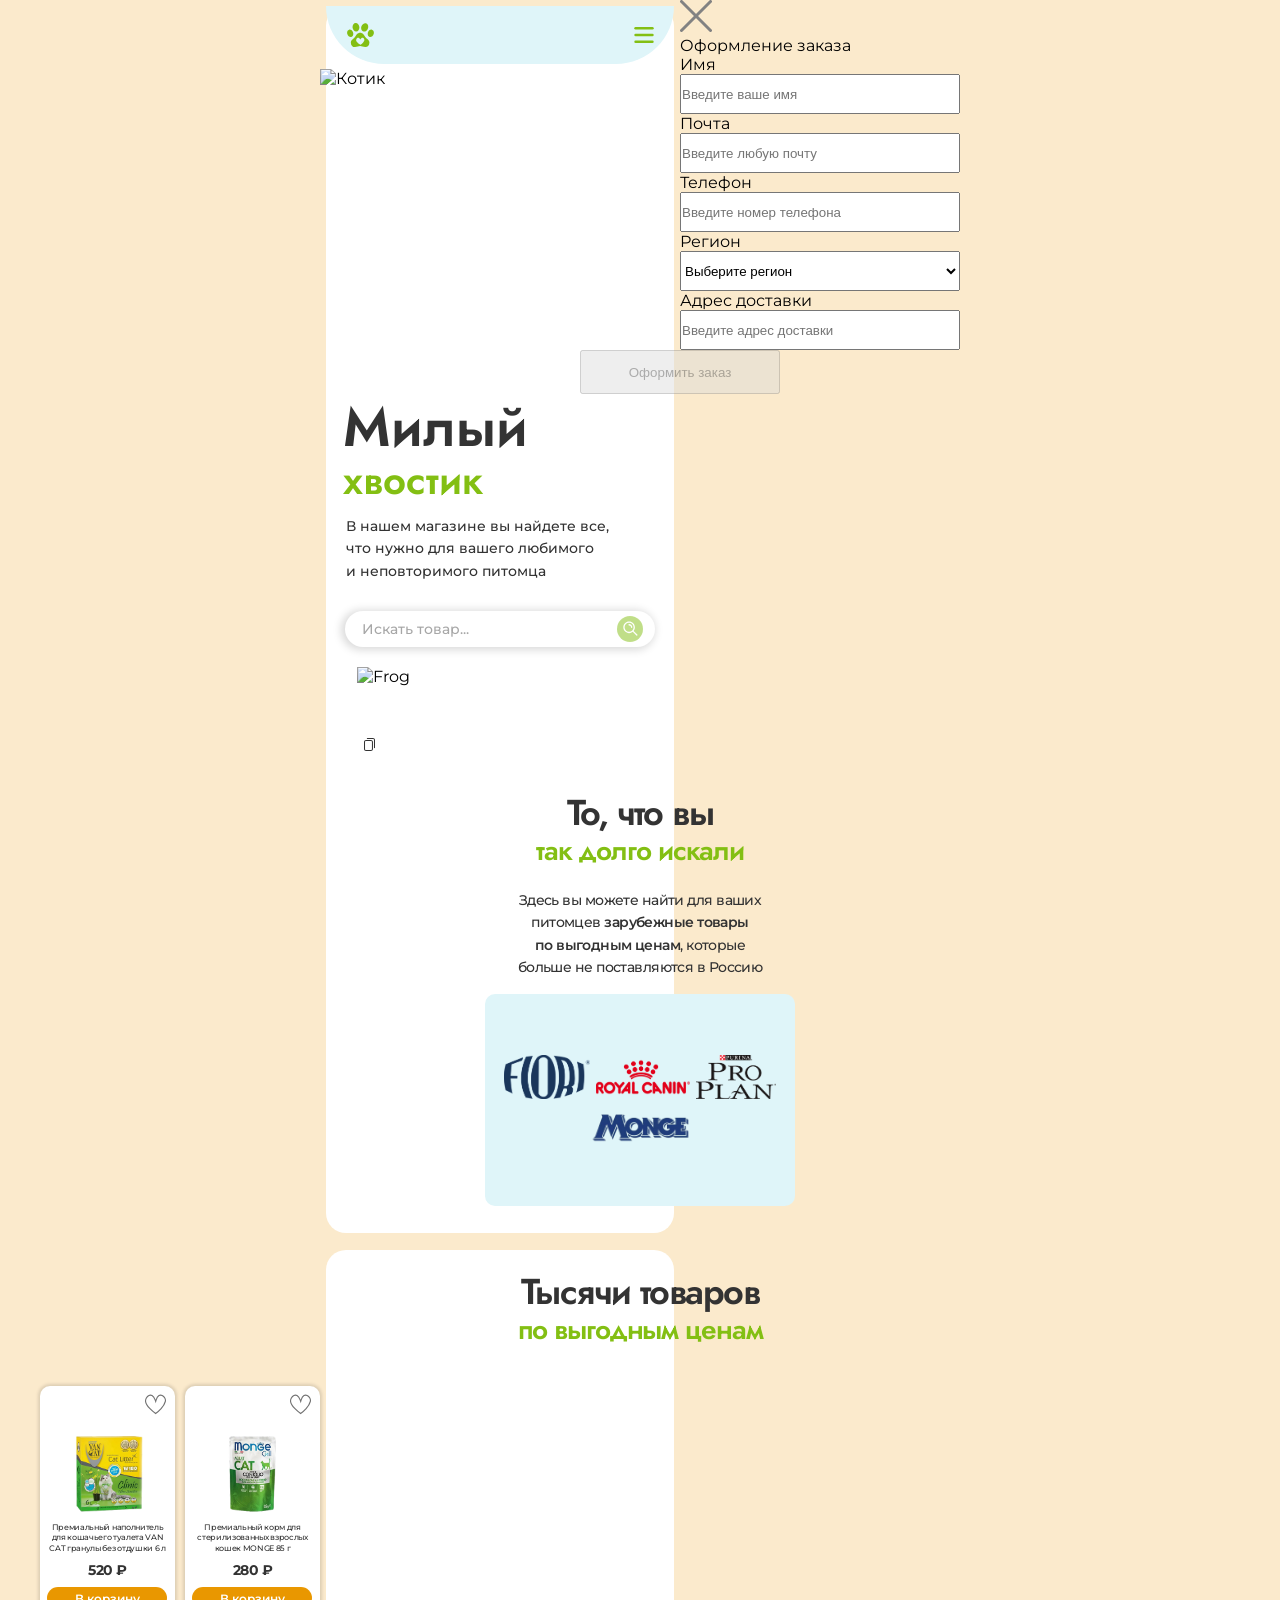
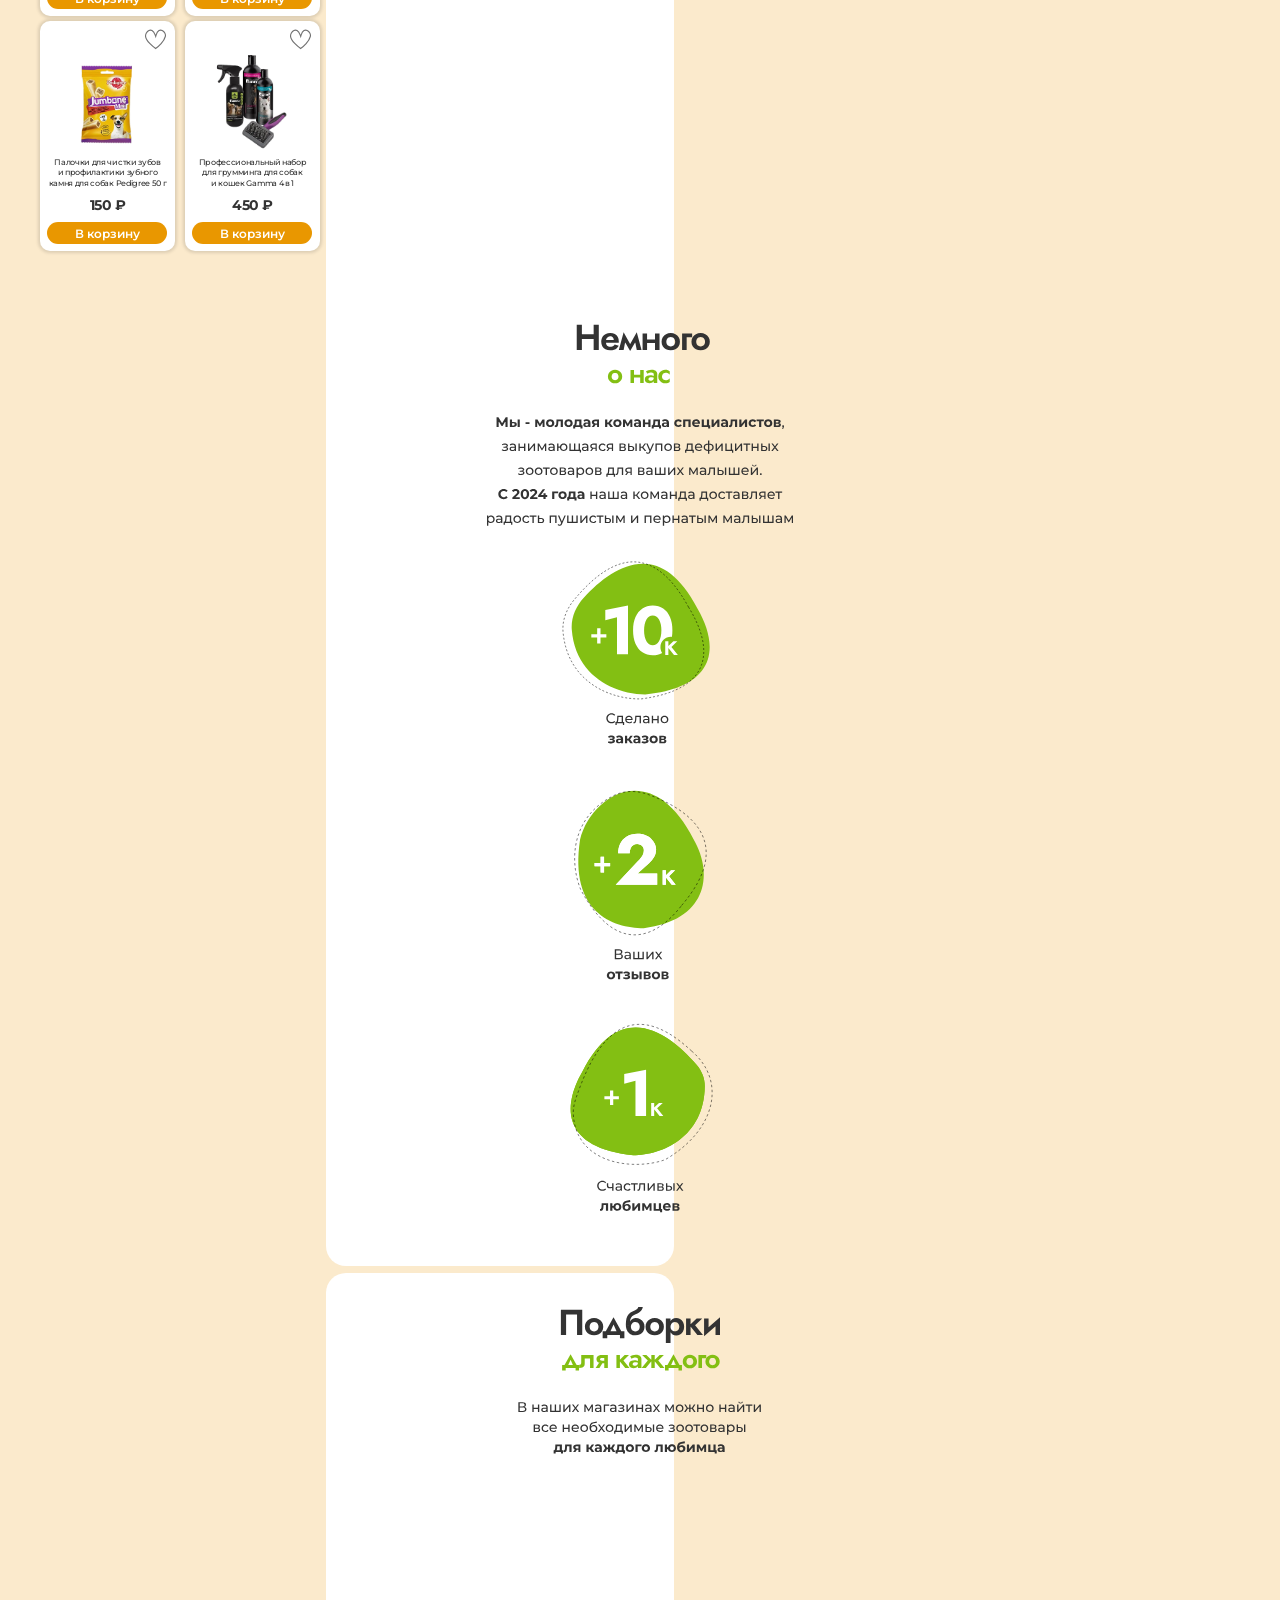
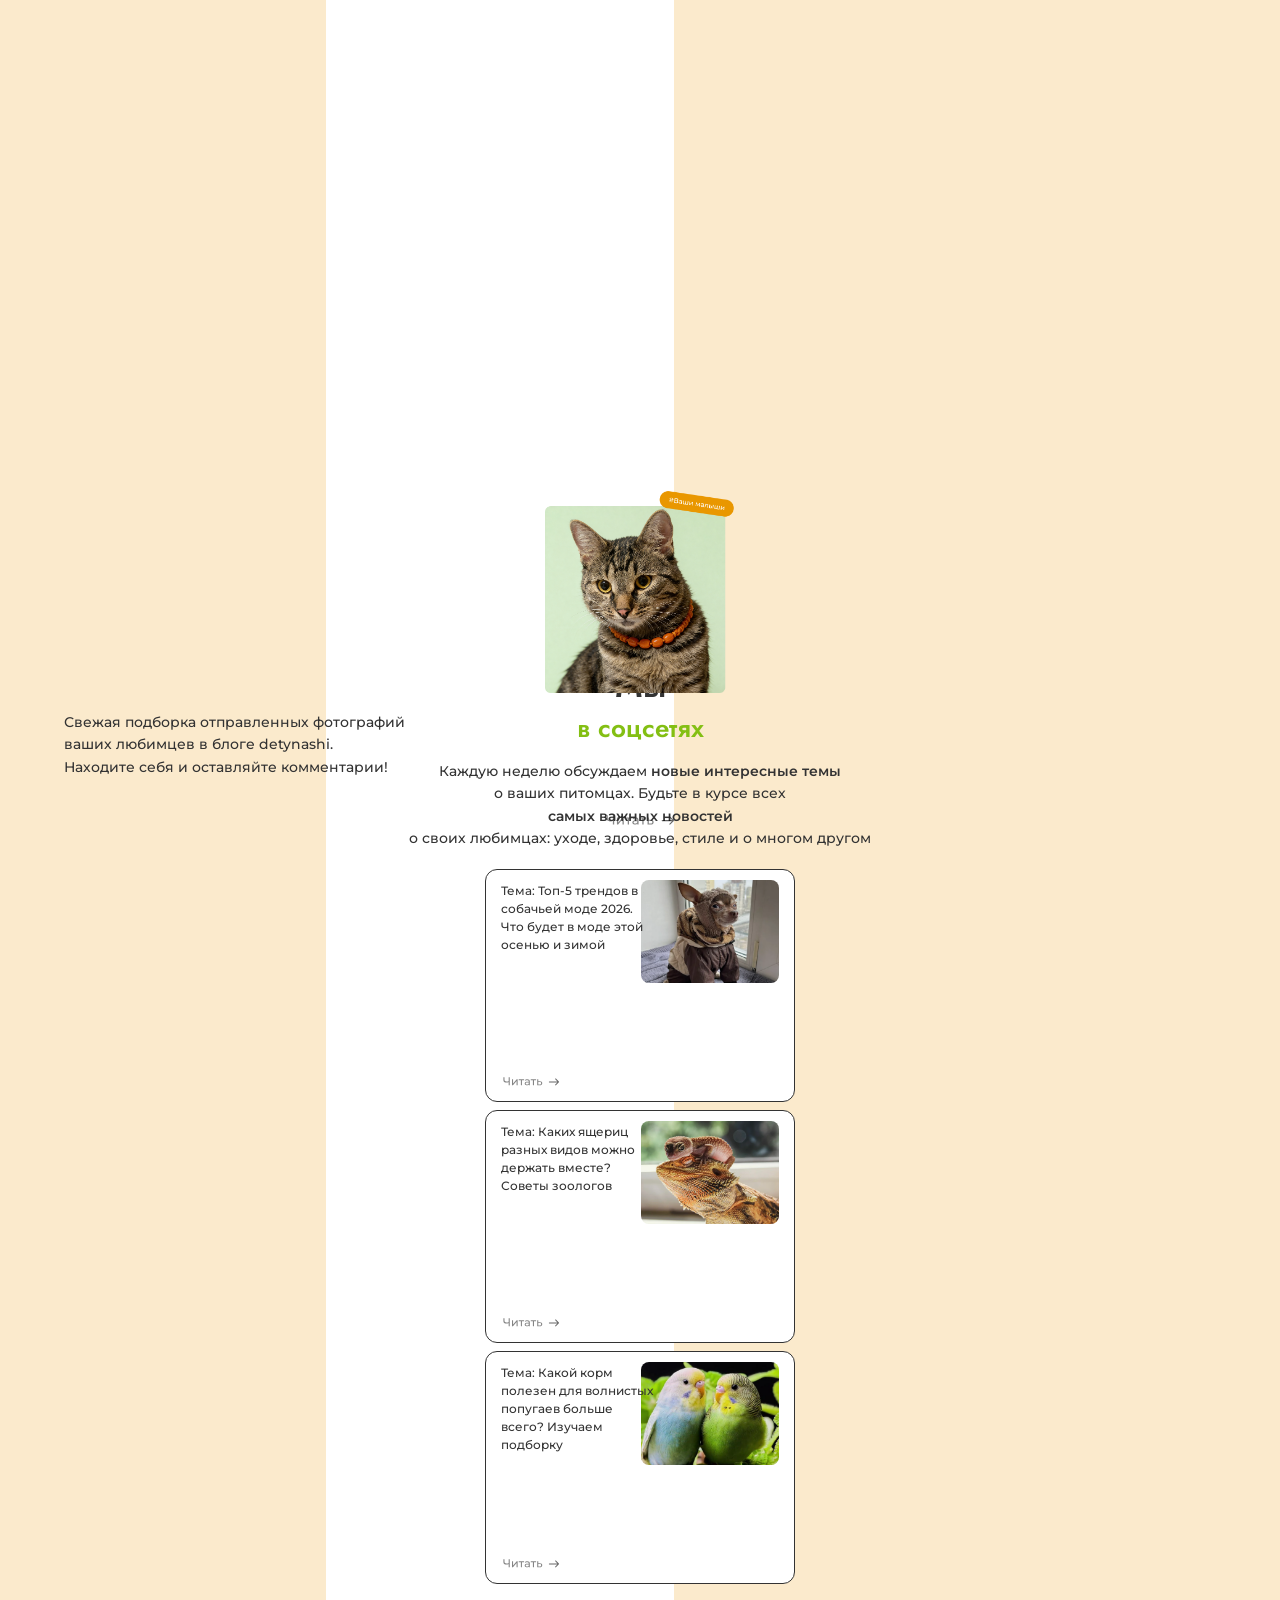
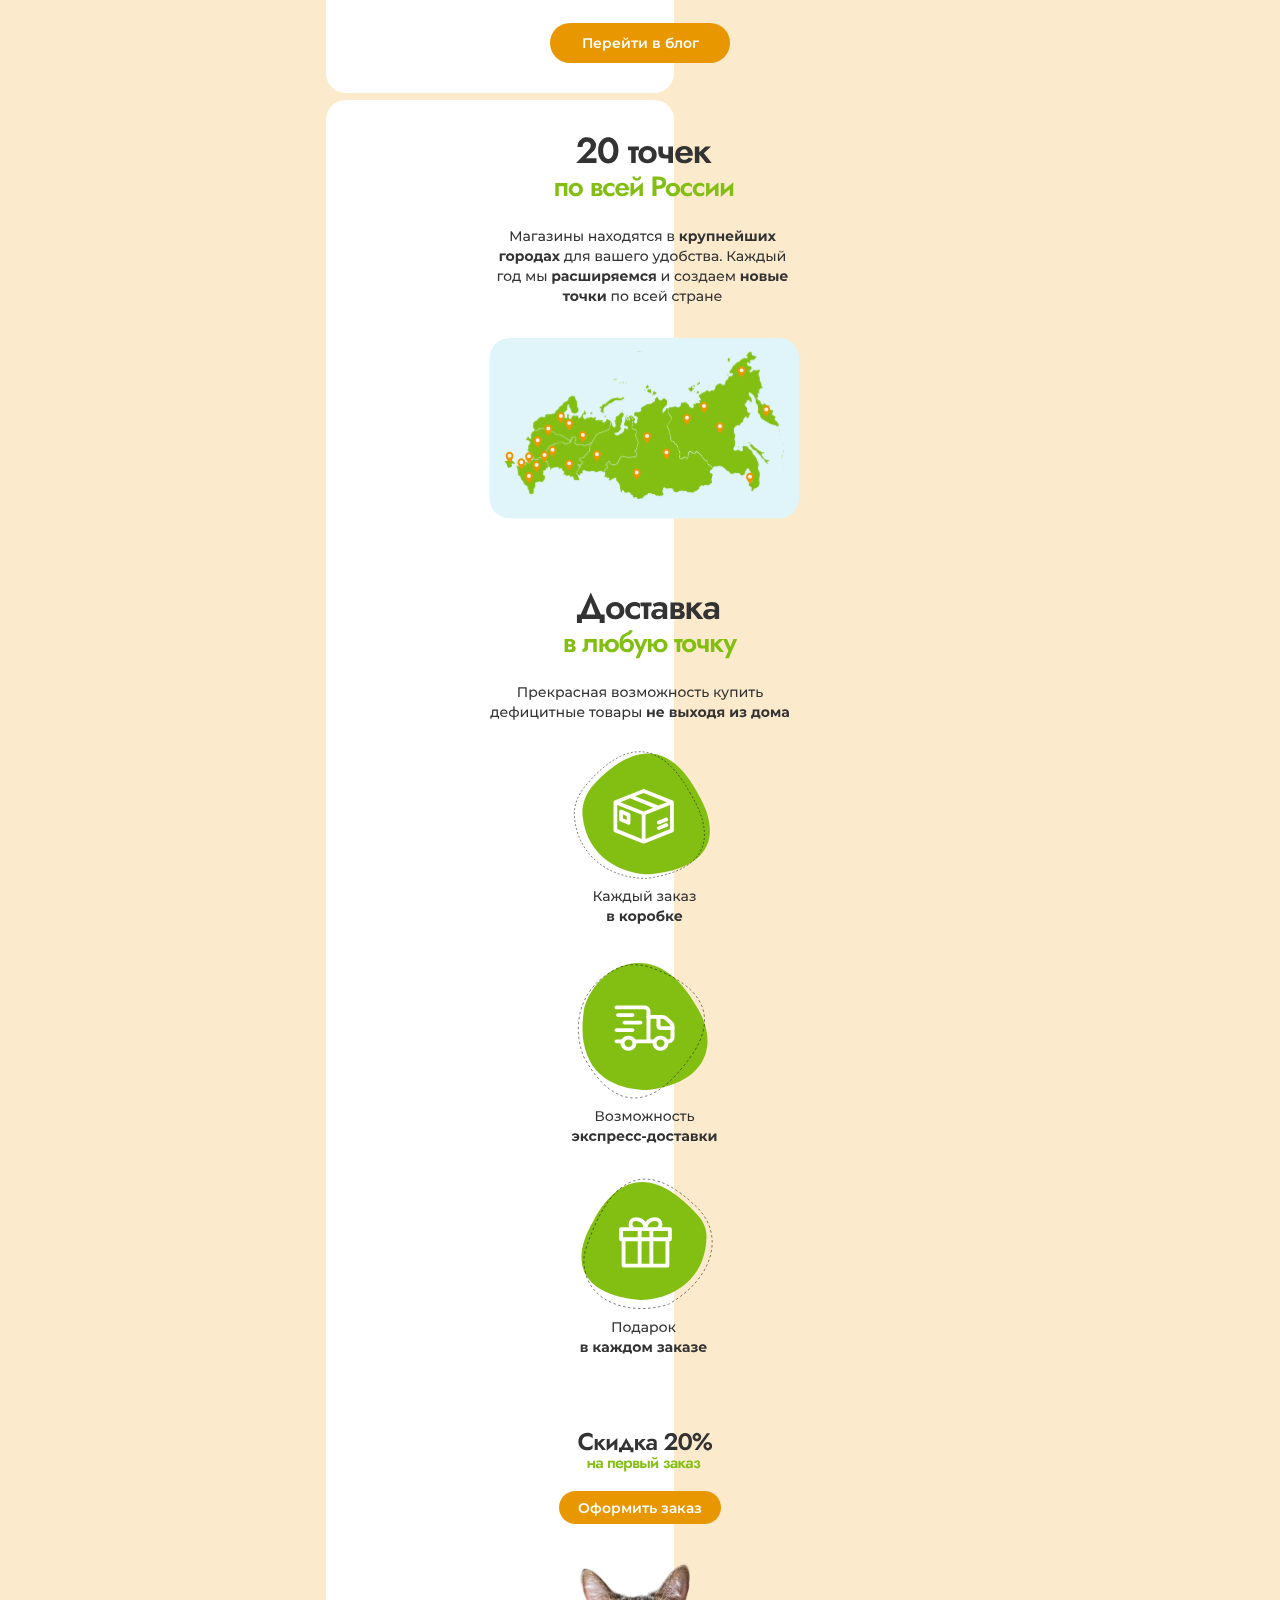
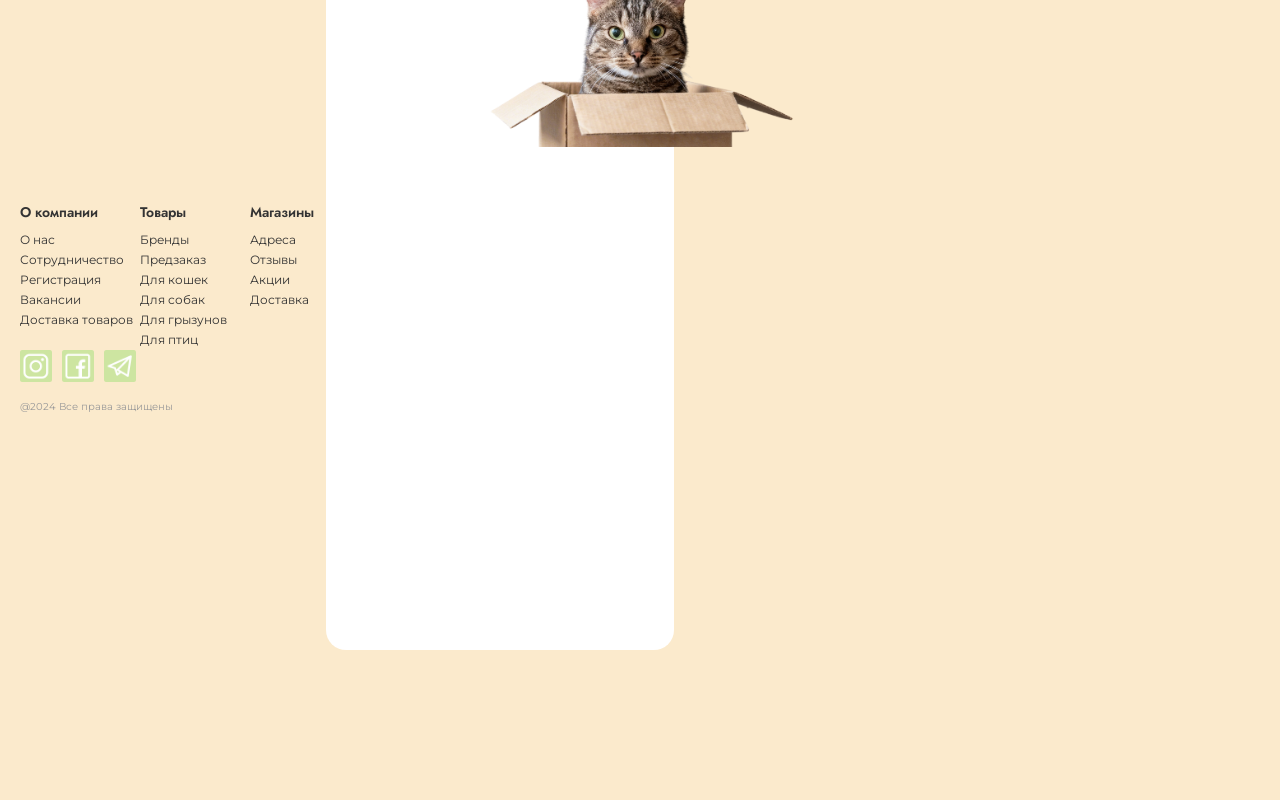
==== landing/index.html @ 3a3ab525 "Update index.html" ====
<!DOCTYPE html>
<html lang="ru">
<head>
    <meta charset="UTF-8">
    <meta name="viewport" content="width=device-width, initial-scale=1.0, maximum-scale=1.0, user-scalable=no">
    <title>Милый хвостик — Мобильная версия</title>
    <link rel="preconnect" href="https://fonts.googleapis.com">
    <link rel="preconnect" href="https://fonts.gstatic.com" crossorigin>
    <link href="https://fonts.googleapis.com/css2?family=Jost:wght@600&family=Montserrat:wght@400;500;600;700&display=swap" rel="stylesheet">
    <link rel="stylesheet" href="телефон.css">
</head>
<body>
    <div class="mobile-frame">

        <!-- ===== БЕЛЫЕ ПРЯМОУГОЛЬНИКИ ===== -->
        <div class="mobile-card mobile-card-1"></div>
        <div class="mobile-card mobile-card-2"></div>
        <div class="mobile-card mobile-card-3"></div>
        <div class="mobile-card mobile-card-4"></div>

        <!-- ===== МЕНЮ ===== -->
        <div class="mobile-menu" id="mobileMenu">
            <img src="лого.svg" alt="Логотип" class="mobile-logo">
            <img src="menutelum.svg" alt="Меню" class="mobile-burger" onclick="toggleMobileMenu()">
        </div>

        <!-- ===== БУРГЕР-МЕНЮ ===== -->
        <div class="mobile-menu-overlay" id="mobileMenuOverlay" onclick="closeMobileMenu()">
            <div class="mobile-menu-panel" onclick="event.stopPropagation()">
                <div class="mobile-menu-header">
                    <img src="лого.svg" alt="Логотип" class="mobile-menu-logo">
                </div>
                <a href="#products" class="mobile-menu-item" onclick="closeMobileMenu()">Товары</a>
                <a href="#about" class="mobile-menu-item" onclick="closeMobileMenu()">О нас</a>
                <a href="#collections" class="mobile-menu-item" onclick="closeMobileMenu()">Подборки</a>
                <a href="#articles" class="mobile-menu-item" onclick="closeMobileMenu()">Статьи</a>
                <a href="#stores" class="mobile-menu-item" onclick="closeMobileMenu()">Магазины</a>
                <a href="#delivery" class="mobile-menu-item" onclick="closeMobileMenu()">Доставка</a>
                <div class="mobile-menu-contact" onclick="openModal()">
                    <img src="телефон.svg" alt="Телефон">
                    <span>Связаться с нами</span>
                </div>
            </div>
        </div>

        <!-- ===== КОТИК ===== -->
        <div class="mobile-cat">
            <img src="котик.png" alt="Котик">
        </div>

        <!-- ===== ТЕКСТ "МИЛЫЙ" ===== -->
        <div class="mobile-title-mily">Милый</div>

        <!-- ===== ТЕКСТ "ХВОСТИК" ===== -->
        <div class="mobile-title-hvostik">хвостик</div>

        <!-- ===== ОПИСАНИЕ ===== -->
        <div class="mobile-description">
            В нашем магазине вы найдете все,<br>
            что нужно для вашего любимого<br>
            и неповторимого питомца
        </div>

        <!-- ===== ПОИСКОВАЯ СТРОКА ===== -->
        <div class="mobile-search-bar">
            <input type="text" placeholder="Искать товар..." class="mobile-search-input" id="mobileSearchInput">
            <div class="mobile-search-icon" id="mobileSearchIcon" onclick="openWorkModal()">
                <img src="лупа.svg" alt="Поиск">
            </div>
        </div>

        <!-- ===== FROGG2.PNG ===== -->
        <div class="mobile-frog">
            <img src="frog.svg" alt="Frog">
        </div>

        <!-- ===== COPY.SVG ===== -->
        <div class="mobile-copy-icon" id="mobileCopyIcon" onclick="toggleMobileIcon()">
            <img src="copy.svg" alt="Копировать" id="mobileIconImage">
        </div>

    </div>

    <!-- ===== МОДАЛЬНЫЕ ОКНА ===== -->
    <div class="modal-overlay" id="modalOverlay">
        <div class="modal-window">
            <div class="modal-close" onclick="closeModal()">
                <img src="close.svg" alt="Закрыть">
            </div>
            <div class="modal-title">Упс!</div>
            <div class="modal-description">Кажется, страница не найдена. Попробуйте другую ссылку</div>
            <div class="modal-404">404</div>
            <div class="modal-image"><img src="404c.png" alt="404"></div>
        </div>
    </div>

    <div class="modal-work-overlay" id="modalWorkOverlay">
        <div class="modal-work-window">
            <div class="modal-work-close" onclick="closeWorkModal()">
                <img src="close.svg" alt="Закрыть">
            </div>
            <div class="modal-work-title">Упс!</div>
            <div class="modal-work-description">На сайте ведутся работы. Скоро всё будет доступно!</div>
            <div class="modal-work-404">500</div>
            <div class="modal-work-image"><img src="500f.png" alt="Ведутся работы"></div>
        </div>
    </div>


            <!-- ===== БЛОК: "То, что вы так долго искали" (МОБИЛЬНЫЙ) ===== -->
        
        <!-- Заголовок "То, что вы" -->
        <div class="mobile-title-search-1">То, что вы</div>

        <!-- Заголовок "так долго искали" -->
        <div class="mobile-title-search-2">так долго искали</div>

        <!-- Текст описания -->
        <div class="mobile-description-search">
            Здесь вы можете найти для ваших<br>
            питомцев <span class="mobile-highlight">зарубежные товары</span><br>
            <span class="mobile-highlight">по выгодным ценам</span>, которые<br>
            больше не поставляются в Россию
        </div>

        <!-- Прямоугольник с брендами -->
        <div class="mobile-brands-container">
            <div class="mobile-brand-item mobile-brand-4">
                <img src="фиори.png" alt="Fiori">
            </div>
            <div class="mobile-brand-item mobile-brand-3">
                <img src="канин.png" alt="Kanin">
            </div>
            <div class="mobile-brand-item mobile-brand-1">
                <img src="проплан.png" alt="ProPlan">
            </div>
            <div class="mobile-brand-item mobile-brand-2">
                <img src="монге.png" alt="Monge">
            </div>
        </div>

        <!-- ===== БЛОК: "Тысячи товаров по выгодным ценам" (МОБИЛЬНЫЙ) ===== -->
        
        <!-- Заголовок "Тысячи товаров" -->
        <div class="mobile-title-products-1">Тысячи товаров</div>

        <!-- Заголовок "по выгодным ценам" -->
        <div class="mobile-title-products-2">по выгодным ценам</div>

        <!-- ===== КАРТОЧКА ТОВАРА 1 ===== -->
        <div class="mobile-product-card mobile-card-1">
            <div class="mobile-product-image mobile-product-img-1">
                <img src="товар1.png" alt="Товар 1">
            </div>
            <div class="mobile-heart-icon mobile-heart-1" onclick="toggleMobileHeart(this)">
                <img src="heart1.svg" alt="В избранное">
            </div>
            <div class="mobile-product-description">
                Премиальный наполнитель<br>
                для кошачьего туалета VAN<br>
                CAT гранулы без отдушки 6 л
            </div>
            <div class="mobile-product-price" id="mobile-price-1">520 ₽</div>
            <div class="mobile-product-counter" id="mobile-counter-1">
                <img src="min.svg" alt="Минус" class="mobile-counter-btn mobile-counter-minus" data-id="1">
                <div class="mobile-counter-value" id="mobile-count-1">1</div>
                <img src="plus.svg" alt="Плюс" class="mobile-counter-btn mobile-counter-plus" data-id="1">
            </div>
            <div class="mobile-product-btn" data-id="1">
                <span>В корзину</span>
            </div>
        </div>

        <!-- ===== КАРТОЧКА ТОВАРА 2 ===== -->
        <div class="mobile-product-card mobile-card-2">
            <div class="mobile-product-image mobile-product-img-2">
                <img src="товар2.png" alt="Товар 2">
            </div>
            <div class="mobile-heart-icon mobile-heart-2" onclick="toggleMobileHeart(this)">
                <img src="heart1.svg" alt="В избранное">
            </div>
            <div class="mobile-product-description">
                Премиальный корм для<br>
                стерилизованных взрослых<br>
                кошек MONGE 85 г
            </div>
            <div class="mobile-product-price" id="mobile-price-2">280 ₽</div>
            <div class="mobile-product-counter" id="mobile-counter-2">
                <img src="min.svg" alt="Минус" class="mobile-counter-btn mobile-counter-minus" data-id="2">
                <div class="mobile-counter-value" id="mobile-count-2">1</div>
                <img src="plus.svg" alt="Плюс" class="mobile-counter-btn mobile-counter-plus" data-id="2">
            </div>
            <div class="mobile-product-btn" data-id="2">
                <span>В корзину</span>
            </div>
        </div>

        <!-- ===== КАРТОЧКА ТОВАРА 3 ===== -->
        <div class="mobile-product-card mobile-card-3">
            <div class="mobile-product-image mobile-product-img-3">
                <img src="товар3.png" alt="Товар 3">
            </div>
            <div class="mobile-heart-icon mobile-heart-3" onclick="toggleMobileHeart(this)">
                <img src="heart1.svg" alt="В избранное">
            </div>
            <div class="mobile-product-description">
                Палочки для чистки зубов<br>
                и профилактики зубного<br>
                камня для собак Pedigree 50 г
            </div>
            <div class="mobile-product-price" id="mobile-price-3">150 ₽</div>
            <div class="mobile-product-counter" id="mobile-counter-3">
                <img src="min.svg" alt="Минус" class="mobile-counter-btn mobile-counter-minus" data-id="3">
                <div class="mobile-counter-value" id="mobile-count-3">1</div>
                <img src="plus.svg" alt="Плюс" class="mobile-counter-btn mobile-counter-plus" data-id="3">
            </div>
            <div class="mobile-product-btn" data-id="3">
                <span>В корзину</span>
            </div>
        </div>

        <!-- ===== КАРТОЧКА ТОВАРА 4 ===== -->
        <div class="mobile-product-card mobile-card-4">
            <div class="mobile-product-image mobile-product-img-4">
                <img src="товар4.png" alt="Товар 4">
            </div>
            <div class="mobile-heart-icon mobile-heart-4" onclick="toggleMobileHeart(this)">
                <img src="heart1.svg" alt="В избранное">
            </div>
            <div class="mobile-product-description">
                Профессиональный набор<br>
                для грумминга для собак<br>
                и кошек Gamma 4 в 1
            </div>
            <div class="mobile-product-price" id="mobile-price-4">450 ₽</div>
            <div class="mobile-product-counter" id="mobile-counter-4">
                <img src="min.svg" alt="Минус" class="mobile-counter-btn mobile-counter-minus" data-id="4">
                <div class="mobile-counter-value" id="mobile-count-4">1</div>
                <img src="plus.svg" alt="Плюс" class="mobile-counter-btn mobile-counter-plus" data-id="4">
            </div>
            <div class="mobile-product-btn" data-id="4">
                <span>В корзину</span>
            </div>
        </div>
        <!-- ===== ИНФОРМАЦИОННЫЕ БЛОКИ ===== -->
        
        <!-- info.svg -->
        <div class="mobile-info-1">
            <img src="info.svg" alt="Информация">
        </div>

        <!-- info2.svg -->
        <div class="mobile-info-2">
            <img src="info2.svg" alt="Информация 2">
        </div>

        <!-- ===== КНОПКА "ОФОРМИТЬ ЗАКАЗ" ===== -->
        <div class="mobile-btn-order" onclick="openOrderModal()">
            <span>Оформить заказ</span>
        </div>

        <!-- ===== КАРТИНКА КОТ В КОРОБКЕ ===== -->
        <div class="mobile-cat-box">
            <img src="кот в коробке.png" alt="Кот в коробке">
        </div>

               <!-- ===== ФУТЕР (МОБИЛЬНЫЙ) ===== -->
            
        <!-- Заголовки колонок -->
        <div class="mobile-footer-title mobile-footer-title-1">О компании</div>
        <div class="mobile-footer-title mobile-footer-title-2">Товары</div>
        <div class="mobile-footer-title mobile-footer-title-3">Магазины</div>

        <!-- Ссылки колонки "О компании" -->
        <a class="mobile-footer-link mobile-footer-link-1" onclick="openWorkModal(event)">О нас</a>
        <a class="mobile-footer-link mobile-footer-link-2" onclick="openWorkModal(event)">Сотрудничество</a>
        <a class="mobile-footer-link mobile-footer-link-3" onclick="openWorkModal(event)">Регистрация</a>
        <a class="mobile-footer-link mobile-footer-link-4" onclick="openWorkModal(event)">Вакансии</a>
        <a class="mobile-footer-link mobile-footer-link-5" onclick="openWorkModal(event)">Доставка товаров</a>

        <!-- Ссылки колонки "Товары" -->
        <a class="mobile-footer-link mobile-footer-link-6" onclick="openWorkModal(event)">Бренды</a>
        <a class="mobile-footer-link mobile-footer-link-7" onclick="openWorkModal(event)">Предзаказ</a>
        <a class="mobile-footer-link mobile-footer-link-8" onclick="openWorkModal(event)">Для кошек</a>
        <a class="mobile-footer-link mobile-footer-link-9" onclick="openWorkModal(event)">Для собак</a>
        <a class="mobile-footer-link mobile-footer-link-10" onclick="openWorkModal(event)">Для грызунов</a>
        <a class="mobile-footer-link mobile-footer-link-11" onclick="openWorkModal(event)">Для птиц</a>

        <!-- Ссылки колонки "Магазины" -->
        <a class="mobile-footer-link mobile-footer-link-12" onclick="openWorkModal(event)">Адреса</a>
        <a class="mobile-footer-link mobile-footer-link-13" onclick="openWorkModal(event)">Отзывы</a>
        <a class="mobile-footer-link mobile-footer-link-14" onclick="openWorkModal(event)">Акции</a>
        <a class="mobile-footer-link mobile-footer-link-15" onclick="openWorkModal(event)">Доставка</a>

        <!-- Иконки соцсетей -->
        <a class="mobile-footer-social mobile-footer-inst" onclick="openWorkModal(event)">
            <img src="инста.png" alt="Instagram">
        </a>
        <a class="mobile-footer-social mobile-footer-fb" onclick="openWorkModal(event)">
            <img src="фб.png" alt="Facebook">
        </a>
        <a class="mobile-footer-social mobile-footer-tg" onclick="openWorkModal(event)">
            <img src="тг.png" alt="Telegram">
        </a>

        <!-- Копирайт -->
        <div class="mobile-footer-copyright">@2024 Все права защищены</div>

        <!-- ===== БЛОК: "Мы в соцсетях" (МОБИЛЬНЫЙ) ===== -->
        
        <!-- Заголовок "Мы" -->
        <div class="mobile-title-social-1">Мы</div>

        <!-- Заголовок "в соцсетях" -->
        <div class="mobile-title-social-2">в соцсетях</div>

        <!-- Текст описания -->
        <div class="mobile-description-social">
            Каждую неделю обсуждаем <span class="mobile-highlight-social">новые интересные темы</span><br>
            о ваших питомцах. Будьте в курсе всех<br>
            <span class="mobile-highlight-social">самых важных новостей</span><br>
            о своих любимцах: уходе, здоровье, стиле и о многом другом
        </div>

        <!-- Картинка кот.png -->
        <div class="mobile-social-cat" onclick="openModal(event)">
            <img src="кот.png" alt="Кот">
        </div>

        <!-- Текст с выравниванием по левому краю -->
        <div class="mobile-social-text-left">
            Свежая подборка отправленных фотографий<br>
            ваших любимцев в блоге detynashi.<br>
            Находите себя и оставляйте комментарии!
        </div>

        <!-- Кнопка "читать" -->
        <div class="mobile-social-read-btn" onclick="openModal(event)">
            <img src="читать.svg" alt="Читать">
        </div>

        <!-- ===== КАРТОЧКИ СТАТЕЙ ===== -->
        
        <!-- Статья 1 -->
        <div class="mobile-article-card mobile-article-1">
            <div class="mobile-article-image">
                <img src="dog.png" alt="Собака">
            </div>
            <div class="mobile-article-text">
                Тема: Топ-5 трендов в собачьей моде 2026.<br>
                Что будет в моде этой осенью и зимой
            </div>
            <div class="mobile-article-read-btn" onclick="openModal(event)">
                <img src="читать.svg" alt="Читать">
            </div>
        </div>

        <!-- Статья 2 -->
        <div class="mobile-article-card mobile-article-2">
            <div class="mobile-article-image">
                <img src="lizard.png" alt="Ящерица">
            </div>
            <div class="mobile-article-text">
                Тема: Каких ящериц разных видов можно<br>
                держать вместе? Советы зоологов
            </div>
            <div class="mobile-article-read-btn" onclick="openModal(event)">
                <img src="читать.svg" alt="Читать">
            </div>
        </div>

        <!-- Статья 3 -->
        <div class="mobile-article-card mobile-article-3">
            <div class="mobile-article-image">
                <img src="parrots.png" alt="Попугаи">
            </div>
            <div class="mobile-article-text">
                Тема: Какой корм полезен для волнистых<br>
                попугаев больше всего? Изучаем подборку
            </div>
            <div class="mobile-article-read-btn" onclick="openModal(event)">
                <img src="читать.svg" alt="Читать">
            </div>
        </div>

        <!-- Кнопка "Перейти в блог" -->
        <div class="mobile-btn-blog" onclick="openModal(event)">
            <span>Перейти в блог</span>
        </div>
        <!-- ===== МОДАЛЬНОЕ ОКНО "ОФОРМЛЕНИЕ ЗАКАЗА" (МОБИЛЬНЫЙ) ===== -->
    <div class="modal-order-overlay" id="modalOrderOverlay">
        <div class="modal-order-window">
            <!-- Крестик для закрытия -->
            <div class="modal-order-close" onclick="closeOrderModal()">
                <img src="close.svg" alt="Закрыть">
            </div>

            <!-- Заголовок "Оформление заказа" -->
            <div class="modal-order-title">Оформление заказа</div>

            <!-- Поле "Имя" -->
            <div class="modal-order-label" style="left:30px; top:100px;">Имя</div>
            <input type="text" class="modal-order-input" id="orderName" placeholder="Введите ваше имя" style="left:30px; top:125px; width:280px; height:40px;">
            <div class="modal-order-error" id="nameError" style="left:30px; top:170px;"></div>

            <!-- Поле "Почта" -->
            <div class="modal-order-label" style="left:30px; top:195px;">Почта</div>
            <input type="email" class="modal-order-input" id="orderEmail" placeholder="Введите любую почту" style="left:30px; top:220px; width:280px; height:40px;">
            <div class="modal-order-error" id="emailError" style="left:30px; top:265px;"></div>

            <!-- Поле "Телефон" -->
            <div class="modal-order-label" style="left:30px; top:290px;">Телефон</div>
            <input type="tel" class="modal-order-input" id="orderPhone" placeholder="Введите номер телефона" style="left:30px; top:315px; width:280px; height:40px;">
            <div class="modal-order-error" id="phoneError" style="left:30px; top:360px;"></div>

            <!-- Поле "Регион" -->
            <div class="modal-order-label" style="left:30px; top:385px;">Регион</div>
            <select class="modal-order-select" id="orderCity" style="left:30px; top:410px; width:280px; height:40px;">
                <option value="">Выберите регион</option>
                <option value="Москва">Москва</option>
                <option value="Санкт-Петербург">Санкт-Петербург</option>
                <option value="Московская область">Московская область</option>
                <option value="Ленинградская область">Ленинградская область</option>
                <option value="Краснодарский край">Краснодарский край</option>
                <option value="Свердловская область">Свердловская область</option>
                <option value="Новосибирская область">Новосибирская область</option>
                <option value="Республика Татарстан">Республика Татарстан</option>
                <option value="Челябинская область">Челябинская область</option>
                <option value="Нижегородская область">Нижегородская область</option>
                <option value="Самарская область">Самарская область</option>
                <option value="Ростовская область">Ростовская область</option>
                <option value="Красноярский край">Красноярский край</option>
                <option value="Республика Башкортостан">Республика Башкортостан</option>
                <option value="Омская область">Омская область</option>
                <option value="Воронежская область">Воронежская область</option>
                <option value="Пермский край">Пермский край</option>
                <option value="Республика Крым">Республика Крым</option>
            </select>
            <div class="modal-order-error" id="cityError" style="left:30px; top:455px;"></div>

            <!-- Поле "Адрес доставки" -->
            <div class="modal-order-label" style="left:30px; top:480px;">Адрес доставки</div>
            <input type="text" class="modal-order-input" id="orderAddress" placeholder="Введите адрес доставки" style="left:30px; top:505px; width:280px; height:40px;">
            <div class="modal-order-error" id="addressError" style="left:30px; top:550px;"></div>

            <!-- Кнопка "Оформить заказ" -->
            <button class="modal-order-btn" id="orderSubmitBtn" disabled style="top:600px; width:200px; height:44px; left:50%; transform:translateX(-50%);">
                <span>Оформить заказ</span>
            </button>
        </div>
    </div>

        </div>
    <script src="телефон.js"></script>
</body>
</html>
---- landing/телефон.css ----
/* ============================================================
   МОБИЛЬНАЯ ВЕРСИЯ (ширина 360px)
   ============================================================ */

* {
    margin: 0;
    padding: 0;
    box-sizing: border-box;
}

body {
    background: #FBEACC;
    display: flex;
    justify-content: center;
    font-family: 'Montserrat', sans-serif;
}

.mobile-frame {
    width: 360px;
    min-height: 7200px;
    background: #FBEACC;
    position: relative;
    flex-shrink: 0;
}

/* ===== БЕЛЫЕ ПРЯМОУГОЛЬНИКИ ===== */
.mobile-card {
    position: absolute;
    left: 6px;
    width: 348px;
    background: #FFFFFF;
    border-radius: 20px;
}

.mobile-card-1 { top: 6px; height: 1227px; }
.mobile-card-2 { top: 1250px; height: 1616px; }
.mobile-card-3 { top: 2873px; height: 2020px; }
.mobile-card-4 { top: 4900px; height: 2150px; }

/* ===== МЕНЮ ===== */
.mobile-menu {
    position: absolute;
    left: 6px;
    top: 6px;
    width: 348px;
    height: 58px;
    background: #DFF5F9;
    border-radius: 0 0 200px 200px;
    z-index: 50;
    display: flex;
    align-items: center;
    justify-content: space-between;
    padding: 0 20px;
}

.mobile-logo {
    width: 29px;
    height: 24px;
    object-fit: contain;
}

.mobile-burger {
    width: 20px;
    height: 16px;
    cursor: pointer;
    transition: transform 0.3s ease;
}

.mobile-burger:hover {
    transform: scale(1.1);
}

/* ===== БУРГЕР-МЕНЮ ===== */
.mobile-menu-overlay {
    position: fixed;
    top: 0;
    left: 0;
    width: 100%;
    height: 100%;
    background: rgba(0, 0, 0, 0);
    z-index: 9999;
    display: none;
    justify-content: flex-end;
    transition: background 0.3s ease;
}

.mobile-menu-overlay.active {
    display: flex !important;
    background: rgba(0, 0, 0, 0.3);
}

.mobile-menu-overlay.closing {
    background: rgba(0, 0, 0, 0);
}

.mobile-menu-panel {
    width: 260px;
    height: 512px;
    background: #FFFFFF;
    border-radius: 20px 0 0 20px;
    position: relative;
    overflow: hidden;
    transform: translateX(100%);
    transition: transform 0.3s cubic-bezier(0.4, 0, 0.2, 1);
}

.mobile-menu-overlay.active .mobile-menu-panel {
    transform: translateX(0);
}

.mobile-menu-overlay.closing .mobile-menu-panel {
    transform: translateX(100%);
}

.mobile-menu-header {
    width: 260px;
    height: 58px;
    background: #DFF5F9;
    border-radius: 20px 0 0 0;
    display: flex;
    align-items: center;
    padding-left: 31px;
}

.mobile-menu-logo {
    width: 29px;
    height: 24px;
    object-fit: contain;
}

.mobile-menu-item {
    display: block;
    font-family: 'Montserrat', sans-serif;
    font-weight: 500;
    font-size: 14px;
    color: #333333;
    text-decoration: none;
    padding: 10px 30px;
    transition: color 0.3s ease, background 0.3s ease;
    cursor: pointer;
}

.mobile-menu-item:hover {
    color: #83BF13;
    background: rgba(131, 191, 19, 0.05);
}

.mobile-menu-item:nth-child(2) { margin-top: 48px; }
.mobile-menu-item:nth-child(3) { margin-top: 8px; }
.mobile-menu-item:nth-child(4) { margin-top: 8px; }
.mobile-menu-item:nth-child(5) { margin-top: 8px; }
.mobile-menu-item:nth-child(6) { margin-top: 8px; }
.mobile-menu-item:nth-child(7) { margin-top: 8px; }

.mobile-menu-contact {
    position: absolute;
    left: 30px;
    bottom: 42px;
    width: 177px;
    height: 30px;
    background: #83BF13;
    border-radius: 100px;
    display: flex;
    align-items: center;
    justify-content: center;
    gap: 8px;
    cursor: pointer;
    transition: background 0.2s ease, transform 0.15s ease;
}

.mobile-menu-contact:hover {
    background: #8CCA1A;
    transform: scale(1.02);
}

.mobile-menu-contact:active {
    background: #7EBB0F;
    transform: scale(0.98);
}

.mobile-menu-contact img {
    width: 24px;
    height: 24px;
    object-fit: contain;
}

.mobile-menu-contact span {
    font-family: 'Montserrat', sans-serif;
    font-weight: 600;
    font-size: 12px;
    color: #FFFFFF;
}

/* ===== КОТИК ===== */
.mobile-cat {
    position: absolute;
    left: 0px;
    top: 69px;
    width: 365px;
    height: 350px;
    z-index: 5;
}

.mobile-cat img {
    width: 100%;
    height: 100%;
    object-fit: contain;
}

/* ===== ЗАГОЛОВКИ ===== */
.mobile-title-mily {
    position: absolute;
    left: 23px;
    top: 400px;
    font-family: 'Jost', sans-serif;
    font-weight: 600;
    font-size: 55px;
    color: #333333;
    z-index: 8;
    line-height: 1;
}

.mobile-title-hvostik {
    position: absolute;
    left: 23px;
    top: 460px;
    font-family: 'Jost', sans-serif;
    font-weight: 600;
    font-size: 40px;
    color: #83BF13;
    z-index: 8;
    line-height: 1;
}

.mobile-description {
    position: absolute;
    left: 26px;
    top: 515px;
    font-family: 'Montserrat', sans-serif;
    font-weight: 500;
    font-size: 14px;
    color: #333333;
    z-index: 8;
    line-height: 1.6;
}

/* ===== ПОИСКОВАЯ СТРОКА ===== */
.mobile-search-bar {
    position: absolute;
    left: 25px;
    top: 611px;
    width: 310px;
    height: 36px;
    background: #FFFFFF;
    border-radius: 100px;
    z-index: 8;
    display: flex;
    align-items: center;
    padding: 0 12px;
    box-shadow: -2px 1px 8px 2px rgba(0, 0, 0, 0.15);
}

.mobile-search-input {
    width: 100%;
    height: 100%;
    border: none;
    outline: none;
    background: transparent;
    font-family: 'Montserrat', sans-serif;
    font-weight: 500;
    font-size: 14px;
    color: #333333;
    padding: 0 5px;
}

.mobile-search-input::placeholder {
    color: #A7A7A7;
    opacity: 1;
    font-weight: 500;
    font-size: 14px;
}

.mobile-search-icon {
    width: 26px;
    height: 26px;
    cursor: default;
    transition: transform 0.3s ease, opacity 0.3s ease;
    opacity: 0.5;
    pointer-events: none;
    flex-shrink: 0;
}

.mobile-search-icon.active {
    cursor: pointer;
    opacity: 1;
    pointer-events: auto;
}

.mobile-search-icon.active:hover {
    transform: scale(1.1);
}

.mobile-search-icon.active:active {
    transform: scale(0.95);
}

.mobile-search-icon img {
    width: 100%;
    height: 100%;
    display: block;
    object-fit: contain;
}

/* ===== FROGG2.PNG ===== */
.mobile-frog {
    position: absolute;
    left: 37px;
    top: 667px;
    width: 286px;
    height: 92px;
    z-index: 8;
}

.mobile-frog img {
    width: 100%;
    height: 100%;
    display: block;
    object-fit: contain;
}

/* ===== COPY.SVG ===== */
.mobile-copy-icon {
    position: absolute;
    left: 43px;
    top: 738px;
    width: 13px;
    height: 13px;
    z-index: 10;
    cursor: pointer;
    transition: transform 0.2s ease;
}

.mobile-copy-icon:hover {
    transform: scale(1.1);
}

.mobile-copy-icon img {
    width: 100%;
    height: 100%;
    display: block;
    object-fit: contain;
}

/* ===== МОДАЛЬНЫЕ ОКНА ===== */
.modal-overlay {
    position: fixed;
    top: 0;
    left: 0;
    width: 100%;
    height: 100%;
    background: rgba(0, 0, 0, 0.25);
    z-index: 9999;
    display: none;
    justify-content: center;
    align-items: center;
    animation: fadeIn 0.3s ease;
}

.modal-window {
    position: relative;
    width: 320px;
    height: 400px;
    background: #FFFFFF;
    border-radius: 20px;
    box-shadow: 0 20px 60px rgba(0, 0, 0, 0.3);
    animation: slideIn 0.3s ease;
    overflow: hidden;
}

.modal-close {
    position: absolute;
    right: 15px;
    top: 15px;
    width: 15px;
    height: 15px;
    cursor: pointer;
    z-index: 10;
    transition: transform 0.2s ease;
}

.modal-close img {
    width: 100%;
    height: 100%;
    display: block;
}

.modal-title {
    position: absolute;
    left: 50%;
    transform: translateX(-50%);
    top: 30px;
    font-family: 'Jost', sans-serif;
    font-weight: 600;
    font-size: 40px;
    color: #333333;
    z-index: 5;
    line-height: 1;
    text-align: center;
}

.modal-description {
    position: absolute;
    left: 50%;
    transform: translateX(-50%);
    top: 85px;
    font-family: 'Montserrat', sans-serif;
    font-weight: 500;
    font-size: 14px;
    color: #333333;
    z-index: 5;
    text-align: center;
    width: 85%;
    white-space: normal;
}

.modal-404 {
    position: absolute;
    left: 50%;
    transform: translateX(-50%);
    top: 125px;
    font-family: 'Jost', sans-serif;
    font-weight: 600;
    font-size: 64px;
    color: #E99700;
    z-index: 5;
    line-height: 1;
    text-align: center;
}

.modal-image {
    position: absolute;
    left: 50%;
    transform: translateX(-50%);
    bottom: -1px;
    width: 280px;
    height: 110px;
    z-index: 10;
}

.modal-image img {
    width: 100%;
    height: 100%;
    display: block;
    object-fit: contain;
}

/* Окно "Ведутся работы" */
.modal-work-overlay {
    position: fixed;
    top: 0;
    left: 0;
    width: 100%;
    height: 100%;
    background: rgba(0, 0, 0, 0.25);
    z-index: 9999;
    display: none;
    justify-content: center;
    align-items: center;
    animation: fadeIn 0.3s ease;
}

.modal-work-window {
    position: relative;
    width: 320px;
    height: 400px;
    background: #FFFFFF;
    border-radius: 20px;
    box-shadow: 0 20px 60px rgba(0, 0, 0, 0.3);
    animation: slideIn 0.3s ease;
    overflow: hidden;
}

.modal-work-close {
    position: absolute;
    right: 15px;
    top: 15px;
    width: 15px;
    height: 15px;
    cursor: pointer;
    z-index: 10;
    transition: transform 0.2s ease;
}

.modal-work-close img {
    width: 100%;
    height: 100%;
    display: block;
}

.modal-work-title {
    position: absolute;
    left: 50%;
    transform: translateX(-50%);
    top: 30px;
    font-family: 'Jost', sans-serif;
    font-weight: 600;
    font-size: 40px;
    color: #333333;
    z-index: 5;
    line-height: 1;
    text-align: center;
}

.modal-work-description {
    position: absolute;
    left: 50%;
    transform: translateX(-50%);
    top: 85px;
    font-family: 'Montserrat', sans-serif;
    font-weight: 500;
    font-size: 14px;
    color: #333333;
    z-index: 5;
    text-align: center;
    width: 85%;
}

.modal-work-404 {
    position: absolute;
    left: 50%;
    transform: translateX(-50%);
    top: 125px;
    font-family: 'Jost', sans-serif;
    font-weight: 600;
    font-size: 80px;
    color: #E99700;
    z-index: 5;
    line-height: 1;
    text-align: center;
}

.modal-work-image {
    position: absolute;
    left: 50%;
    transform: translateX(-50%);
    bottom: -3px;
    width: 280px;
    height: 110px;
    z-index: 10;
}

.modal-work-image img {
    width: 100%;
    height: 100%;
    display: block;
    object-fit: contain;
}

@keyframes fadeIn {
    from { opacity: 0; }
    to { opacity: 1; }
}

@keyframes slideIn {
    from {
        transform: translateY(-20px);
        opacity: 0;
    }
    to {
        transform: translateY(0);
        opacity: 1;
    }
}

/* ============================================================
   БЛОК: "То, что вы так долго искали" (МОБИЛЬНЫЙ)
   ============================================================ */

.mobile-title-search-1 {
    position: absolute;
    left: 50%;
    transform: translateX(-50%);
    top: 795px;
    font-family: 'Jost', sans-serif;
    font-weight: 600;
    font-size: 36px;
    color: #333333;
    z-index: 8;
    line-height: 1;
    text-align: center;
    letter-spacing: -0.04em;
}

.mobile-title-search-2 {
    position: absolute;
    left: 50%;
    transform: translateX(-50%);
    top: 837px;
    font-family: 'Jost', sans-serif;
    font-weight: 600;
    font-size: 28px;
    color: #83BF13;
    z-index: 8;
    line-height: 1;
    text-align: center;
    white-space: nowrap;
    letter-spacing: -0.04em;
}

.mobile-description-search {
    position: absolute;
    left: 50%;
    transform: translateX(-50%);
    top: 889px;
    font-family: 'Montserrat', sans-serif;
    font-weight: 500;
    font-size: 14px;
    color: #333333;
    z-index: 8;
    line-height: 1.6;
    text-align: center;
    width: 90%;
    letter-spacing: -0.04em;
}

.mobile-description-search .mobile-highlight {
    font-weight: 600;
    color: #333333;
}

/* ============================================================
   БРЕНДЫ (ЦЕНТРИРОВАНЫ)
   ============================================================ */
.mobile-brands-container {
    position: absolute;
    left: 50%;
    transform: translateX(-50%);
    top: 994px;
    width: 310px;
    height: 212px;
    background: #DFF5F9;
    border-radius: 10px;
    z-index: 8;
    display: flex;
    flex-wrap: wrap;
    justify-content: center;
    align-items: center;
    align-content: center;
    gap: 6px;
    padding: 8px;
}

.mobile-brand-item {
    display: flex;
    align-items: center;
    justify-content: center;
    flex-shrink: 0;
}

.mobile-brand-item img {
    display: block;
    object-fit: contain;
    width: 100%;
    height: 100%;
}

.mobile-brand-1 {
    width: 80px;
    height: 44px;
}

.mobile-brand-2 {
    width: 105px;
    height: 40px;
}

.mobile-brand-3 {
    width: 94px;
    height: 36px;
}

.mobile-brand-4 {
    width: 86px;
    height: 45px;
}

/* ============================================================
   БЛОК: "Тысячи товаров по выгодным ценам" (МОБИЛЬНЫЙ)
   ============================================================ */

.mobile-title-products-1 {
    position: absolute;
    left: 50%;
    transform: translateX(-50%);
    top: 1274px;
    font-family: 'Jost', sans-serif;
    font-weight: 600;
    font-size: 36px;
    color: #333333;
    z-index: 8;
    line-height: 1;
    text-align: center;
    letter-spacing: -0.04em;
}

.mobile-title-products-2 {
    position: absolute;
    left: 50%;
    transform: translateX(-50%);
    top: 1316px;
    font-family: 'Jost', sans-serif;
    font-weight: 600;
    font-size: 28px;
    color: #83BF13;
    z-index: 8;
    line-height: 1;
    text-align: center;
    white-space: nowrap;
    letter-spacing: -0.04em;
}

/* ============================================================
   КАРТОЧКИ ТОВАРОВ (ЦЕНТРИРОВАНЫ)
   ============================================================ */
.mobile-product-card {
    position: absolute;
    width: 135px;
    height: 230px;
    background: #FFFFFF;
    border-radius: 10px;
    box-shadow: 0px 0px 3.2px 2px rgba(0, 0, 0, 0.12);
    z-index: 8;
}

/* Расчёт центрирования: (360 - 135*2 - 10) / 2 = 40px */
.mobile-product-card.mobile-card-1 {
    left: 40px;
    top: 1386px;
}

.mobile-product-card.mobile-card-2 {
    left: 185px; /* 40 + 135 + 10 = 185 */
    top: 1386px;
}

.mobile-product-card.mobile-card-3 {
    left: 40px;
    top: 1621px;
}

.mobile-product-card.mobile-card-4 {
    left: 185px; /* 40 + 135 + 10 = 185 */
    top: 1621px;
}

/* ===== ИЗОБРАЖЕНИЯ ===== */
.mobile-product-image {
    position: absolute;
    z-index: 9;
}

.mobile-product-image img {
    width: 100%;
    height: 100%;
    display: block;
    object-fit: contain;
}

.mobile-product-card.mobile-card-1 .mobile-product-image {
    left: 33px;
    top: 50px;
    width: 70px;
    height: 76px;
}

.mobile-product-card.mobile-card-2 .mobile-product-image {
    left: 41px;
    top: 50px;
    width: 52px;
    height: 77px;
}

.mobile-product-card.mobile-card-3 .mobile-product-image {
    left: 40px;
    top: 43px;
    width: 54px;
    height: 81px;
}

.mobile-product-card.mobile-card-4 .mobile-product-image {
    left: 30px;
    top: 29px;
    width: 75px;
    height: 100px;
}

/* ===== СЕРДЦА ===== */
.mobile-heart-icon {
    position: absolute;
    width: 21px;
    height: 21px;
    z-index: 10;
    cursor: pointer;
    transition: transform 0.2s ease;
}

.mobile-heart-icon:hover {
    transform: scale(1.1);
}

.mobile-heart-icon img {
    width: 100%;
    height: 100%;
    display: block;
}

.mobile-product-card.mobile-card-1 .mobile-heart-icon {
    left: 105px;
    top: 8px;
}

.mobile-product-card.mobile-card-2 .mobile-heart-icon {
    left: 105px;
    top: 8px;
}

.mobile-product-card.mobile-card-3 .mobile-heart-icon {
    left: 105px;
    top: 8px;
}

.mobile-product-card.mobile-card-4 .mobile-heart-icon {
    left: 105px;
    top: 8px;
}

/* ===== ОПИСАНИЕ ===== */
.mobile-product-description {
    position: absolute;
    font-family: 'Montserrat', sans-serif;
    font-weight: 500;
    font-size: 8px;
    color: #333333;
    z-index: 9;
    line-height: 1.3;
    text-align: center;
    width: 100%;
    left: 0;
    top: 136px;
    padding: 0 5px;
    letter-spacing: -0.04em;
}

/* ===== ЦЕНА ===== */
.mobile-product-price {
    position: absolute;
    font-family: 'Montserrat', sans-serif;
    font-weight: 700;
    font-size: 14px;
    color: #333333;
    z-index: 9;
    text-align: center;
    width: 100%;
    left: 0;
    top: 175px;
    letter-spacing: -0.04em;
}

/* ===== КНОПКА "В КОРЗИНУ" ===== */
.mobile-product-btn {
    position: absolute;
    width: 120px;
    height: 22px;
    background: #E99700;
    border-radius: 100px;
    display: flex;
    align-items: center;
    justify-content: center;
    z-index: 9;
    cursor: pointer;
    transition: background 0.2s ease, transform 0.15s ease;
}

.mobile-product-btn:hover {
    background: #F5A800;
    transform: scale(1.02);
}

.mobile-product-btn:active {
    background: #D48800;
    transform: scale(0.98);
}

.mobile-product-btn span {
    font-family: 'Montserrat', sans-serif;
    font-weight: 600;
    font-size: 12px;
    color: #FFFFFF;
}

.mobile-product-btn.hidden {
    display: none;
}

/* Позиции кнопок */
.mobile-product-card.mobile-card-1 .mobile-product-btn {
    left: 7px;
    top: 201px;
}

.mobile-product-card.mobile-card-2 .mobile-product-btn {
    left: 7px;
    top: 201px;
}

.mobile-product-card.mobile-card-3 .mobile-product-btn {
    left: 7px;
    top: 201px;
}

.mobile-product-card.mobile-card-4 .mobile-product-btn {
    left: 7px;
    top: 201px;
}

/* ===== СЧЁТЧИК ===== */
.mobile-product-counter {
    position: absolute;
    display: none;
    z-index: 10;
    top: 202px;
    left: 50%;
    transform: translateX(-50%);
    align-items: center;
    justify-content: center;
    gap: 8px;
}

.mobile-product-counter.active {
    display: flex;
}

.mobile-counter-value {
    width: 22px;
    height: 22px;
    background: #FFFFFF;
    border: 1px solid #E99700;
    border-radius: 5px;
    display: flex;
    align-items: center;
    justify-content: center;
    font-family: 'Montserrat', sans-serif;
    font-weight: 700;
    font-size: 14px;
    color: #333333;
}

.mobile-counter-btn {
    width: 18px;
    height: 18px;
    cursor: pointer;
    transition: transform 0.2s ease;
}

.mobile-counter-btn:hover {
    transform: scale(1.1);
}

.mobile-counter-btn:active {
    transform: scale(0.95);
}

/* Блокировка плюса при 10 */
.mobile-counter-plus.disabled {
    opacity: 0.5;
    cursor: not-allowed;
    pointer-events: none;
}

/* ============================================================
   ИНФОРМАЦИОННЫЕ БЛОКИ
   ============================================================ */

.mobile-info-1 {
    position: absolute;
    left: 50%;
    transform: translateX(-50%);
    top: 1911px;
    width: 310px;
    height: 1145px;
    z-index: 8;
}

.mobile-info-1 img {
    width: 100%;
    height: 100%;
    display: block;
    object-fit: contain;
}

.mobile-info-3 {
    position: absolute;
    left: 50%;
    transform: translateX(-50%);
    top: 3462px;
    width: 320px;
    height: 549px;
    z-index: 8;
}

.mobile-info-3 img {
    width: 100%;
    height: 100%;
    display: block;
    object-fit: contain;
}

.mobile-info-2 {
    position: absolute;
    left: 50%;
    transform: translateX(-50%);
    top: 4924px;
    width: 333px;
    height: 1350px;
    z-index: 8;
}

.mobile-info-2 img {
    width: 100%;
    height: 100%;
    display: block;
    object-fit: contain;
}

/* ============================================================
   КНОПКА "ОФОРМИТЬ ЗАКАЗ"
   ============================================================ */

.mobile-btn-order {
    position: absolute;
    left: 50%;
    transform: translateX(-50%);
    top: 6291px;
    width: 162px;
    height: 33px;
    background: #E99700;
    border-radius: 100px;
    display: flex;
    align-items: center;
    justify-content: center;
    z-index: 9;
    cursor: pointer;
    transition: background 0.2s ease, transform 0.15s ease;
}

.mobile-btn-order:hover {
    background: #F5A800;
    transform: translateX(-50%) scale(1.02);
}

.mobile-btn-order:active {
    background: #D48800;
    transform: translateX(-50%) scale(0.98);
}

.mobile-btn-order span {
    font-family: 'Montserrat', sans-serif;
    font-weight: 600;
    font-size: 14px;
    color: #FFFFFF;
}

/* ============================================================
   КАРТИНКА КОТ В КОРОБКЕ
   ============================================================ */

.mobile-cat-box {
    position: absolute;
    left: 50%;
    transform: translateX(-50%);
    top: 6309px;
    width: 310px;
    height: 238px;
    z-index: 8;
}

.mobile-cat-box img {
    width: 100%;
    height: 100%;
    display: block;
    object-fit: contain;
}

/* ============================================================
   КАРТИНКА КАРТ.png
   ============================================================ */

.mobile-map {
    position: absolute;
    left: 50%;
    transform: translateX(-50%);
    top: 3089px;
    width: 310px;
    height: 313px;
    z-index: 8;
}

.mobile-map img {
    width: 100%;
    height: 100%;
    display: block;
    object-fit: contain;
}

/* ============================================================
   БЛОК: "Подборки для каждого" (МОБИЛЬНЫЙ)
   ============================================================ */

.mobile-title-collections-1 {
    position: absolute;
    left: 50%;
    transform: translateX(-50%);
    top: 3450px;
    font-family: 'Jost', sans-serif;
    font-weight: 600;
    font-size: 32px;
    color: #333333;
    z-index: 8;
    line-height: 1;
    text-align: center;
}

.mobile-title-collections-2 {
    position: absolute;
    left: 50%;
    transform: translateX(-50%);
    top: 3495px;
    font-family: 'Jost', sans-serif;
    font-weight: 600;
    font-size: 26px;
    color: #83BF13;
    z-index: 8;
    line-height: 1;
    text-align: center;
}

.mobile-description-collections {
    position: absolute;
    left: 50%;
    transform: translateX(-50%);
    top: 3540px;
    font-family: 'Montserrat', sans-serif;
    font-weight: 500;
    font-size: 14px;
    color: #333333;
    z-index: 8;
    line-height: 1.6;
    text-align: center;
    width: 90%;
}

.mobile-description-collections .mobile-highlight-collections {
    font-weight: 600;
    color: #333333;
}

.mobile-collections-info {
    position: absolute;
    left: 50%;
    transform: translateX(-50%);
    top: 3642px;
    width: 320px;
    height: 205px;
    z-index: 8;
}

.mobile-collections-info img {
    width: 100%;
    height: 100%;
    display: block;
    object-fit: contain;
}

/* ============================================================
   БЛОК: "Мы в соцсетях" (МОБИЛЬНЫЙ)
   ============================================================ */

.mobile-title-social-1 {
    position: absolute;
    left: 50%;
    transform: translateX(-50%);
    top: 3870px;
    font-family: 'Jost', sans-serif;
    font-weight: 600;
    font-size: 32px;
    color: #333333;
    z-index: 8;
    line-height: 1;
    text-align: center;
}

.mobile-title-social-2 {
    position: absolute;
    left: 50%;
    transform: translateX(-50%);
    top: 3915px;
    font-family: 'Jost', sans-serif;
    font-weight: 600;
    font-size: 26px;
    color: #83BF13;
    z-index: 8;
    line-height: 1;
    text-align: center;
}

.mobile-description-social {
    position: absolute;
    left: 50%;
    transform: translateX(-50%);
    top: 3960px;
    font-family: 'Montserrat', sans-serif;
    font-weight: 500;
    font-size: 14px;
    color: #333333;
    z-index: 8;
    line-height: 1.6;
    text-align: center;
    width: 90%;
}

.mobile-description-social .mobile-highlight-social {
    font-weight: 600;
    color: #333333;
}

.mobile-social-cat {
    position: absolute;
    left: 50%;
    transform: translateX(-50%);
    top: 3690px;
    width: 230px;
    height: 203px;
    z-index: 8;
    cursor: pointer;
    transition: transform 0.3s ease;
}

.mobile-social-cat:hover {
    transform: scale(1.02);
}

.mobile-social-cat img {
    width: 100%;
    height: 100%;
    display: block;
    object-fit: contain;
}

.mobile-social-text-left {
    position: absolute;
    left: 50%;
    transform: translateX(-50%);
    top: 3911px;
    font-family: 'Montserrat', sans-serif;
    font-weight: 500;
    font-size: 14px;
    color: #333333;
    z-index: 8;
    line-height: 1.6;
    text-align: left;
    width: 90%;
}

.mobile-social-read-btn {
    position: absolute;
    left: 50%;
    transform: translateX(-50%);
    top: 4010px;
    width: 68px;
    height: 19px;
    z-index: 9;
    cursor: pointer;
    transition: transform 0.3s ease;
}

.mobile-social-read-btn:hover {
    transform: scale(1.1);
}

.mobile-social-read-btn img {
    width: 100%;
    height: 100%;
    display: block;
    object-fit: contain;
}

/* ============================================================
   КАРТОЧКИ СТАТЕЙ (МОБИЛЬНЫЙ)
   ============================================================ */

.mobile-article-card {
    position: absolute;
    left: 50%;
    transform: translateX(-50%);
    width: 310px;
    height: 233px;
    background: #FFFFFF;
    border: 1px solid #333333;
    border-radius: 12px;
    z-index: 8;
    transition: transform 0.3s ease, box-shadow 0.3s ease;
}

.mobile-article-card:hover {
    transform: translateX(-50%) scale(1.01);
    box-shadow: 0 4px 20px rgba(0, 0, 0, 0.1);
}

.mobile-article-1 {
    top: 4069px;
}

.mobile-article-2 {
    top: 4310px; /* 4069 + 233 + 8 = 4310 */
}

.mobile-article-3 {
    top: 4551px; /* 4310 + 233 + 8 = 4551 */
}

.mobile-article-image {
    position: absolute;
    right: 15px;
    top: 10px;
    width: 138px;
    height: 103px;
    z-index: 9;
    border-radius: 8px;
    overflow: hidden;
}

.mobile-article-image img {
    width: 100%;
    height: 100%;
    display: block;
    object-fit: cover;
}

.mobile-article-text {
    position: absolute;
    left: 15px;
    top: 12px;
    font-family: 'Montserrat', sans-serif;
    font-weight: 500;
    font-size: 12px;
    color: #333333;
    z-index: 9;
    line-height: 1.5;
    max-width: 155px;
}

.mobile-article-read-btn {
    position: absolute;
    left: 15px;
    bottom: 12px;
    width: 60px;
    height: 16px;
    z-index: 9;
    cursor: pointer;
    transition: transform 0.3s ease;
}

.mobile-article-read-btn:hover {
    transform: scale(1.1);
}

.mobile-article-read-btn img {
    width: 100%;
    height: 100%;
    display: block;
    object-fit: contain;
}

/* ===== КНОПКА "ПЕРЕЙТИ В БЛОГ" ===== */
.mobile-btn-blog {
    position: absolute;
    left: 50%;
    transform: translateX(-50%);
    top: 4823px;
    width: 180px;
    height: 40px;
    background: #E99700;
    border-radius: 100px;
    display: flex;
    align-items: center;
    justify-content: center;
    z-index: 9;
    cursor: pointer;
    transition: background 0.2s ease, transform 0.15s ease;
}

.mobile-btn-blog:hover {
    background: #F5A800;
    transform: translateX(-50%) scale(1.02);
}

.mobile-btn-blog:active {
    background: #D48800;
    transform: translateX(-50%) scale(0.98);
}

.mobile-btn-blog span {
    font-family: 'Montserrat', sans-serif;
    font-weight: 600;
    font-size: 14px;
    color: #FFFFFF;
}

/* ============================================================
   ФУТЕР (МОБИЛЬНЫЙ)
   ============================================================ */

.mobile-footer-title {
    position: absolute;
    font-family: 'Jost', sans-serif;
    font-weight: 600;
    font-size: 14px;
    color: #333333;
    z-index: 8;
}

.mobile-footer-title-1 {
    left: 20px;
    top: 6602px;
}

.mobile-footer-title-2 {
    left: 140px;
    top: 6602px;
}

.mobile-footer-title-3 {
    left: 250px;
    top: 6602px;
}

/* Ссылки в футере */
.mobile-footer-link {
    position: absolute;
    font-family: 'Montserrat', sans-serif;
    font-weight: 400;
    font-size: 12px;
    color: #333333;
    z-index: 9;
    cursor: pointer;
    text-decoration: none;
    transition: color 0.3s ease;
    line-height: 1.6;
}

.mobile-footer-link:hover {
    color: #999999;
}

/* Колонка "О компании" (x=20) */
.mobile-footer-link-1 { left: 20px; top: 6630px; }
.mobile-footer-link-2 { left: 20px; top: 6650px; }
.mobile-footer-link-3 { left: 20px; top: 6670px; }
.mobile-footer-link-4 { left: 20px; top: 6690px; }
.mobile-footer-link-5 { left: 20px; top: 6710px; }

/* Колонка "Товары" (x=140) */
.mobile-footer-link-6 { left: 140px; top: 6630px; }
.mobile-footer-link-7 { left: 140px; top: 6650px; }
.mobile-footer-link-8 { left: 140px; top: 6670px; }
.mobile-footer-link-9 { left: 140px; top: 6690px; }
.mobile-footer-link-10 { left: 140px; top: 6710px; }
.mobile-footer-link-11 { left: 140px; top: 6730px; }

/* Колонка "Магазины" (x=250) */
.mobile-footer-link-12 { left: 250px; top: 6630px; }
.mobile-footer-link-13 { left: 250px; top: 6650px; }
.mobile-footer-link-14 { left: 250px; top: 6670px; }
.mobile-footer-link-15 { left: 250px; top: 6690px; }

/* Иконки соцсетей */
.mobile-footer-social {
    position: absolute;
    width: 32px;
    height: 32px;
    z-index: 9;
    cursor: pointer;
    transition: opacity 0.3s ease, transform 0.3s ease;
    display: block;
    border-radius: 0;
    overflow: hidden;
}

.mobile-footer-social:hover {
    opacity: 0.7;
    transform: scale(1.05);
}

.mobile-footer-social img {
    width: 100%;
    height: 100%;
    display: block;
    object-fit: contain;
}

.mobile-footer-inst {
    left: 20px;
    top: 6750px;
}

.mobile-footer-fb {
    left: 62px;
    top: 6750px;
}

.mobile-footer-tg {
    left: 104px;
    top: 6750px;
}

.mobile-footer-copyright {
    position: absolute;
    left: 20px;
    top: 6800px;
    font-family: 'Montserrat', sans-serif;
    font-weight: 400;
    font-size: 10px;
    color: #999999;
    z-index: 8;
}
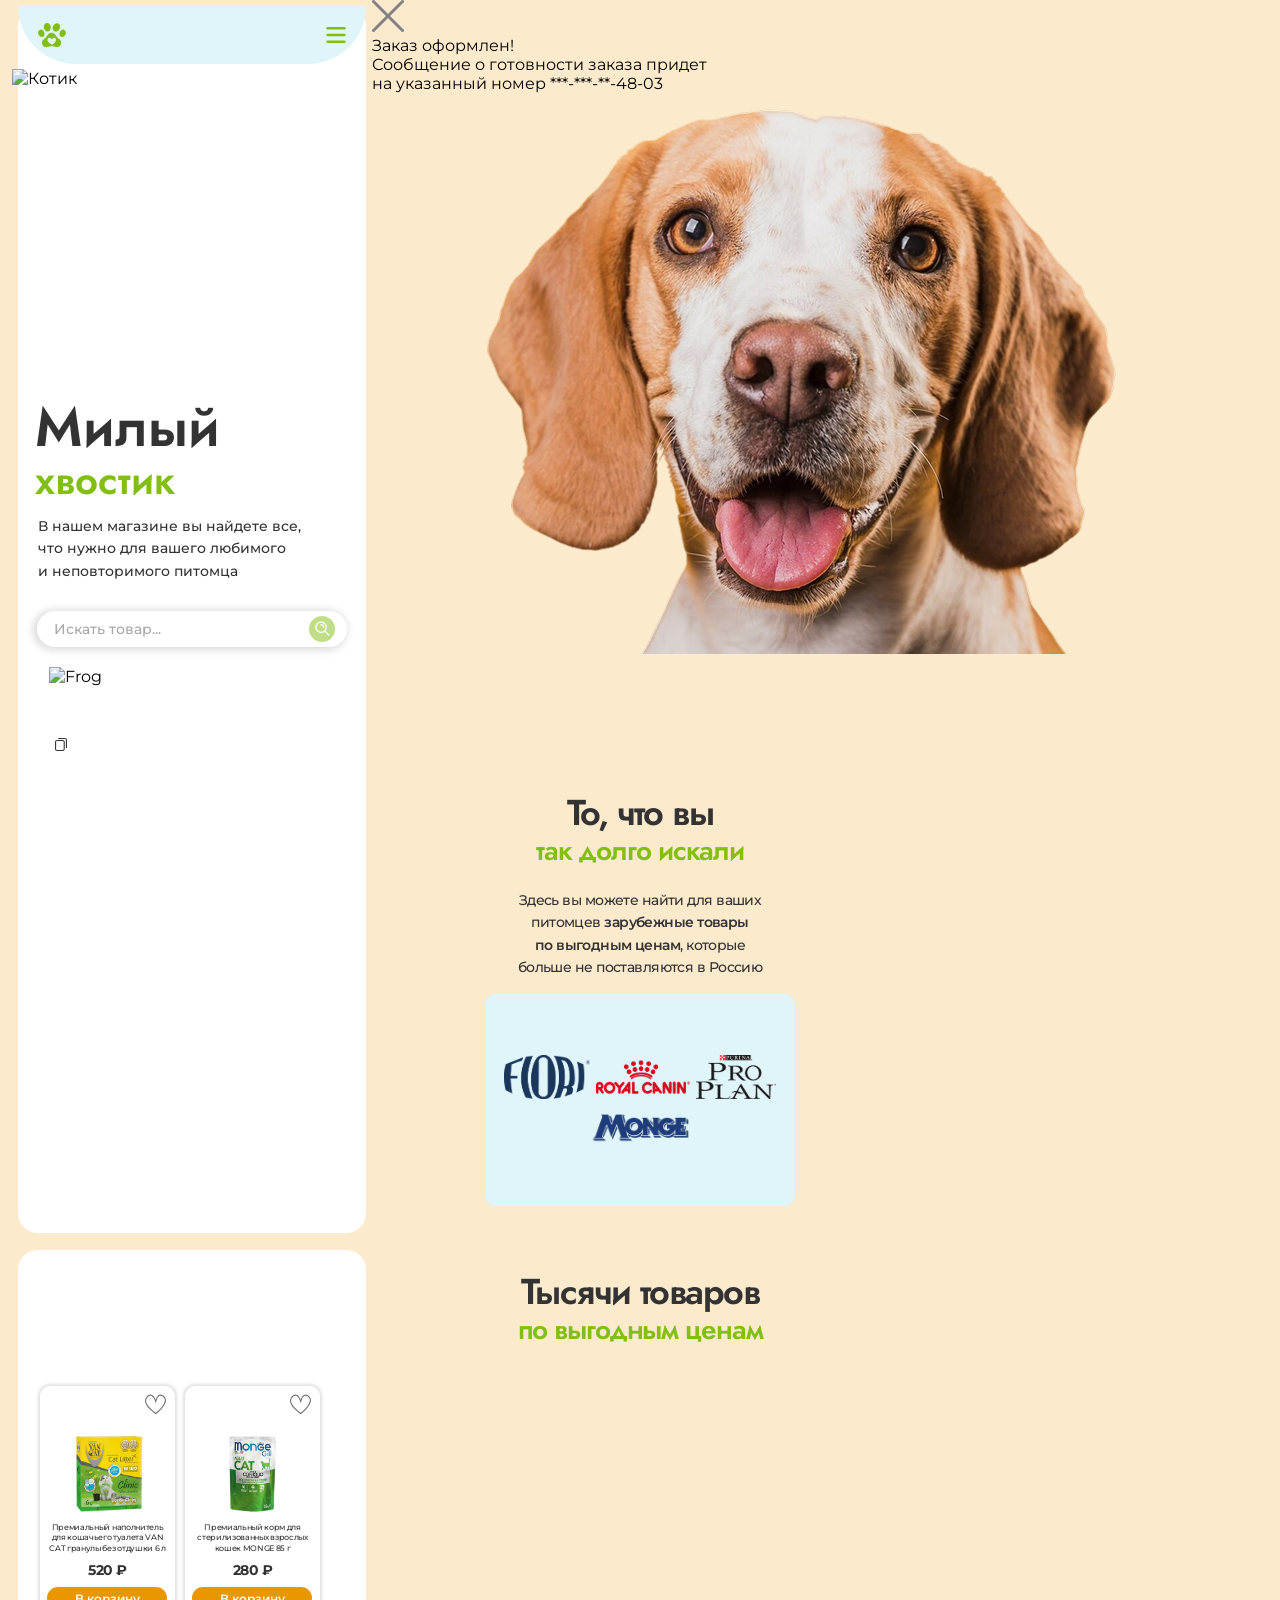
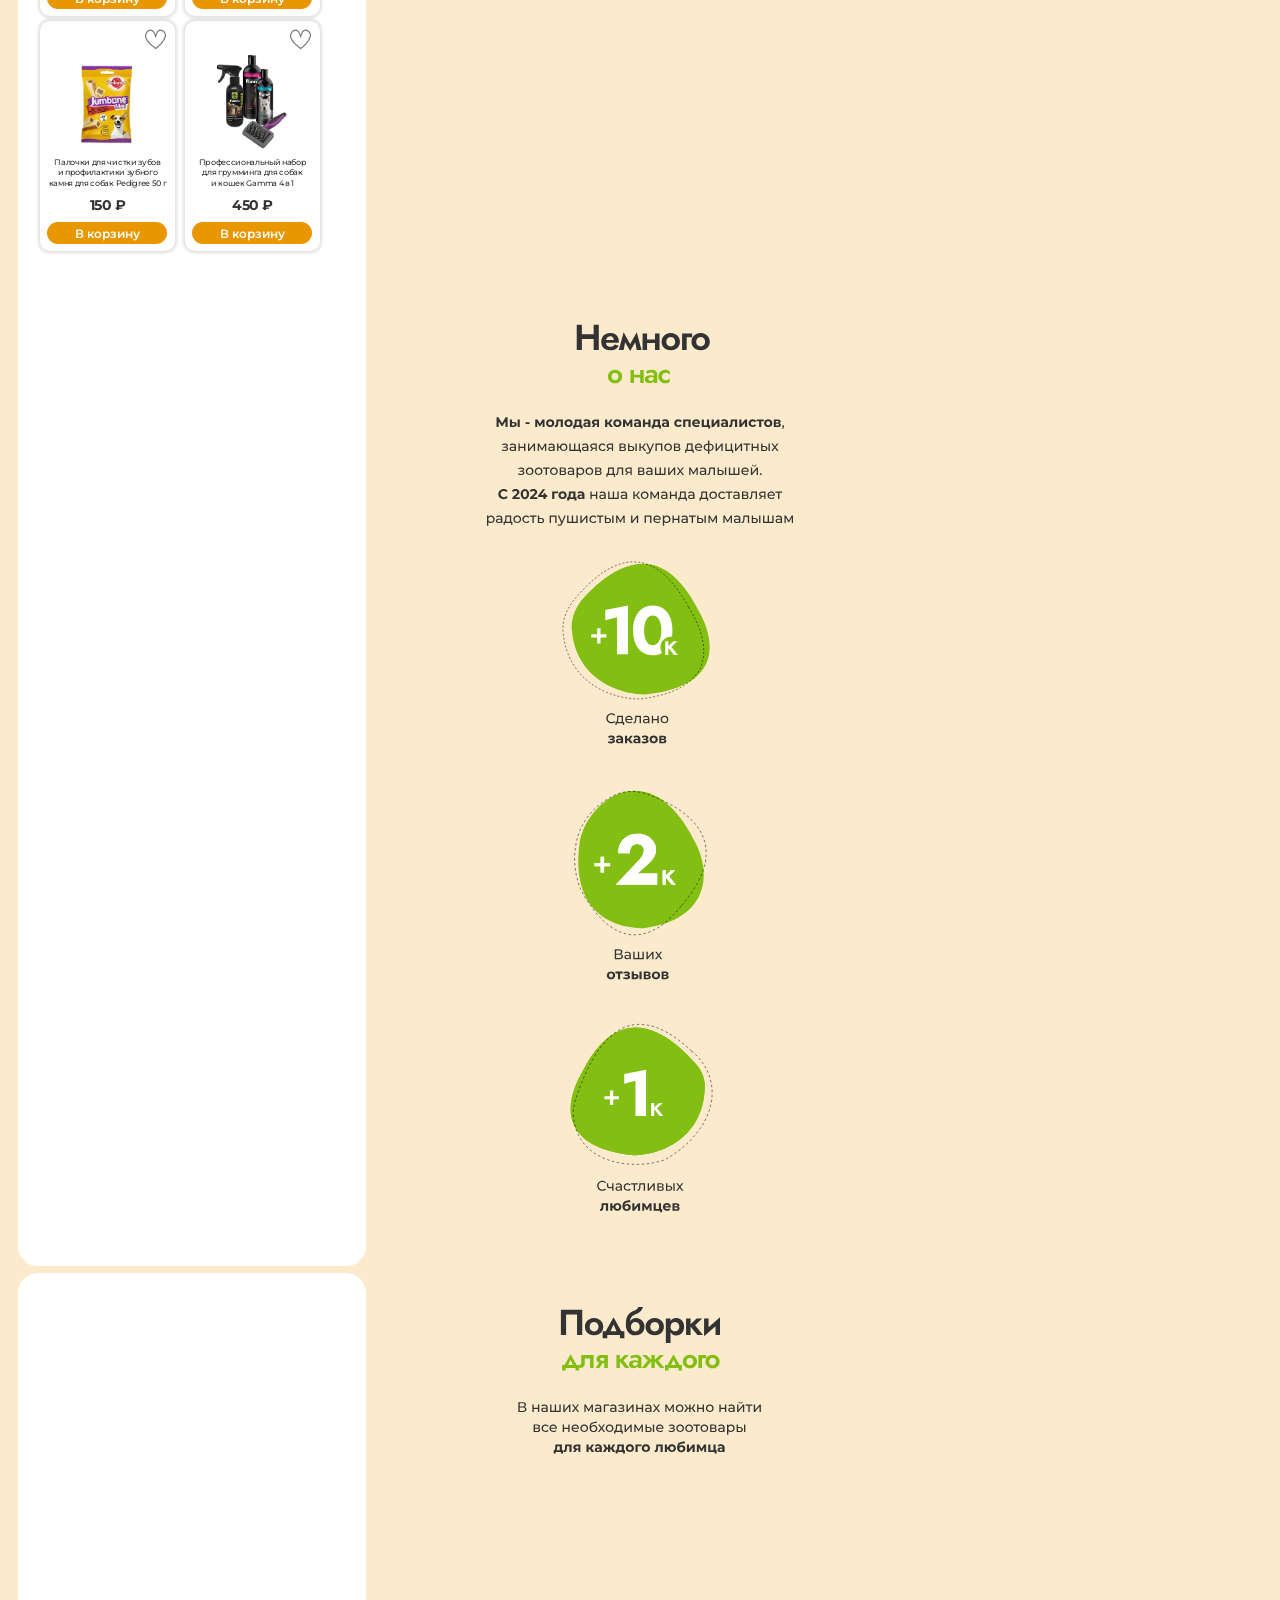
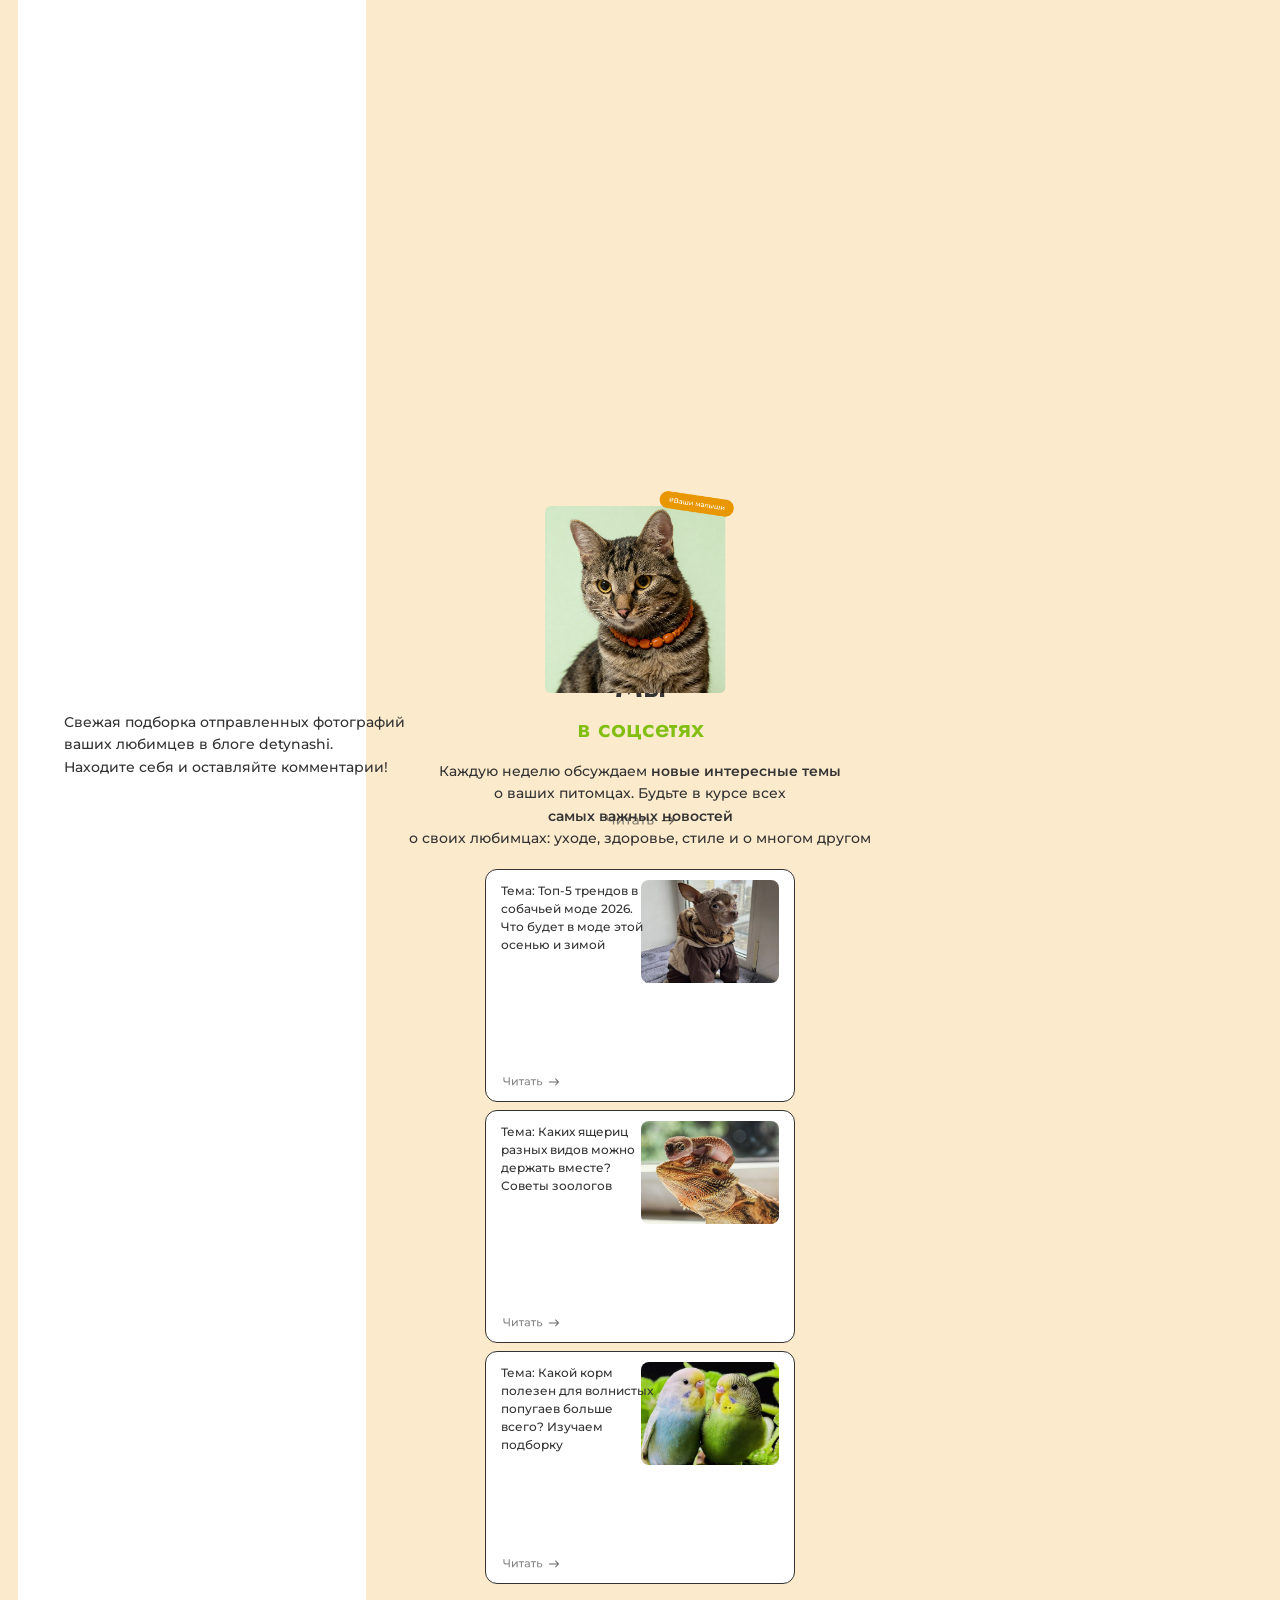
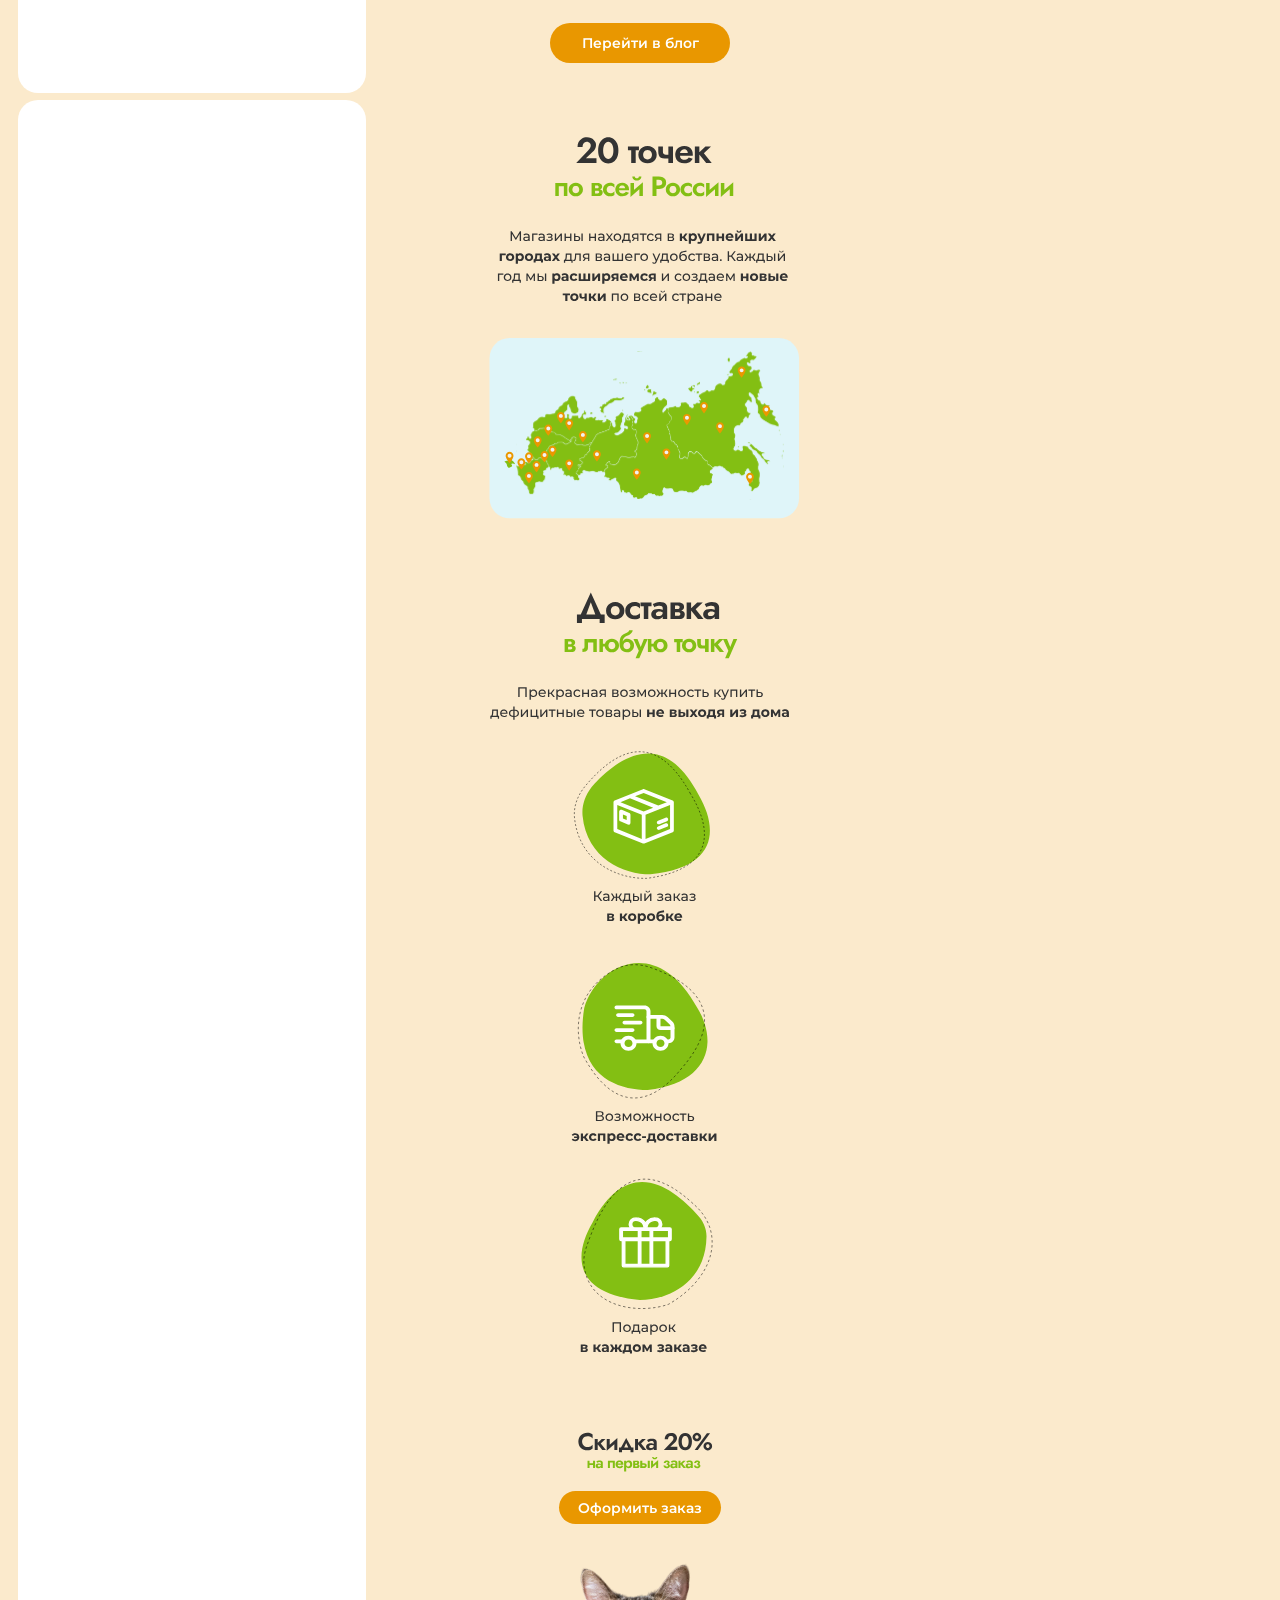
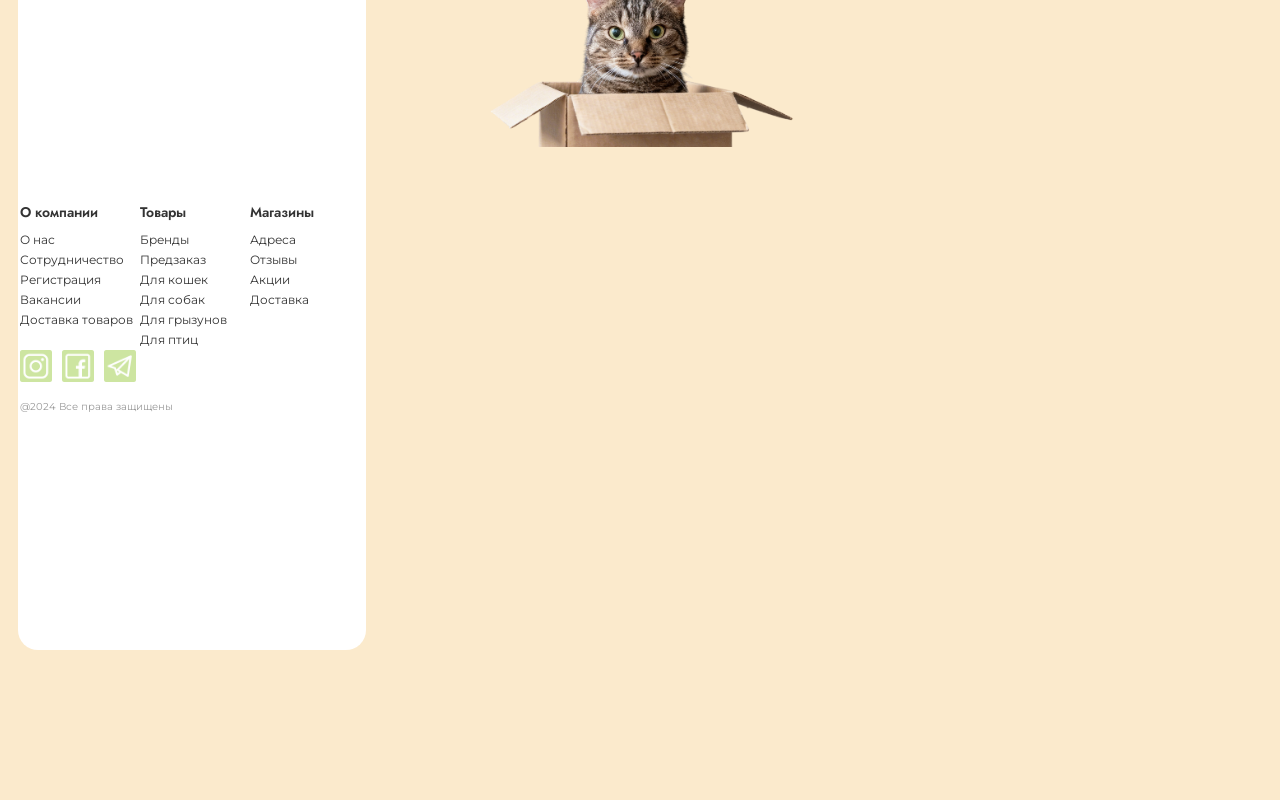
==== commit 18e71b76: "Update index.html" ====
--- a/landing/index.html
+++ b/landing/index.html
@@ -450,6 +450,23 @@
         </div>
     </div>
 
+        <!-- ===== МОДАЛЬНОЕ ОКНО "ЗАКАЗ ОФОРМЛЕН!" (МОБИЛЬНЫЙ) ===== -->
+    <div class="modal-success-overlay" id="modalSuccessOverlay">
+        <div class="modal-success-window">
+            <div class="modal-success-close" onclick="closeSuccessModal()">
+                <img src="close.svg" alt="Закрыть">
+            </div>
+            <div class="modal-success-title">Заказ оформлен!</div>
+            <div class="modal-success-description">
+                Сообщение о готовности заказа придет<br>
+                на указанный номер <span id="successPhone">***-***-**-48-03</span>
+            </div>
+            <div class="modal-success-dog">
+                <img src="dog2.png" alt="Собака">
+            </div>
+        </div>
+    </div>
+
         </div>
     <script src="телефон.js"></script>
 </body>
--- a/landing/телефон.css
+++ b/landing/телефон.css
@@ -1533,3 +1533,191 @@
     color: #999999;
     z-index: 8;
 }
+
+/* ============================================================
+   МОДАЛЬНОЕ ОКНО "ОФОРМЛЕНИЕ ЗАКАЗА" (МОБИЛЬНЫЙ)
+   ============================================================ */
+
+.modal-order-overlay {
+    position: fixed;
+    top: 0;
+    left: 0;
+    width: 100%;
+    height: 100%;
+    background: rgba(0, 0, 0, 0.25);
+    z-index: 9998;
+    display: none;
+    justify-content: center;
+    align-items: center;
+    animation: fadeIn 0.3s ease;
+}
+
+.modal-order-window {
+    position: relative;
+    width: 340px;
+    height: 700px;
+    background: #FFFFFF;
+    border-radius: 20px;
+    box-shadow: 0 20px 60px rgba(0, 0, 0, 0.3);
+    animation: slideIn 0.3s ease;
+    overflow: hidden;
+    padding: 20px;
+}
+
+.modal-order-close {
+    position: absolute;
+    right: 15px;
+    top: 15px;
+    width: 20px;
+    height: 20px;
+    cursor: pointer;
+    z-index: 10;
+    transition: transform 0.2s ease;
+}
+
+.modal-order-close:hover {
+    transform: rotate(90deg);
+}
+
+.modal-order-close img {
+    width: 100%;
+    height: 100%;
+    display: block;
+}
+
+.modal-order-title {
+    position: absolute;
+    left: 50%;
+    transform: translateX(-50%);
+    top: 25px;
+    font-family: 'Jost', sans-serif;
+    font-weight: 600;
+    font-size: 28px;
+    color: #333333;
+    z-index: 5;
+    line-height: 1;
+    text-align: center;
+}
+
+.modal-order-label {
+    position: absolute;
+    font-family: 'Jost', sans-serif;
+    font-weight: 600;
+    font-size: 14px;
+    color: #333333;
+    z-index: 5;
+    line-height: 1;
+}
+
+.modal-order-input {
+    position: absolute;
+    background: #FFFFFF;
+    border: 2px solid #E99700;
+    border-radius: 100px;
+    z-index: 5;
+    padding: 0 15px;
+    font-family: 'Montserrat', sans-serif;
+    font-weight: 400;
+    font-size: 14px;
+    color: #333333;
+    outline: none;
+    transition: border-color 0.3s ease;
+}
+
+.modal-order-input:focus {
+    border-color: #83BF13;
+}
+
+.modal-order-input::placeholder {
+    color: #777777;
+    font-family: 'Montserrat', sans-serif;
+    font-weight: 400;
+    font-size: 13px;
+}
+
+.modal-order-select {
+    position: absolute;
+    background: #FFFFFF;
+    border: 2px solid #E99700;
+    border-radius: 100px;
+    z-index: 5;
+    padding: 0 15px;
+    font-family: 'Montserrat', sans-serif;
+    font-weight: 400;
+    font-size: 14px;
+    color: #333333;
+    outline: none;
+    cursor: pointer;
+    transition: border-color 0.3s ease;
+    appearance: none;
+    -webkit-appearance: none;
+    -moz-appearance: none;
+    background-image: url("data:image/svg+xml,%3Csvg xmlns='http://www.w3.org/2000/svg' width='12' height='8' viewBox='0 0 12 8'%3E%3Cpath d='M1 1l5 5 5-5' stroke='%23E99700' stroke-width='2' fill='none' stroke-linecap='round'/%3E%3C/svg%3E");
+    background-repeat: no-repeat;
+    background-position: right 15px center;
+}
+
+.modal-order-select:focus {
+    border-color: #83BF13;
+}
+
+.modal-order-select option {
+    padding: 10px;
+    font-family: 'Montserrat', sans-serif;
+    font-size: 14px;
+}
+
+.modal-order-select option[value=""] {
+    color: #777777;
+}
+
+.modal-order-error {
+    position: absolute;
+    font-family: 'Montserrat', sans-serif;
+    font-weight: 500;
+    font-size: 12px;
+    color: #FF0000;
+    z-index: 6;
+    display: none;
+}
+
+.modal-order-btn {
+    position: absolute;
+    background: #FFFFFF;
+    border: 2px solid #E99700;
+    border-radius: 100px;
+    z-index: 5;
+    cursor: not-allowed;
+    transition: background 0.3s ease, border-color 0.3s ease, transform 0.15s ease;
+    display: flex;
+    align-items: center;
+    justify-content: center;
+}
+
+.modal-order-btn.active {
+    background: #E99700;
+    border-color: #E99700;
+    cursor: pointer;
+}
+
+.modal-order-btn.active:hover {
+    background: #F5A800;
+    transform: scale(1.02);
+}
+
+.modal-order-btn.active:active {
+    background: #D48800;
+    transform: scale(0.98);
+}
+
+.modal-order-btn span {
+    font-family: 'Montserrat', sans-serif;
+    font-weight: 600;
+    font-size: 14px;
+    color: #E99700;
+    transition: color 0.3s ease;
+}
+
+.modal-order-btn.active span {
+    color: #FFFFFF;
+}
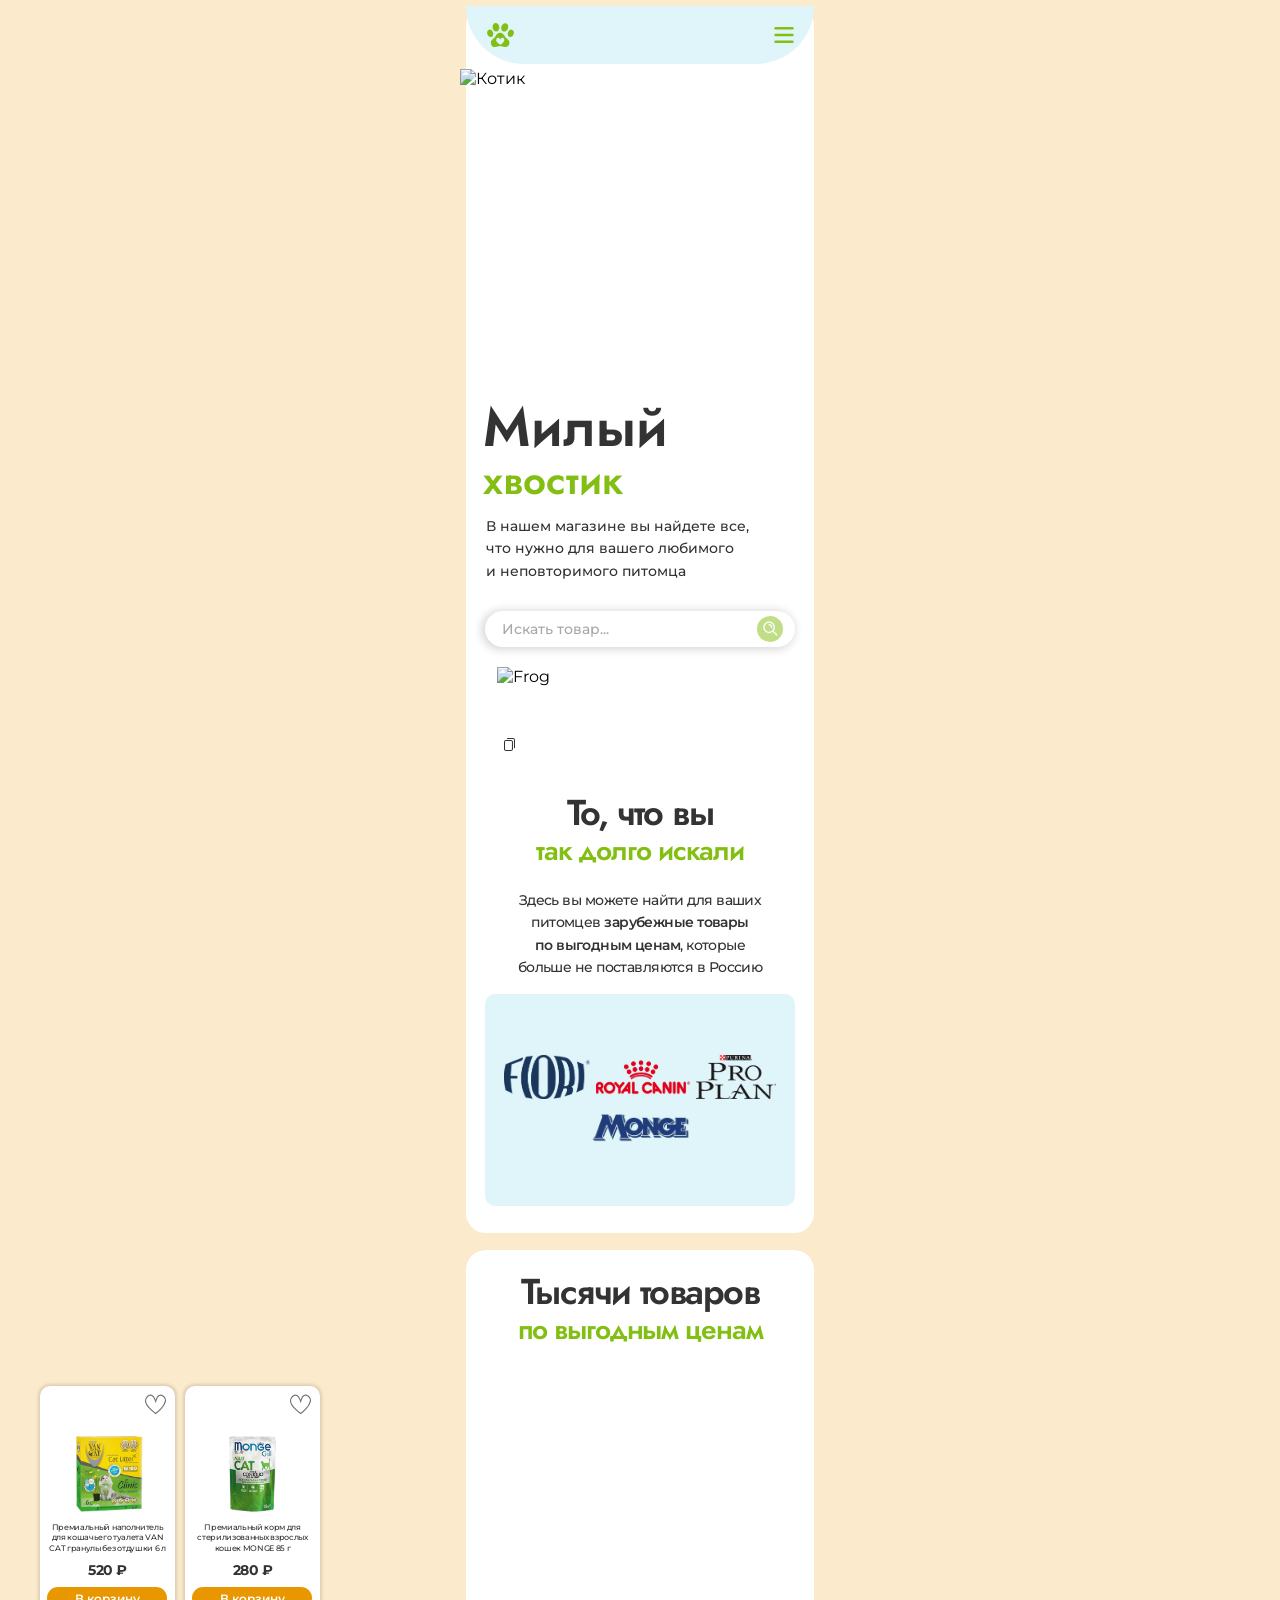
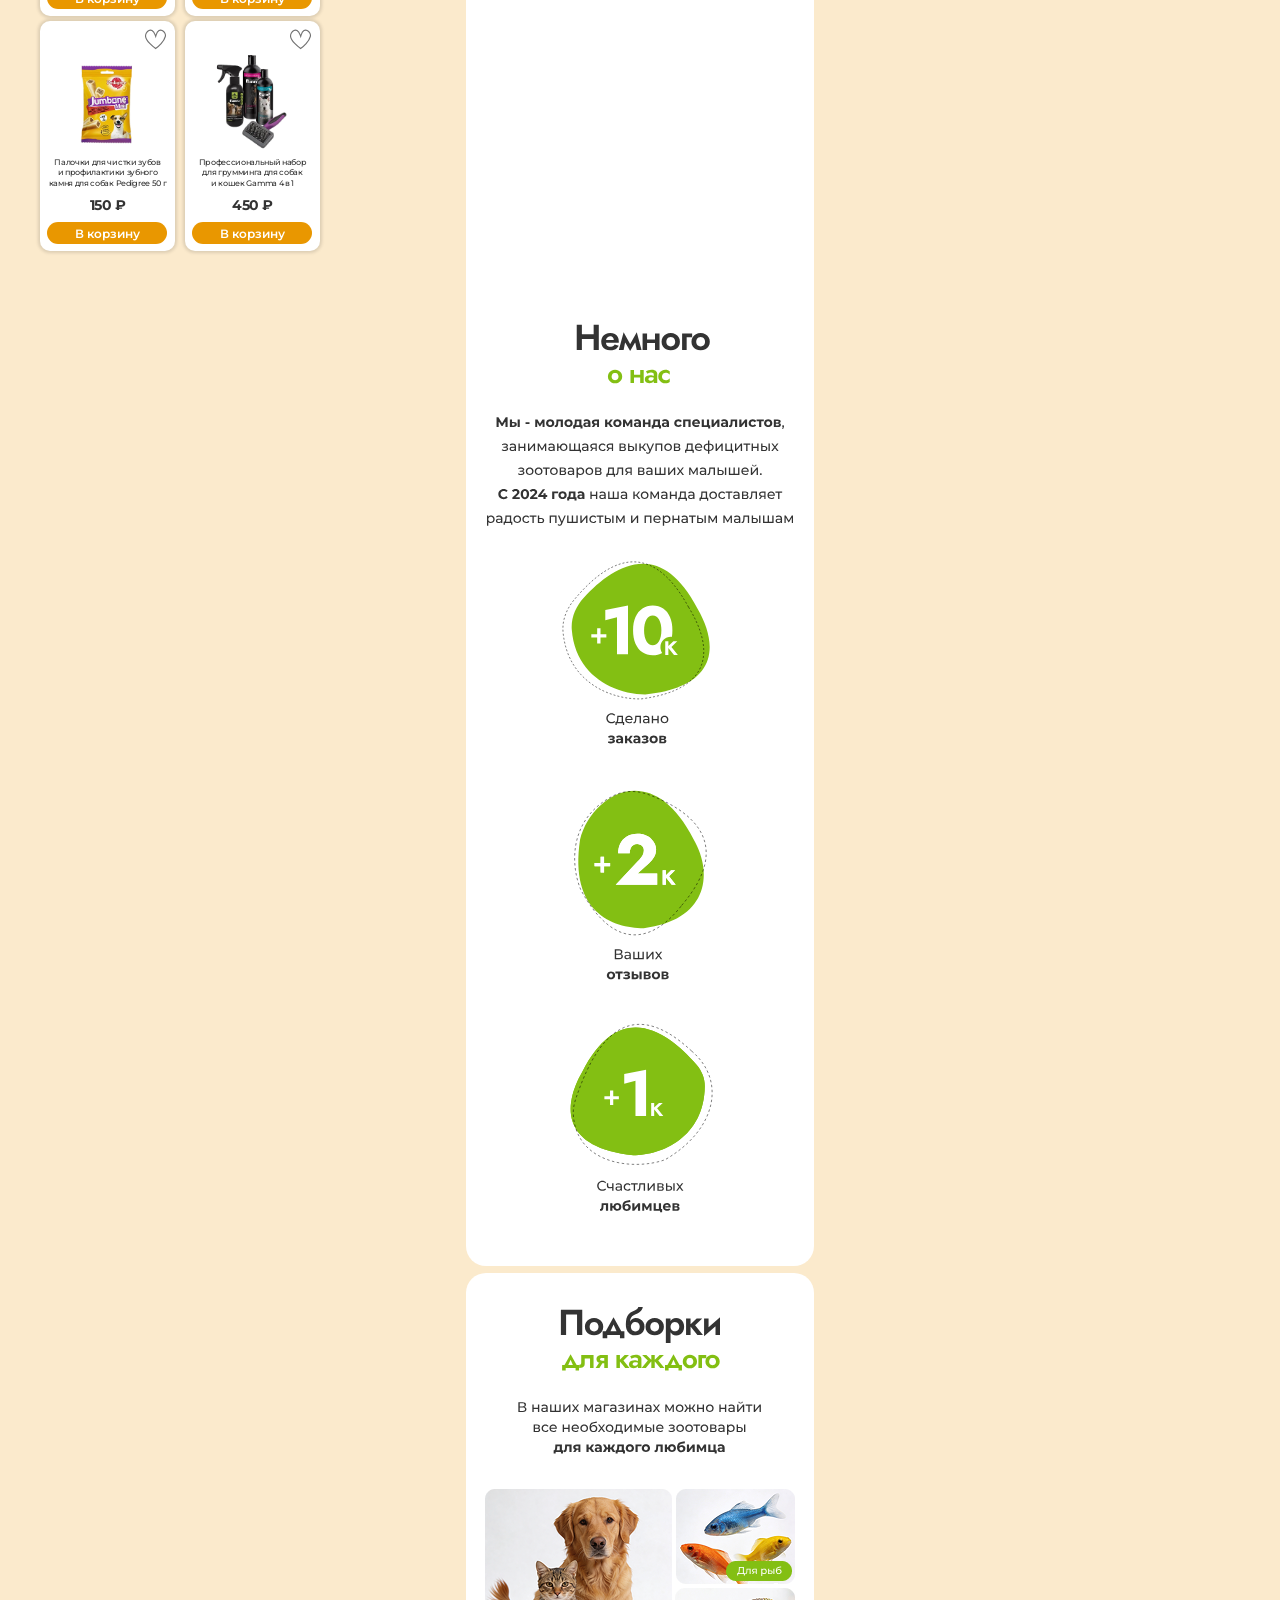
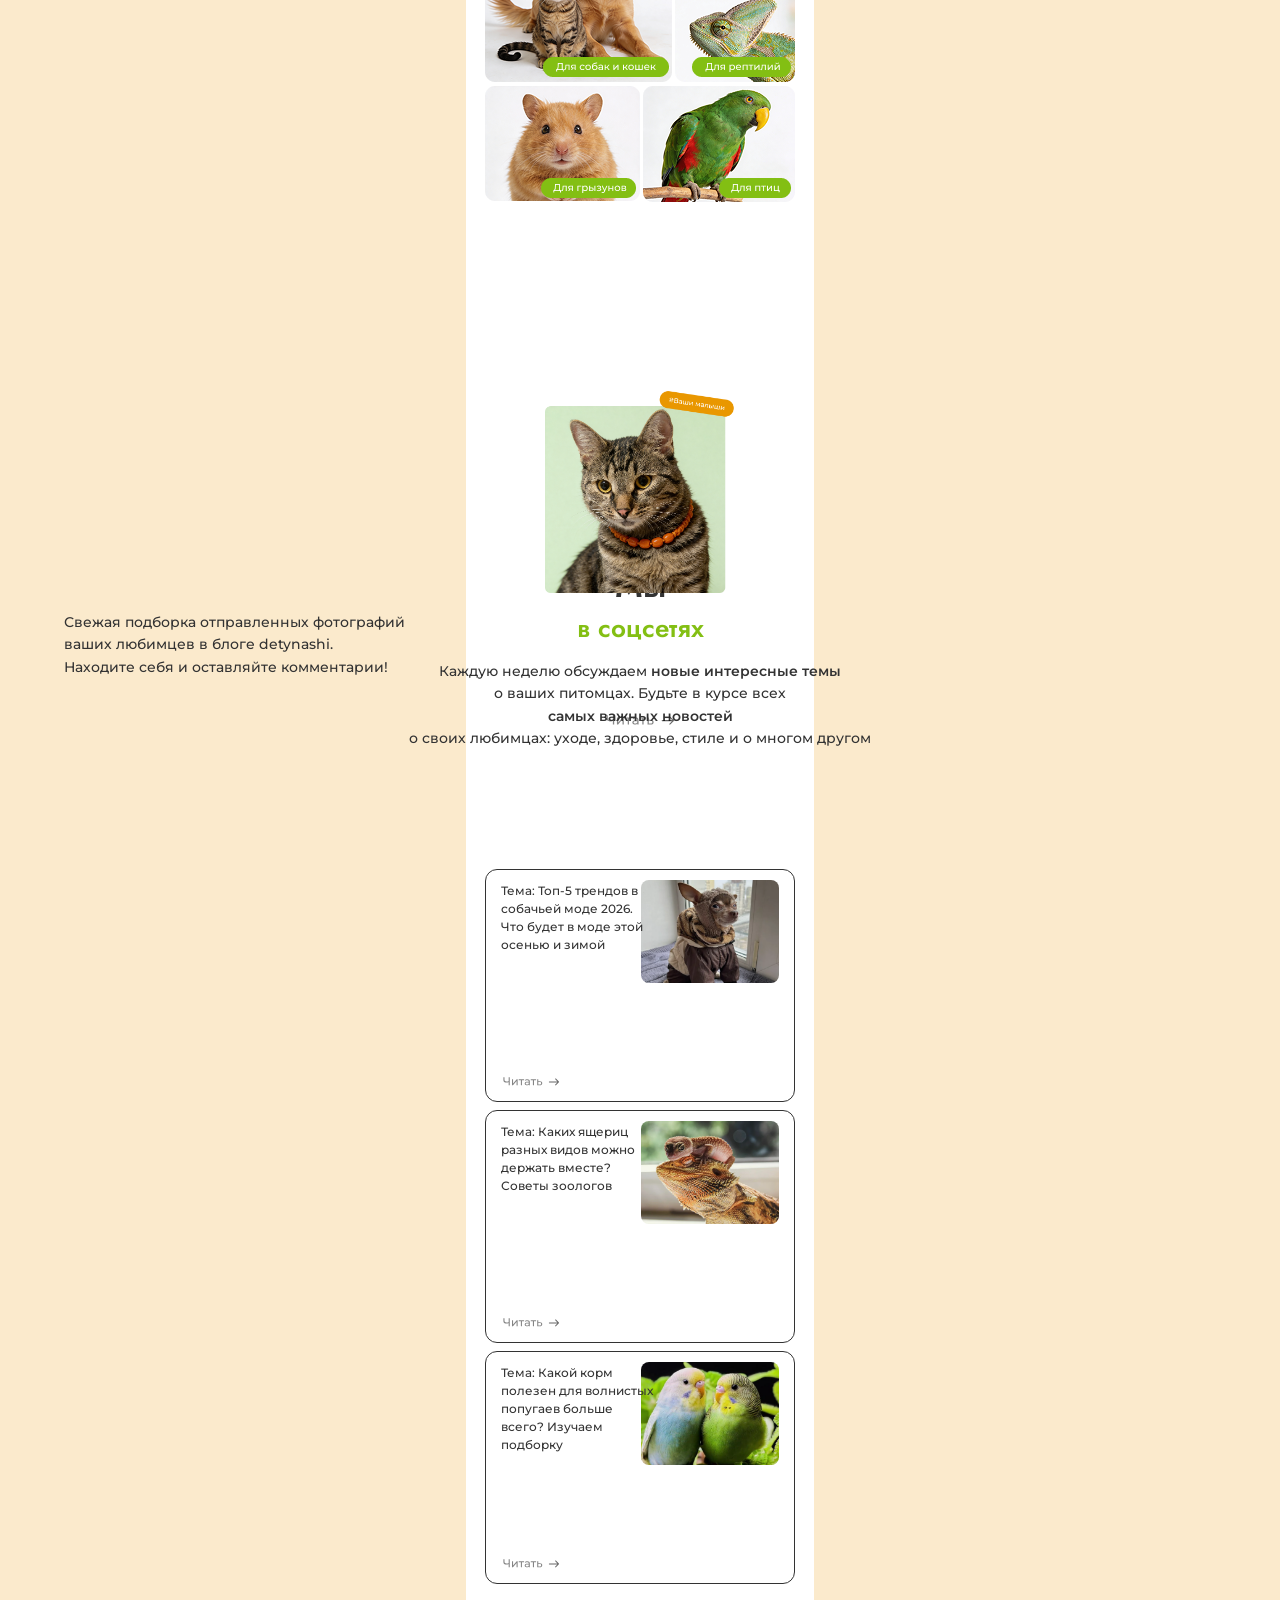
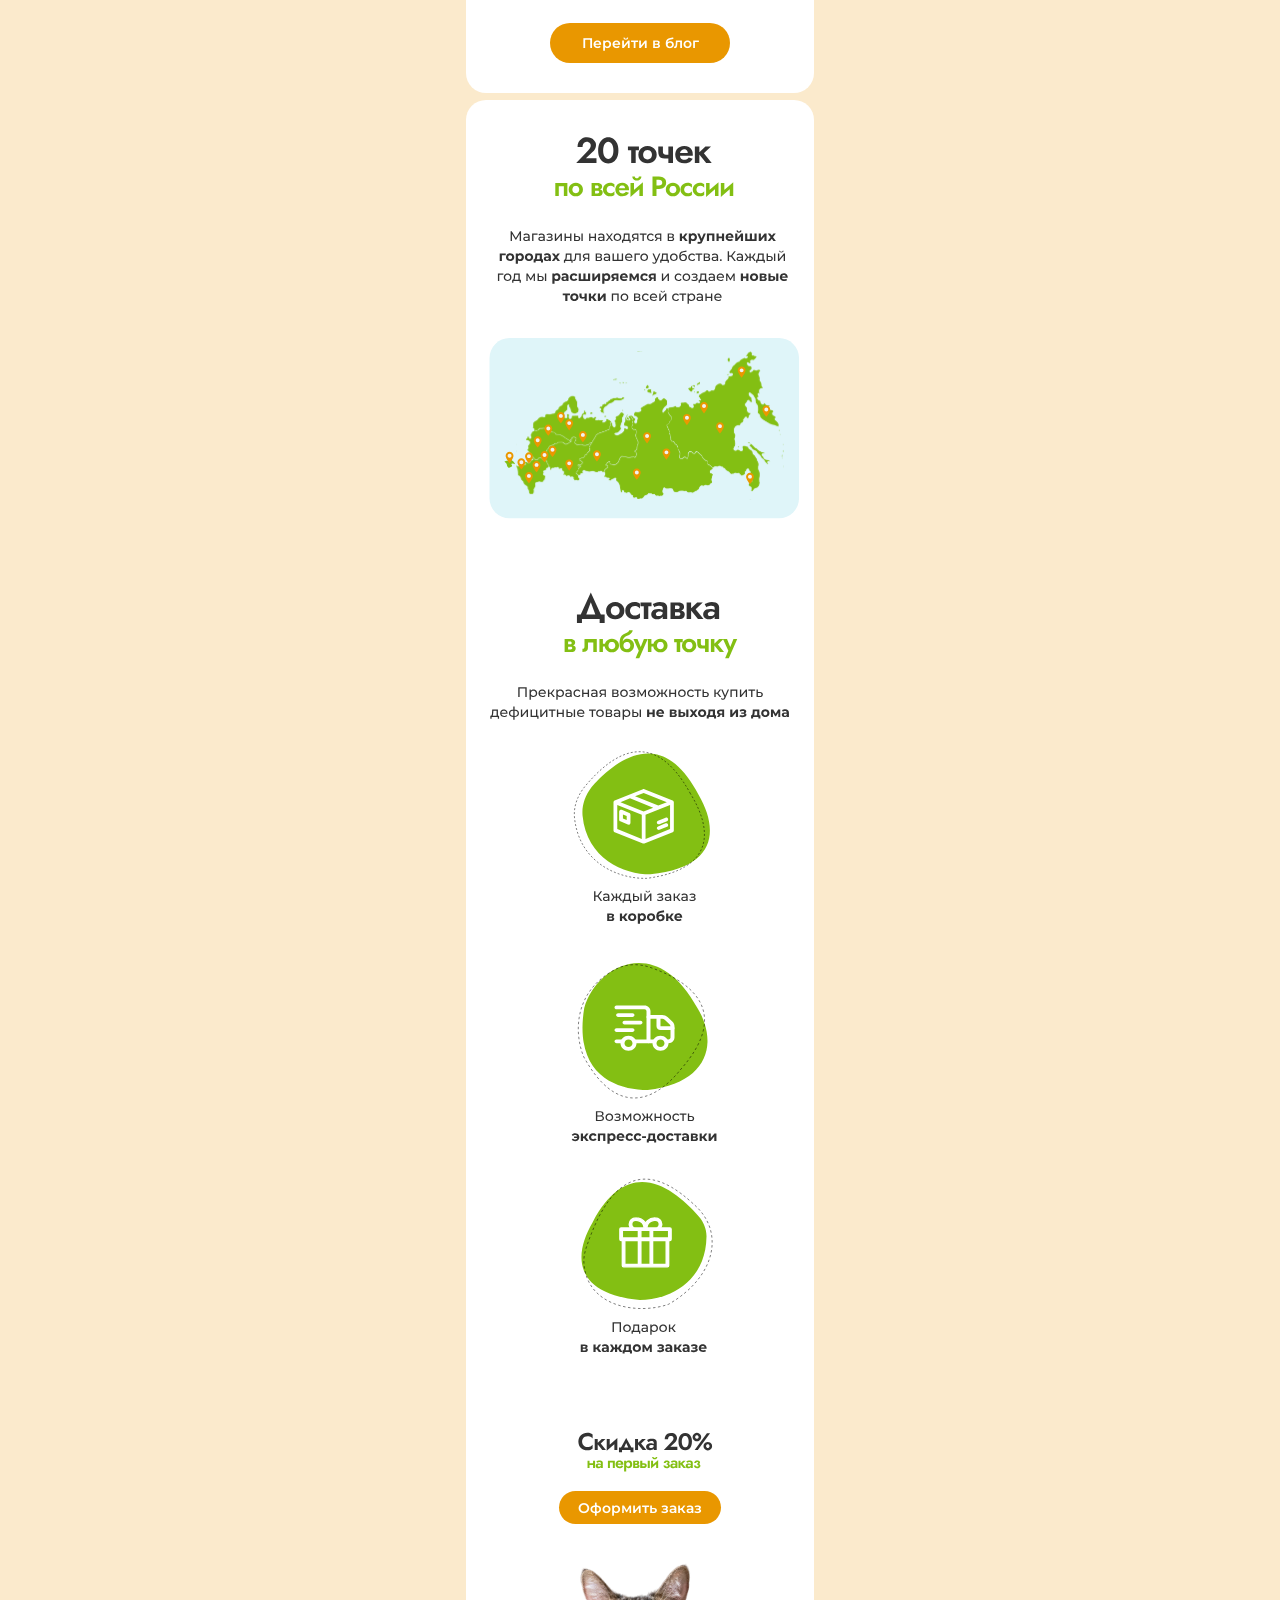
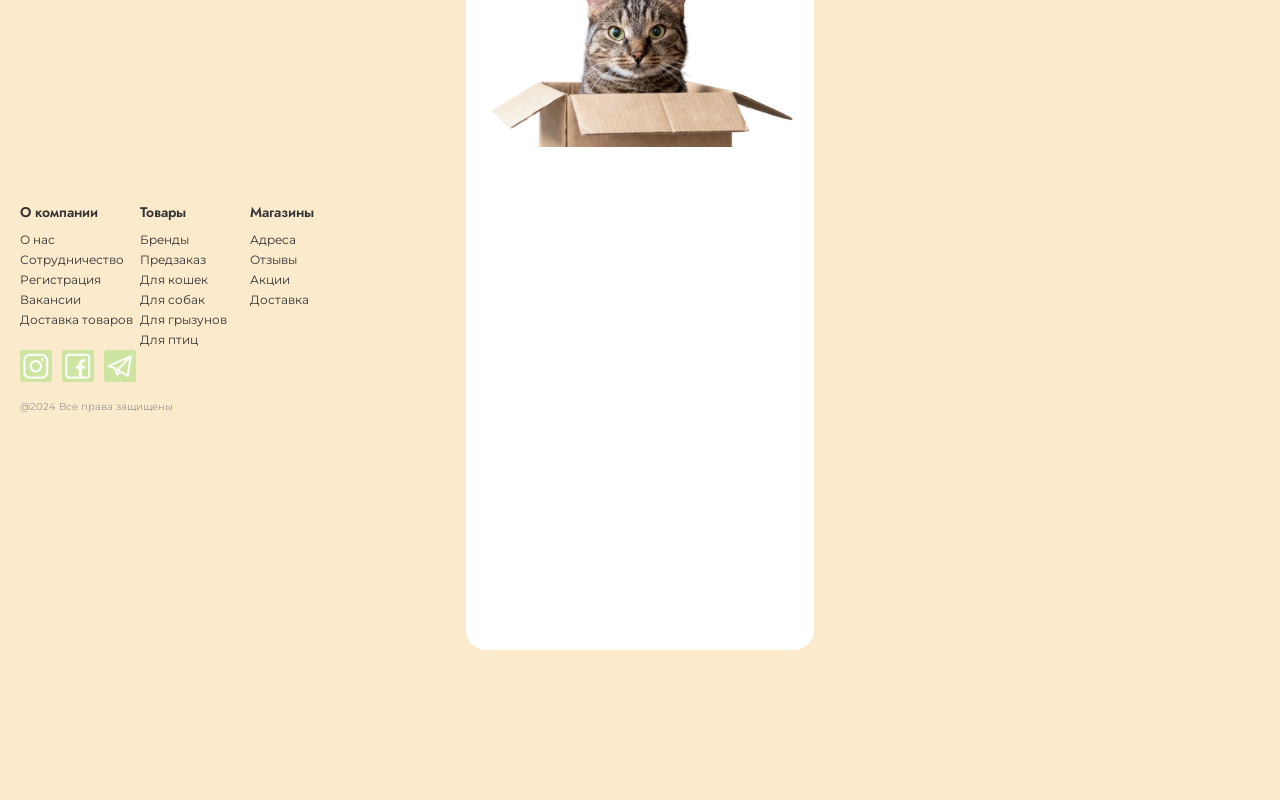
==== commit a6d933de: "Update index.html" ====
--- a/landing/index.html
+++ b/landing/index.html
@@ -466,6 +466,10 @@
             </div>
         </div>
     </div>
+            <!-- ===== КАРТИНКА КАРТ.png ===== -->
+        <div class="mobile-map">
+            <img src="карт.png" alt="Карта">
+        </div>
 
         </div>
     <script src="телефон.js"></script>
--- a/landing/телефон.css
+++ b/landing/телефон.css
@@ -1189,7 +1189,7 @@
     position: absolute;
     left: 50%;
     transform: translateX(-50%);
-    top: 3870px;
+    top: 3770px; /* Было 3870, подняли на 100px */
     font-family: 'Jost', sans-serif;
     font-weight: 600;
     font-size: 32px;
@@ -1203,7 +1203,7 @@
     position: absolute;
     left: 50%;
     transform: translateX(-50%);
-    top: 3915px;
+    top: 3815px; /* Было 3915, подняли на 100px */
     font-family: 'Jost', sans-serif;
     font-weight: 600;
     font-size: 26px;
@@ -1217,7 +1217,7 @@
     position: absolute;
     left: 50%;
     transform: translateX(-50%);
-    top: 3960px;
+    top: 3860px; /* Было 3960, подняли на 100px */
     font-family: 'Montserrat', sans-serif;
     font-weight: 500;
     font-size: 14px;
@@ -1237,7 +1237,7 @@
     position: absolute;
     left: 50%;
     transform: translateX(-50%);
-    top: 3690px;
+    top: 3590px; /* Было 3690, подняли на 100px */
     width: 230px;
     height: 203px;
     z-index: 8;
@@ -1260,7 +1260,7 @@
     position: absolute;
     left: 50%;
     transform: translateX(-50%);
-    top: 3911px;
+    top: 3811px; /* Было 3911, подняли на 100px */
     font-family: 'Montserrat', sans-serif;
     font-weight: 500;
     font-size: 14px;
@@ -1275,7 +1275,7 @@
     position: absolute;
     left: 50%;
     transform: translateX(-50%);
-    top: 4010px;
+    top: 3910px; /* Было 4010, подняли на 100px */
     width: 68px;
     height: 19px;
     z-index: 9;
@@ -1721,3 +1721,130 @@
 .modal-order-btn.active span {
     color: #FFFFFF;
 }
+
+/* ============================================================
+   МОДАЛЬНОЕ ОКНО "ЗАКАЗ ОФОРМЛЕН!" (МОБИЛЬНЫЙ)
+   ============================================================ */
+
+.modal-success-overlay {
+    position: fixed;
+    top: 0;
+    left: 0;
+    width: 100%;
+    height: 100%;
+    background: rgba(0, 0, 0, 0.25);
+    z-index: 9999;
+    display: none;
+    justify-content: center;
+    align-items: center;
+    animation: fadeIn 0.3s ease;
+}
+
+.modal-success-window {
+    position: relative;
+    width: 320px;
+    height: 400px;
+    background: #FFFFFF;
+    border-radius: 20px;
+    box-shadow: 0 20px 60px rgba(0, 0, 0, 0.3);
+    animation: slideIn 0.3s ease;
+    overflow: hidden;
+    padding: 20px;
+}
+
+.modal-success-close {
+    position: absolute;
+    right: 15px;
+    top: 15px;
+    width: 20px;
+    height: 20px;
+    cursor: pointer;
+    z-index: 10;
+    transition: transform 0.2s ease;
+}
+
+.modal-success-close img {
+    width: 100%;
+    height: 100%;
+    display: block;
+}
+
+.modal-success-title {
+    position: absolute;
+    left: 50%;
+    transform: translateX(-50%);
+    top: 30px;
+    font-family: 'Jost', sans-serif;
+    font-weight: 600;
+    font-size: 28px;
+    color: #333333;
+    z-index: 5;
+    line-height: 1;
+    text-align: center;
+}
+
+.modal-success-description {
+    position: absolute;
+    left: 50%;
+    transform: translateX(-50%);
+    top: 90px;
+    font-family: 'Montserrat', sans-serif;
+    font-weight: 500;
+    font-size: 14px;
+    color: #333333;
+    z-index: 5;
+    text-align: center;
+    width: 90%;
+}
+
+.modal-success-description #successPhone {
+    font-weight: 600;
+    color: #E99700;
+}
+
+.modal-success-dog {
+    position: absolute;
+    left: 50%;
+    transform: translateX(-50%);
+    top: 200px;
+    width: 200px;
+    height: 150px;
+    z-index: 5;
+}
+
+.modal-success-dog img {
+    width: 100%;
+    height: 100%;
+    display: block;
+    object-fit: contain;
+}
+
+/* ===== МЕНЮ (ЗАКРЕПЛЯЕТСЯ ПРИ ПРОКРУТКЕ) ===== */
+.mobile-menu {
+    position: absolute;
+    left: 6px;
+    top: 6px;
+    width: 348px;
+    height: 58px;
+    background: #DFF5F9;
+    border-radius: 0 0 200px 200px;
+    z-index: 50;
+    display: flex;
+    align-items: center;
+    justify-content: space-between;
+    padding: 0 20px;
+    transition: top 0.3s ease, box-shadow 0.3s ease;
+}
+
+/* Закреплённое меню */
+.mobile-menu.fixed {
+    position: fixed;
+    top: 0px;
+    left: 50%;
+    transform: translateX(-50%);
+    width: 348px;
+    height: 58px;
+    border-radius: 0 0 200px 200px;
+    box-shadow: 0 4px 20px rgba(0, 0, 0, 0.1);
+    z-index: 100;
+}
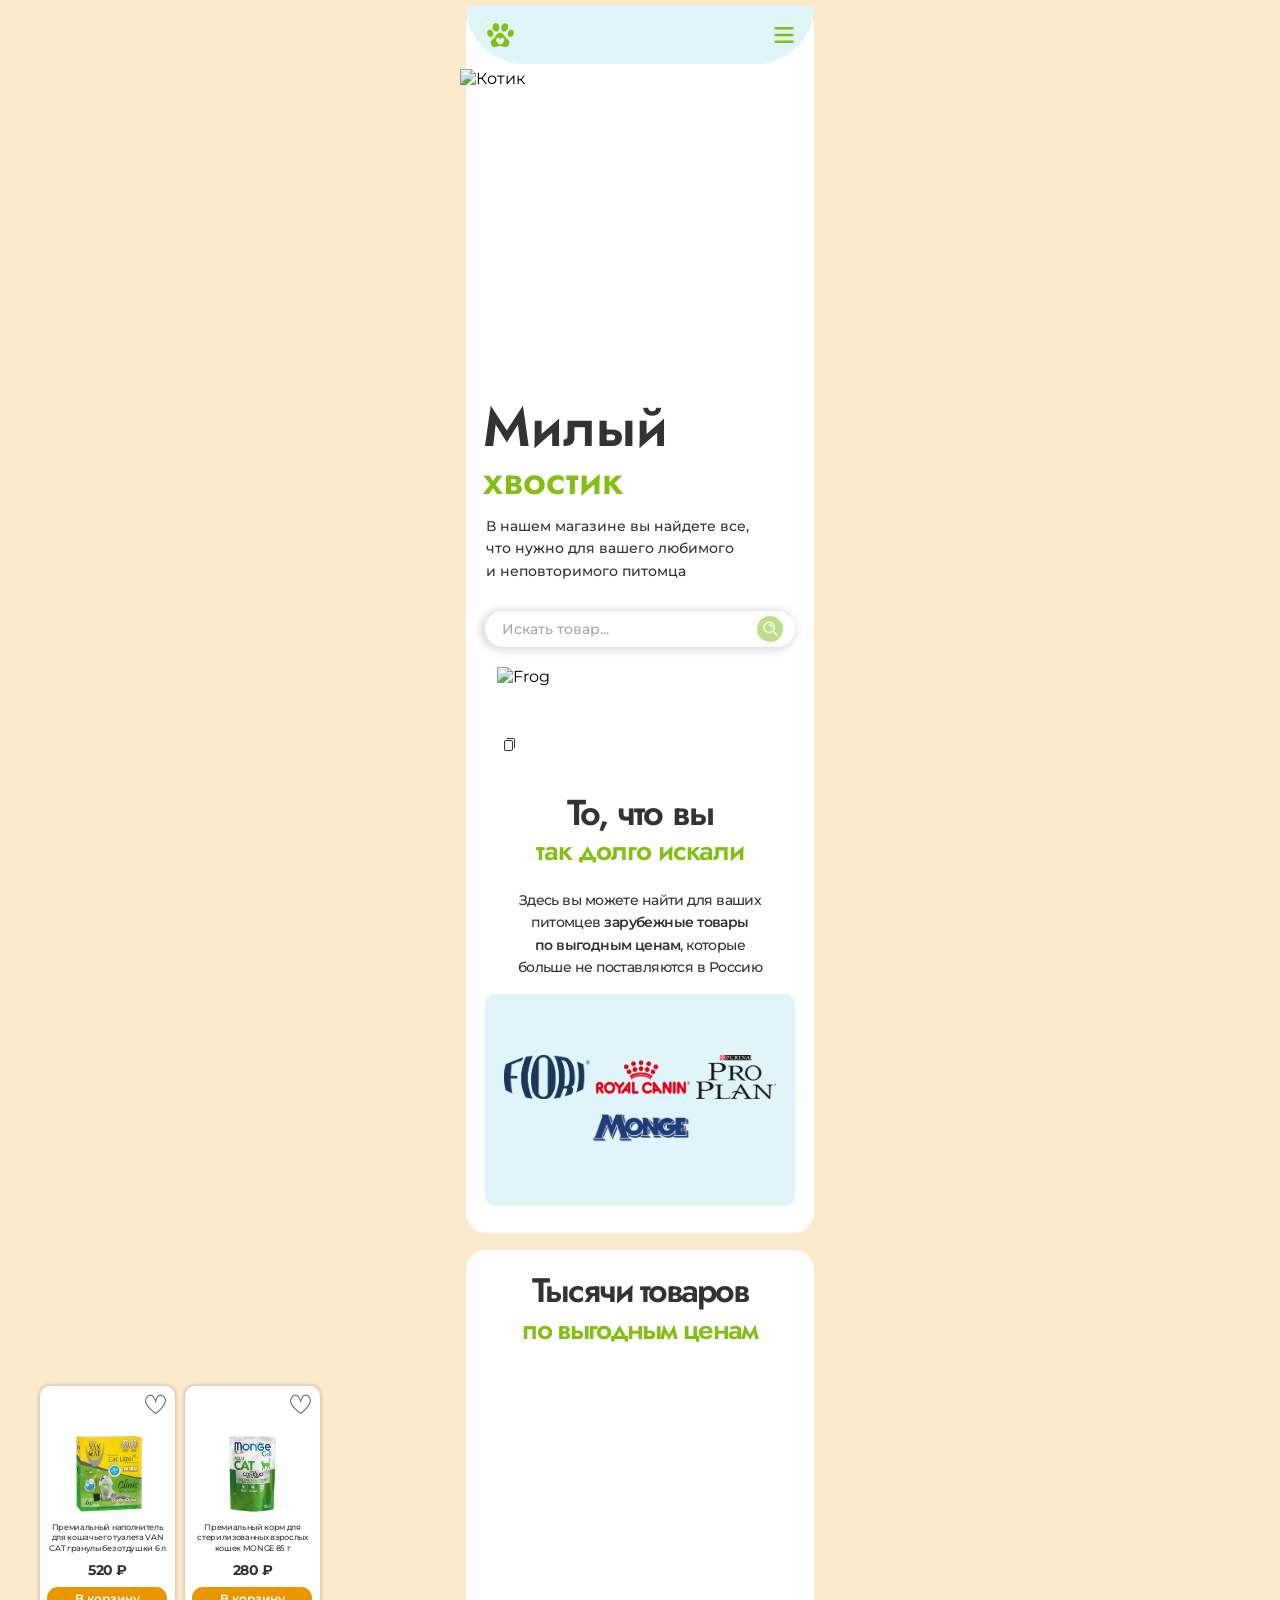
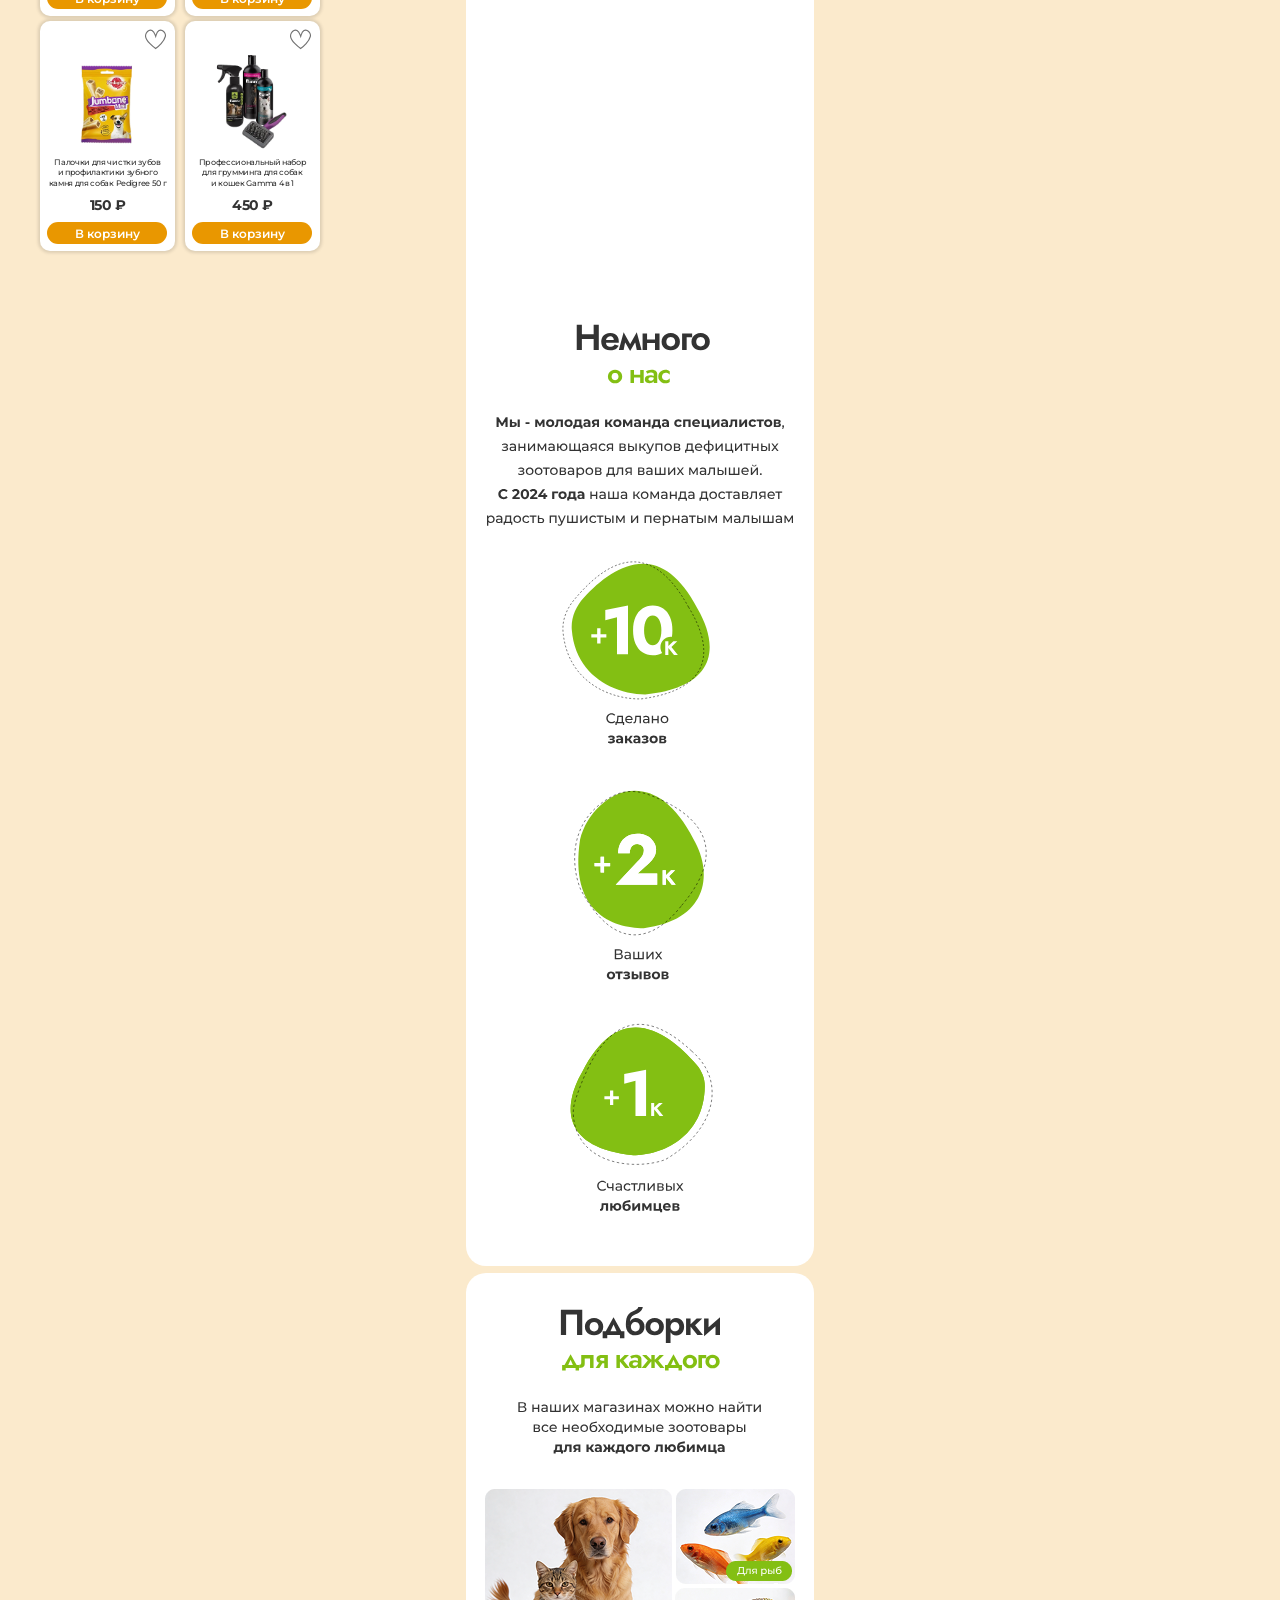
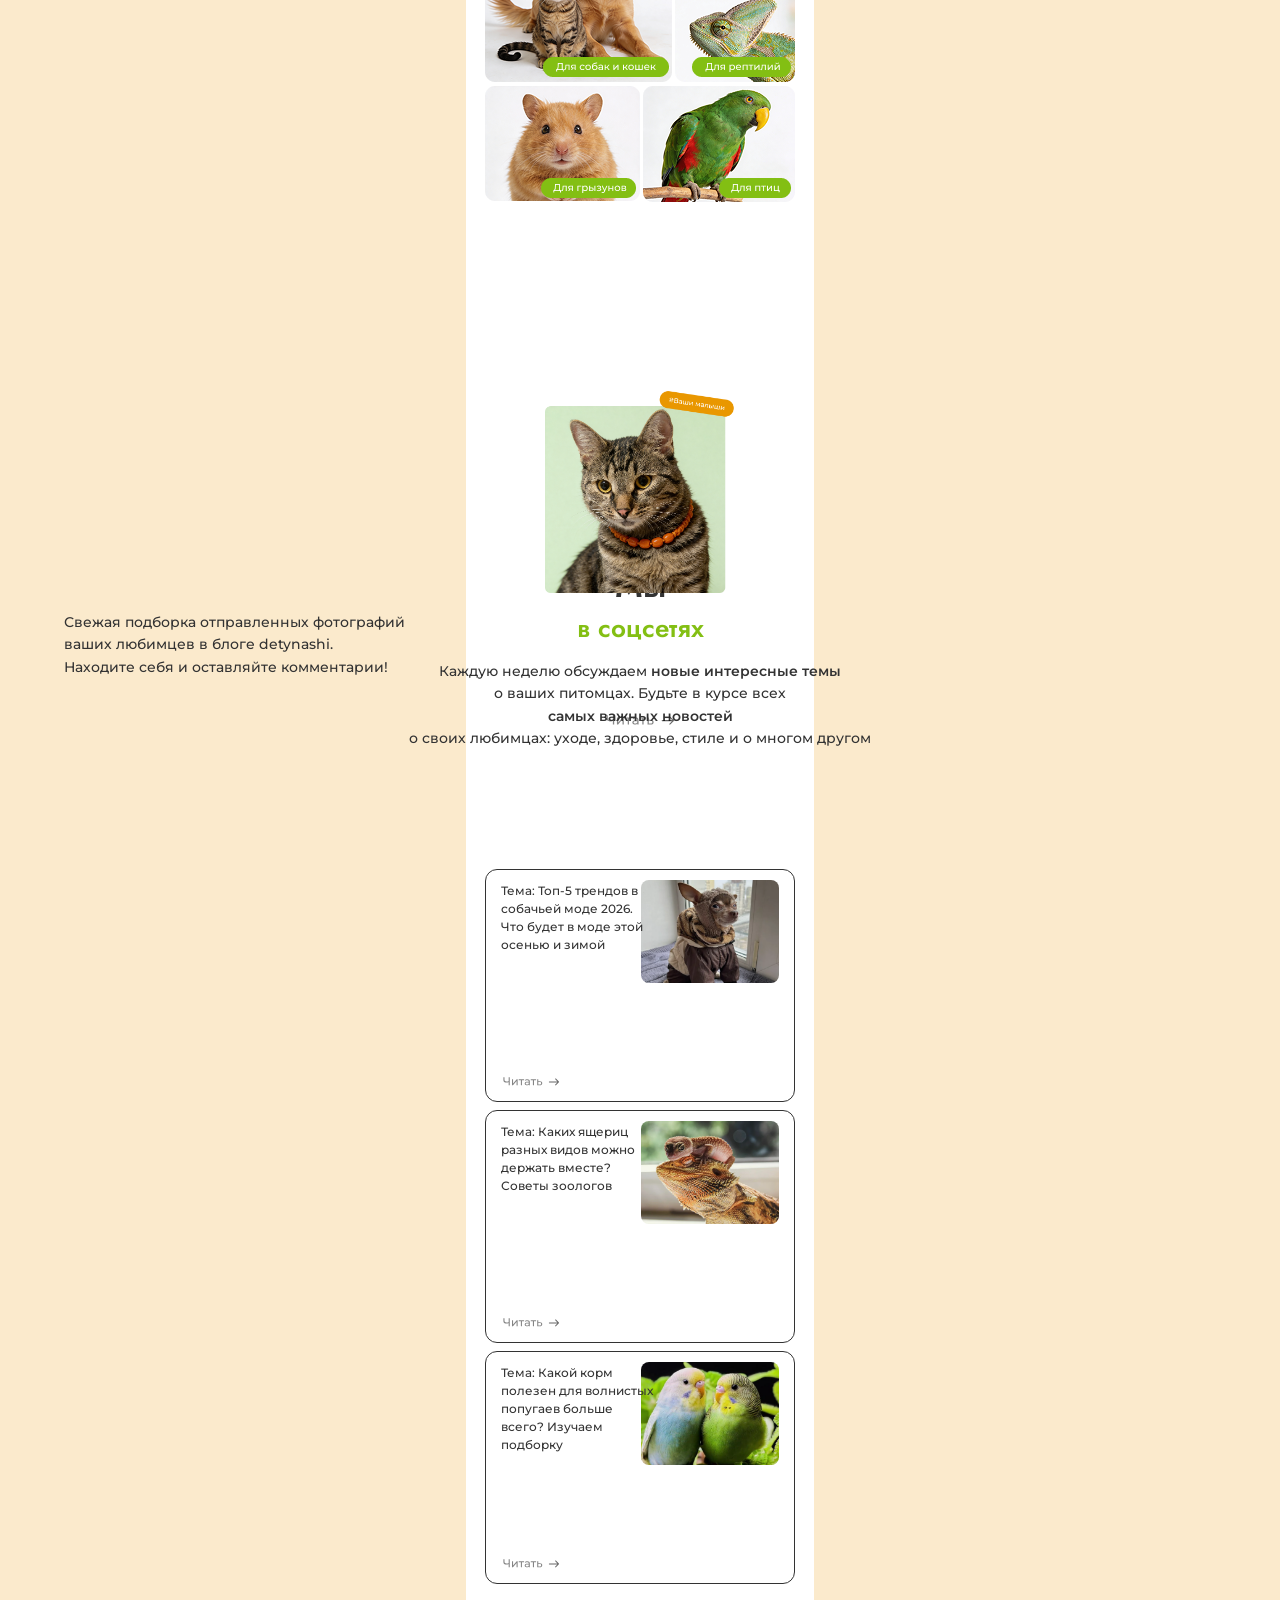
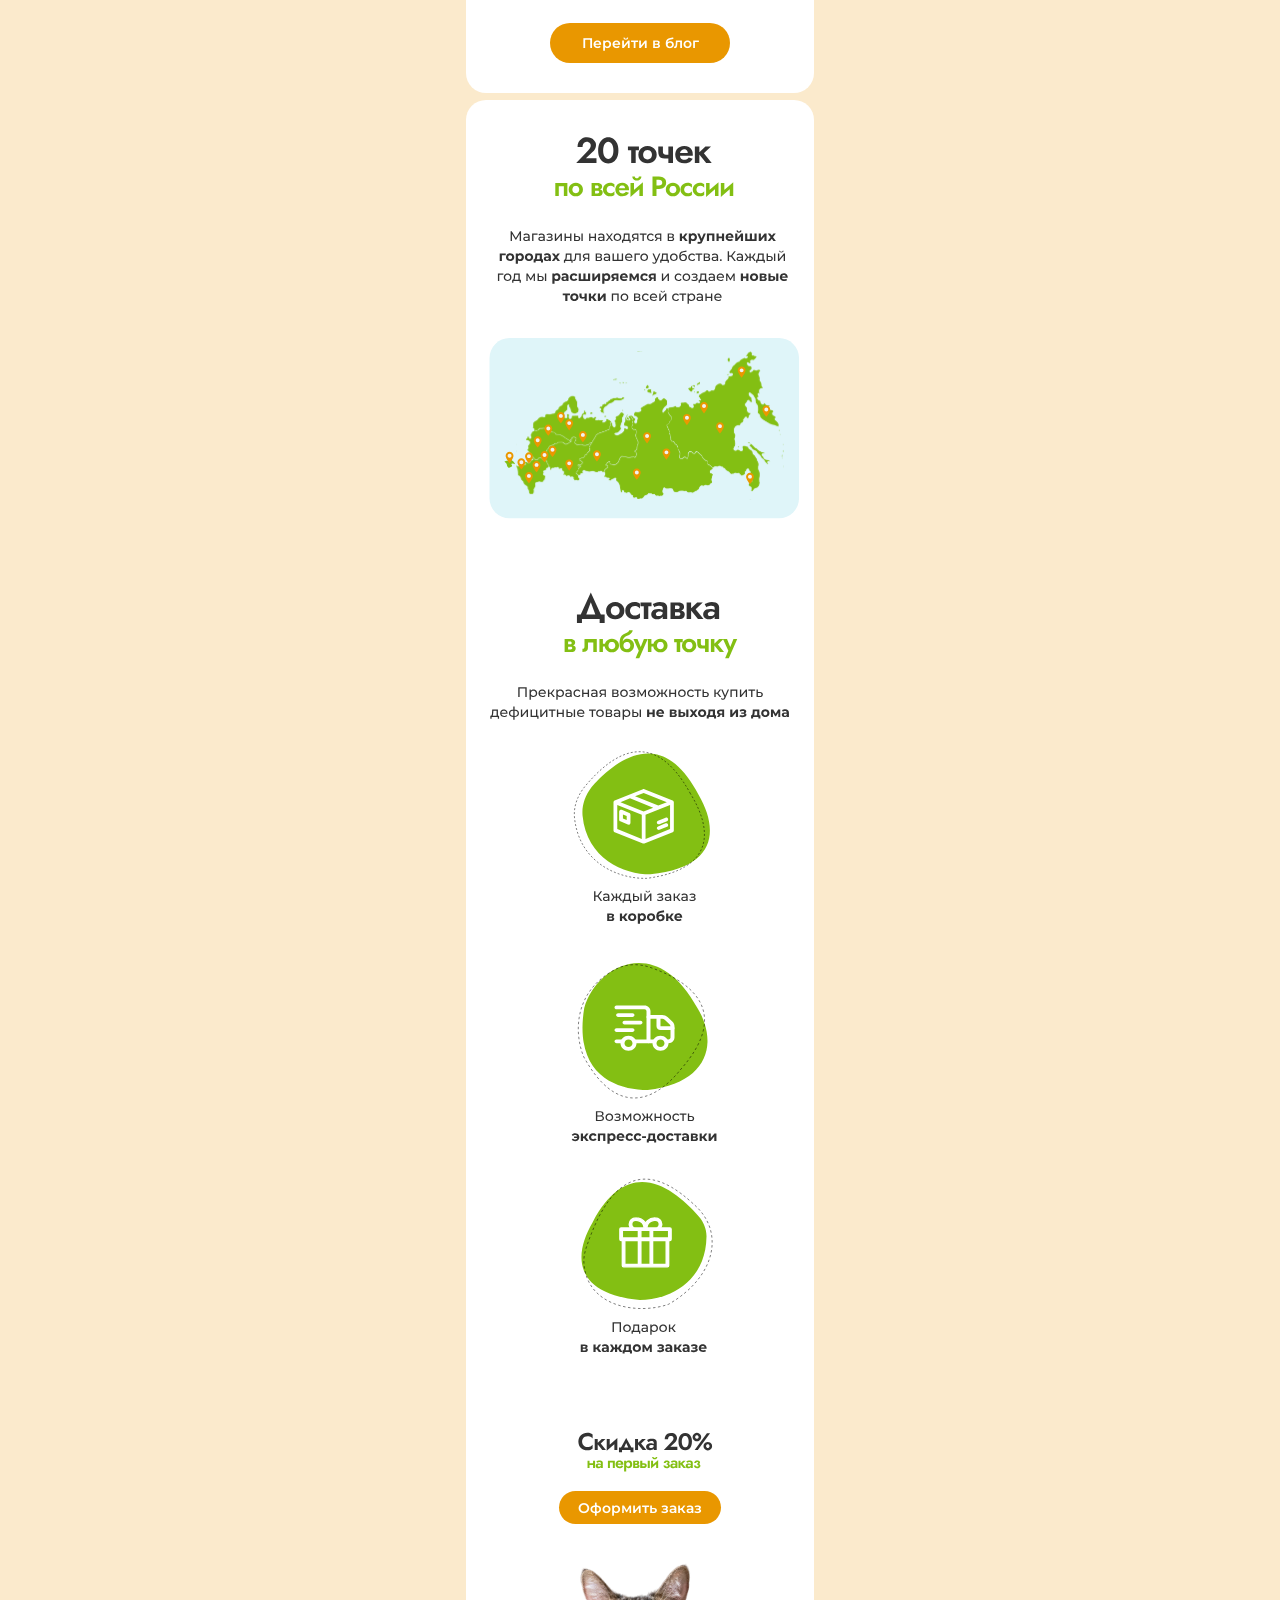
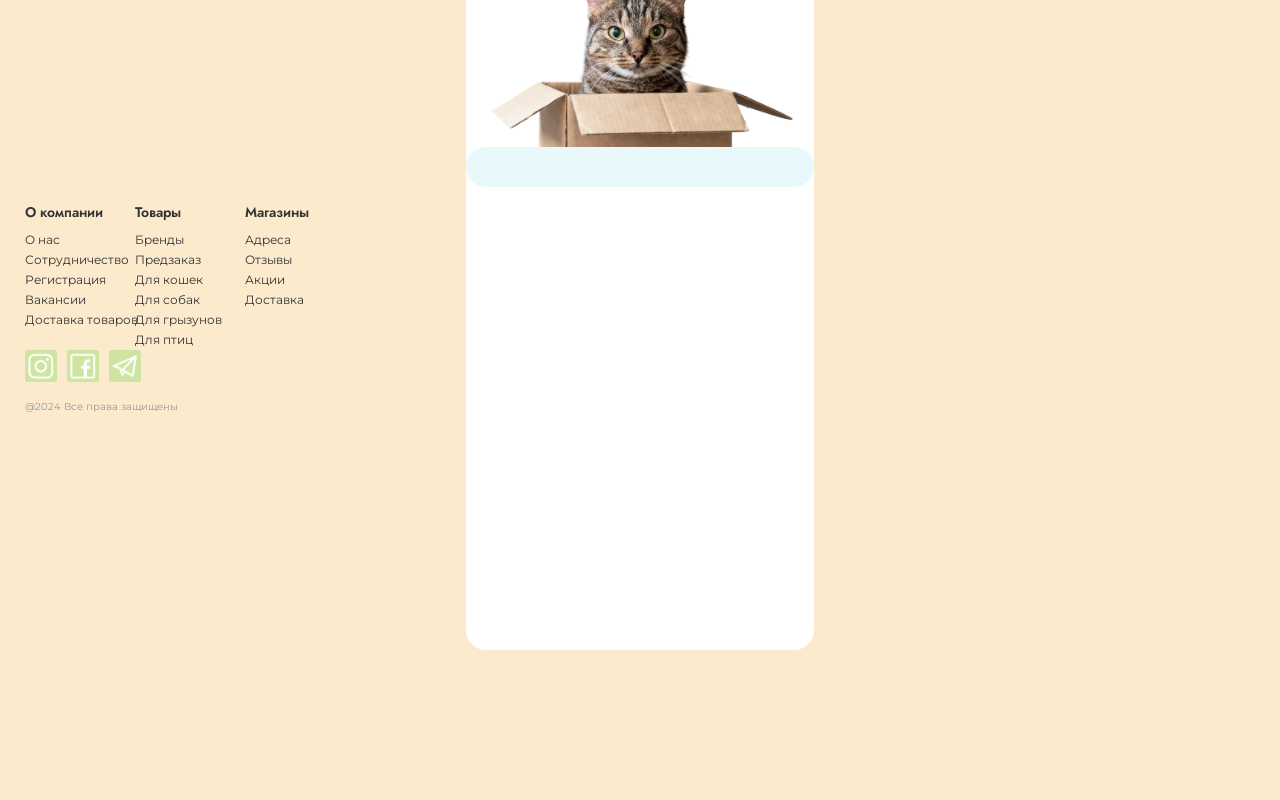
==== commit af3a66d2: "Update index.html" ====
--- a/landing/index.html
+++ b/landing/index.html
@@ -30,19 +30,36 @@
                 <div class="mobile-menu-header">
                     <img src="лого.svg" alt="Логотип" class="mobile-menu-logo">
                 </div>
-                <a href="#products" class="mobile-menu-item" onclick="closeMobileMenu()">Товары</a>
-                <a href="#about" class="mobile-menu-item" onclick="closeMobileMenu()">О нас</a>
-                <a href="#collections" class="mobile-menu-item" onclick="closeMobileMenu()">Подборки</a>
-                <a href="#articles" class="mobile-menu-item" onclick="closeMobileMenu()">Статьи</a>
-                <a href="#stores" class="mobile-menu-item" onclick="closeMobileMenu()">Магазины</a>
-                <a href="#delivery" class="mobile-menu-item" onclick="closeMobileMenu()">Доставка</a>
+                <!-- Блок "Товары" -->
+<div id="products" class="mobile-title-products-1">Тысячи товаров</div>
+
+<!-- Блок "О нас" -->
+<div id="about" class="mobile-title-about-1">Немного</div>
+
+<!-- Блок "Подборки" -->
+<div id="collections" class="mobile-title-collections-1">Подборки</div>
+
+<!-- Блок "Статьи" -->
+<div id="articles" class="mobile-title-social-1">Мы</div>
+
+<!-- Блок "Магазины" -->
+<div id="stores" class="mobile-title-stores-1">20 точек</div>
+
+<!-- Блок "Доставка" -->
+<div id="delivery" class="mobile-title-delivery-1">Доставка</div>
                 <div class="mobile-menu-contact" onclick="openModal()">
                     <img src="телефон.svg" alt="Телефон">
                     <span>Связаться с нами</span>
                 </div>
             </div>
         </div>
-
+<!-- Пункты меню -->
+<a href="#products" class="mobile-menu-item" onclick="closeMobileMenu(); return false;">Товары</a>
+<a href="#about" class="mobile-menu-item" onclick="closeMobileMenu(); return false;">О нас</a>
+<a href="#collections" class="mobile-menu-item" onclick="closeMobileMenu(); return false;">Подборки</a>
+<a href="#articles" class="mobile-menu-item" onclick="closeMobileMenu(); return false;">Статьи</a>
+<a href="#stores" class="mobile-menu-item" onclick="closeMobileMenu(); return false;">Магазины</a>
+<a href="#delivery" class="mobile-menu-item" onclick="closeMobileMenu(); return false;">Доставка</a>
         <!-- ===== КОТИК ===== -->
         <div class="mobile-cat">
             <img src="котик.png" alt="Котик">
@@ -466,10 +483,14 @@
             </div>
         </div>
     </div>
+            <!-- ===== ПЛАШКА E9F9FB ===== -->
+        <div class="mobile-footer-bar"></div>
             <!-- ===== КАРТИНКА КАРТ.png ===== -->
         <div class="mobile-map">
             <img src="карт.png" alt="Карта">
         </div>
+    
+    
 
         </div>
     <script src="телефон.js"></script>
--- a/landing/телефон.css
+++ b/landing/телефон.css
@@ -684,10 +684,7 @@
     height: 45px;
 }
 
-/* ============================================================
-   БЛОК: "Тысячи товаров по выгодным ценам" (МОБИЛЬНЫЙ)
-   ============================================================ */
-
+/* ===== ЗАГОЛОВКИ "ТЫСЯЧИ ТОВАРОВ" ===== */
 .mobile-title-products-1 {
     position: absolute;
     left: 50%;
@@ -695,12 +692,12 @@
     top: 1274px;
     font-family: 'Jost', sans-serif;
     font-weight: 600;
-    font-size: 36px;
+    font-size: 34px; /* Было 36px, стало 34px */
     color: #333333;
     z-index: 8;
     line-height: 1;
     text-align: center;
-    letter-spacing: -0.04em;
+    letter-spacing: -0.06em; /* Уменьшенный межбуквенный интервал */
 }
 
 .mobile-title-products-2 {
@@ -716,7 +713,7 @@
     line-height: 1;
     text-align: center;
     white-space: nowrap;
-    letter-spacing: -0.04em;
+    letter-spacing: -0.06em; /* Уменьшенный межбуквенный интервал */
 }
 
 /* ============================================================
@@ -1848,3 +1845,158 @@
     box-shadow: 0 4px 20px rgba(0, 0, 0, 0.1);
     z-index: 100;
 }
+
+/* ============================================================
+   КАРТИНКА КАРТ.png
+   ============================================================ */
+
+.mobile-map {
+    position: absolute;
+    left: 50%;
+    transform: translateX(-50%);
+    top: 3089px;
+    width: 310px;
+    height: 313px;
+    z-index: 8;
+}
+
+.mobile-map img {
+    width: 100%;
+    height: 100%;
+    display: block;
+    object-fit: contain;
+}
+
+/* ============================================================
+   ПЛАШКА E9F9FB
+   ============================================================ */
+
+.mobile-footer-bar {
+    position: absolute;
+    left: 50%;
+    transform: translateX(-50%);
+    top: 6547px;
+    width: 348px;
+    height: 40px;
+    background: #E9F9FB;
+    border-radius: 20px;
+    z-index: 8;
+}
+
+/* ============================================================
+   ФУТЕР (МОБИЛЬНЫЙ) — ЦЕНТРИРОВАН
+   ============================================================ */
+
+.mobile-footer-title {
+    position: absolute;
+    font-family: 'Jost', sans-serif;
+    font-weight: 600;
+    font-size: 14px;
+    color: #333333;
+    z-index: 8;
+}
+
+.mobile-footer-title-1 {
+    left: 25px;
+    top: 6602px;
+}
+
+.mobile-footer-title-2 {
+    left: 135px;
+    top: 6602px;
+}
+
+.mobile-footer-title-3 {
+    left: 245px;
+    top: 6602px;
+}
+
+/* Ссылки в футере */
+.mobile-footer-link {
+    position: absolute;
+    font-family: 'Montserrat', sans-serif;
+    font-weight: 400;
+    font-size: 12px;
+    color: #333333;
+    z-index: 9;
+    cursor: pointer;
+    text-decoration: none;
+    transition: color 0.3s ease;
+    line-height: 1.6;
+}
+
+.mobile-footer-link:hover {
+    color: #999999;
+}
+
+/* Колонка "О компании" (x=25) */
+.mobile-footer-link-1 { left: 25px; top: 6630px; }
+.mobile-footer-link-2 { left: 25px; top: 6650px; }
+.mobile-footer-link-3 { left: 25px; top: 6670px; }
+.mobile-footer-link-4 { left: 25px; top: 6690px; }
+.mobile-footer-link-5 { left: 25px; top: 6710px; }
+
+/* Колонка "Товары" (x=135) */
+.mobile-footer-link-6 { left: 135px; top: 6630px; }
+.mobile-footer-link-7 { left: 135px; top: 6650px; }
+.mobile-footer-link-8 { left: 135px; top: 6670px; }
+.mobile-footer-link-9 { left: 135px; top: 6690px; }
+.mobile-footer-link-10 { left: 135px; top: 6710px; }
+.mobile-footer-link-11 { left: 135px; top: 6730px; }
+
+/* Колонка "Магазины" (x=245) */
+.mobile-footer-link-12 { left: 245px; top: 6630px; }
+.mobile-footer-link-13 { left: 245px; top: 6650px; }
+.mobile-footer-link-14 { left: 245px; top: 6670px; }
+.mobile-footer-link-15 { left: 245px; top: 6690px; }
+
+/* Иконки соцсетей */
+.mobile-footer-social {
+    position: absolute;
+    width: 32px;
+    height: 32px;
+    z-index: 9;
+    cursor: pointer;
+    transition: opacity 0.3s ease, transform 0.3s ease;
+    display: block;
+    border-radius: 0;
+    overflow: hidden;
+}
+
+.mobile-footer-social:hover {
+    opacity: 0.7;
+    transform: scale(1.05);
+}
+
+.mobile-footer-social img {
+    width: 100%;
+    height: 100%;
+    display: block;
+    object-fit: contain;
+}
+
+.mobile-footer-inst {
+    left: 25px;
+    top: 6750px;
+}
+
+.mobile-footer-fb {
+    left: 67px;
+    top: 6750px;
+}
+
+.mobile-footer-tg {
+    left: 109px;
+    top: 6750px;
+}
+
+.mobile-footer-copyright {
+    position: absolute;
+    left: 25px;
+    top: 6800px;
+    font-family: 'Montserrat', sans-serif;
+    font-weight: 400;
+    font-size: 10px;
+    color: #999999;
+    z-index: 8;
+}
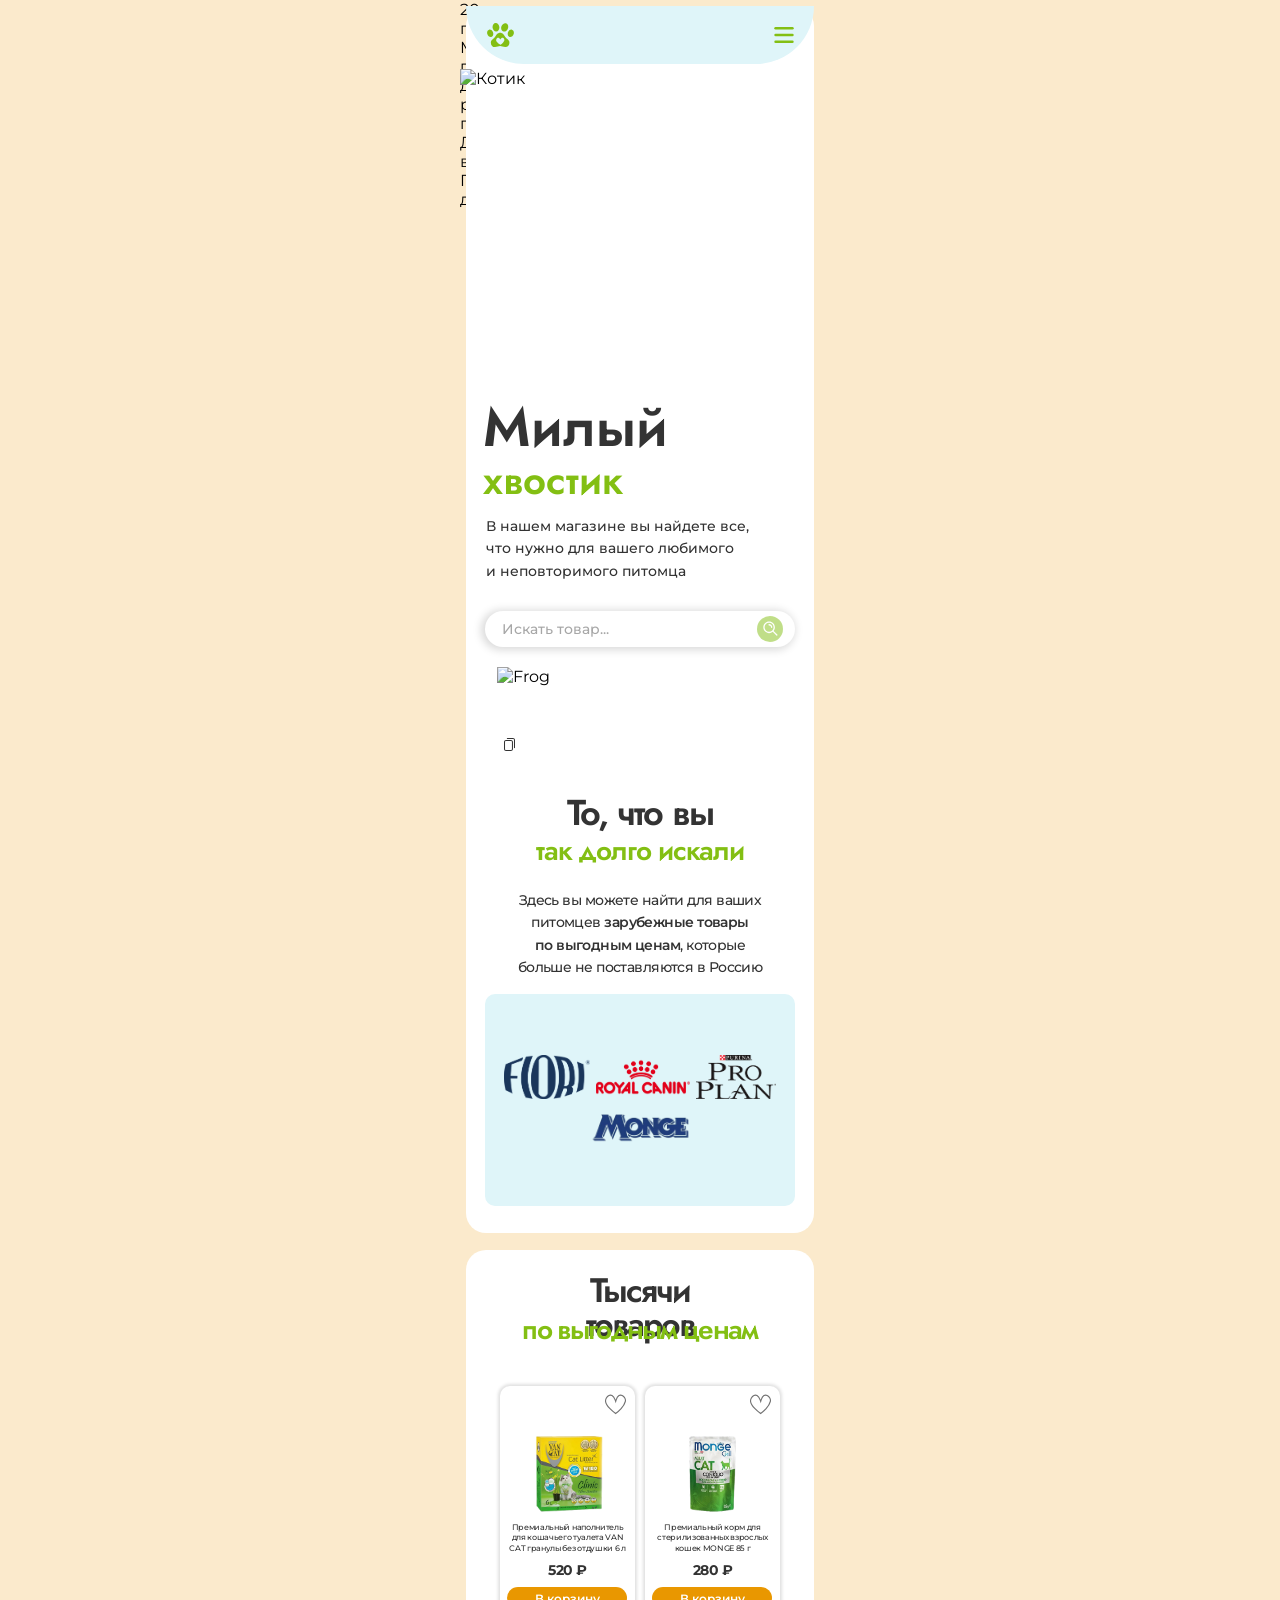
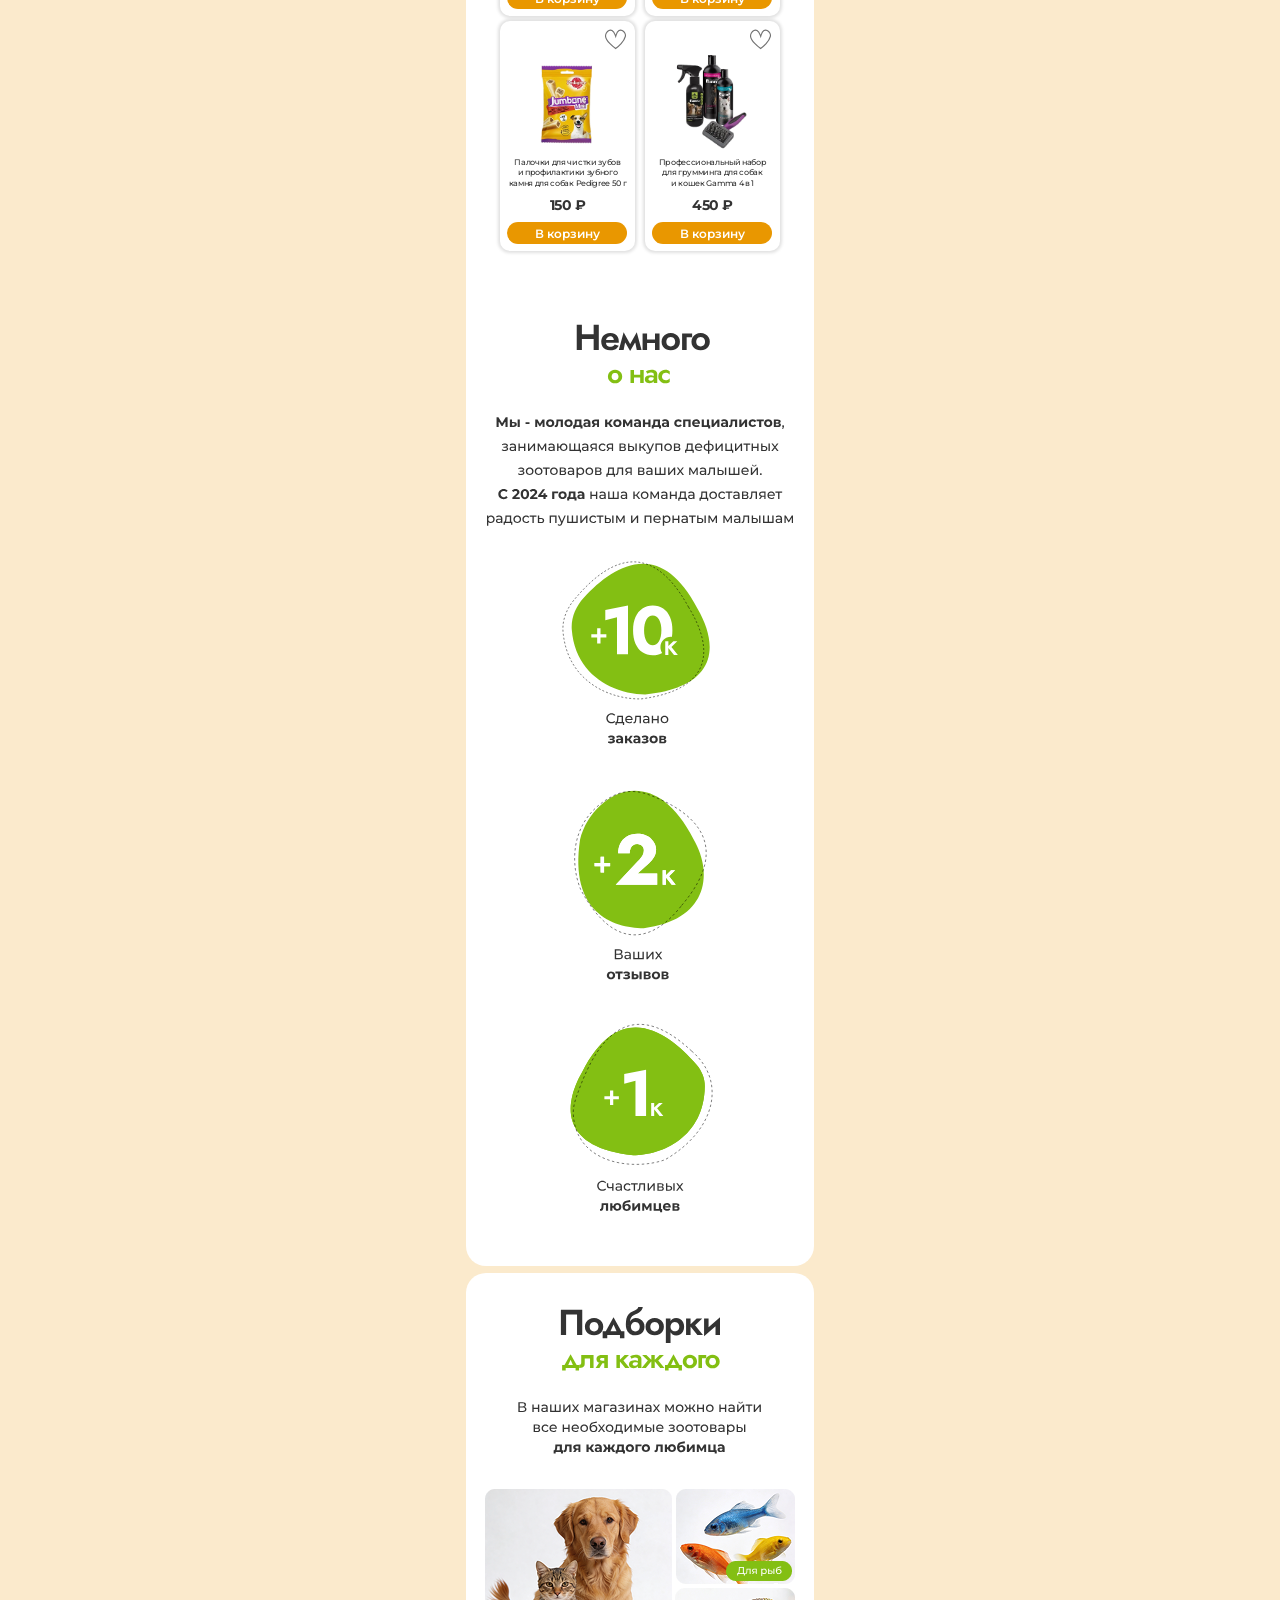
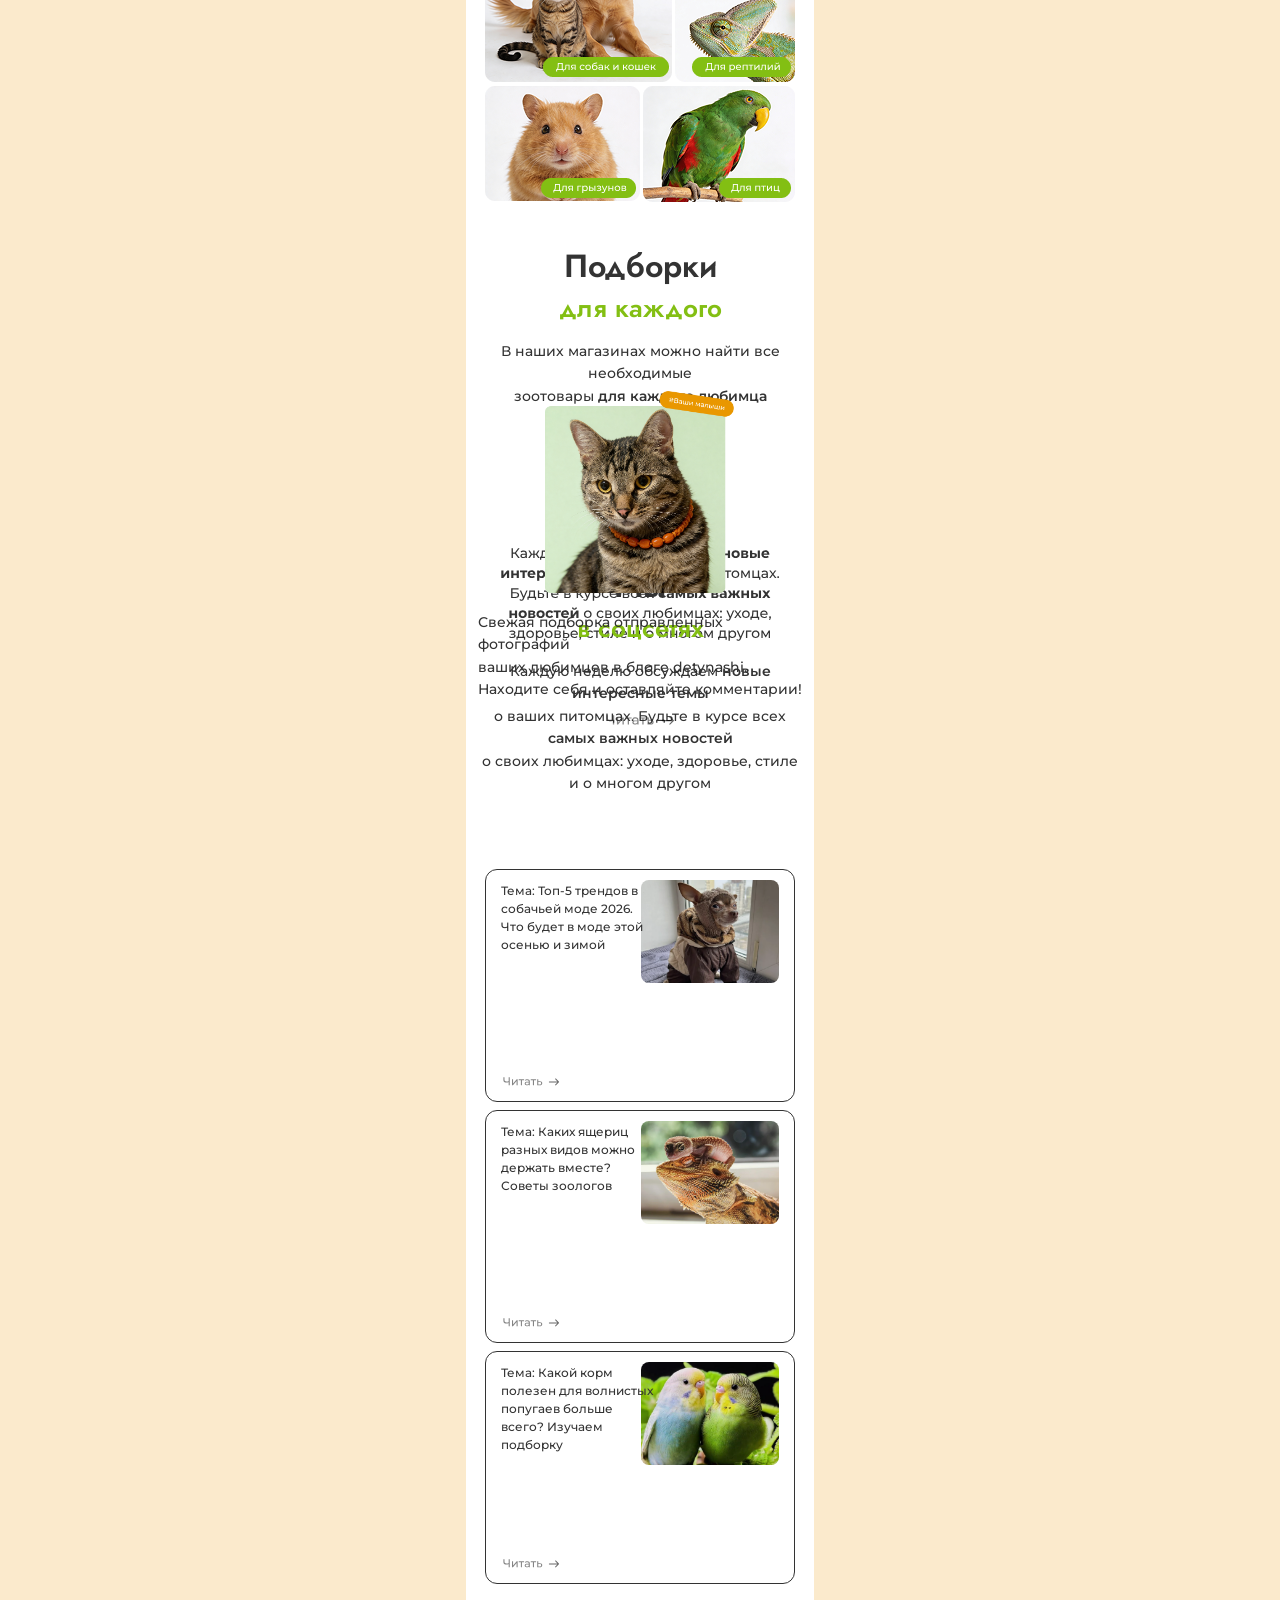
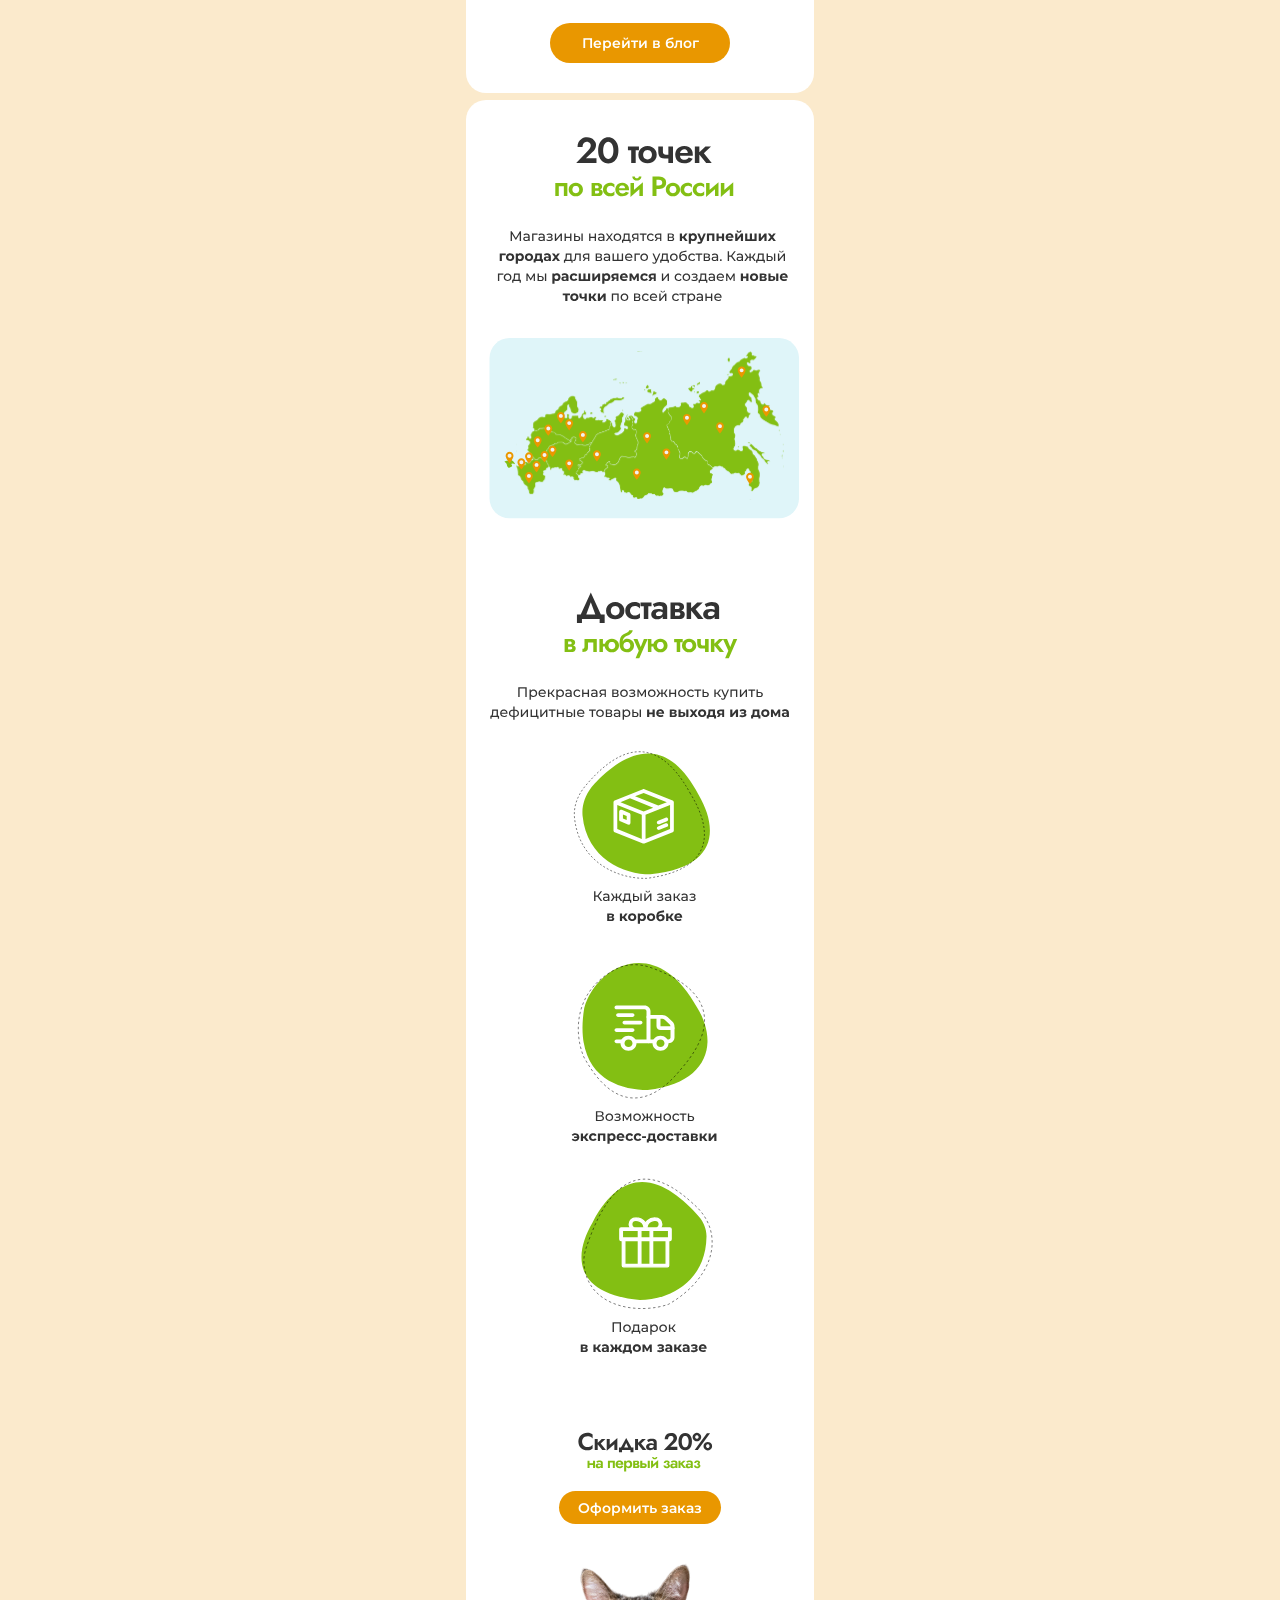
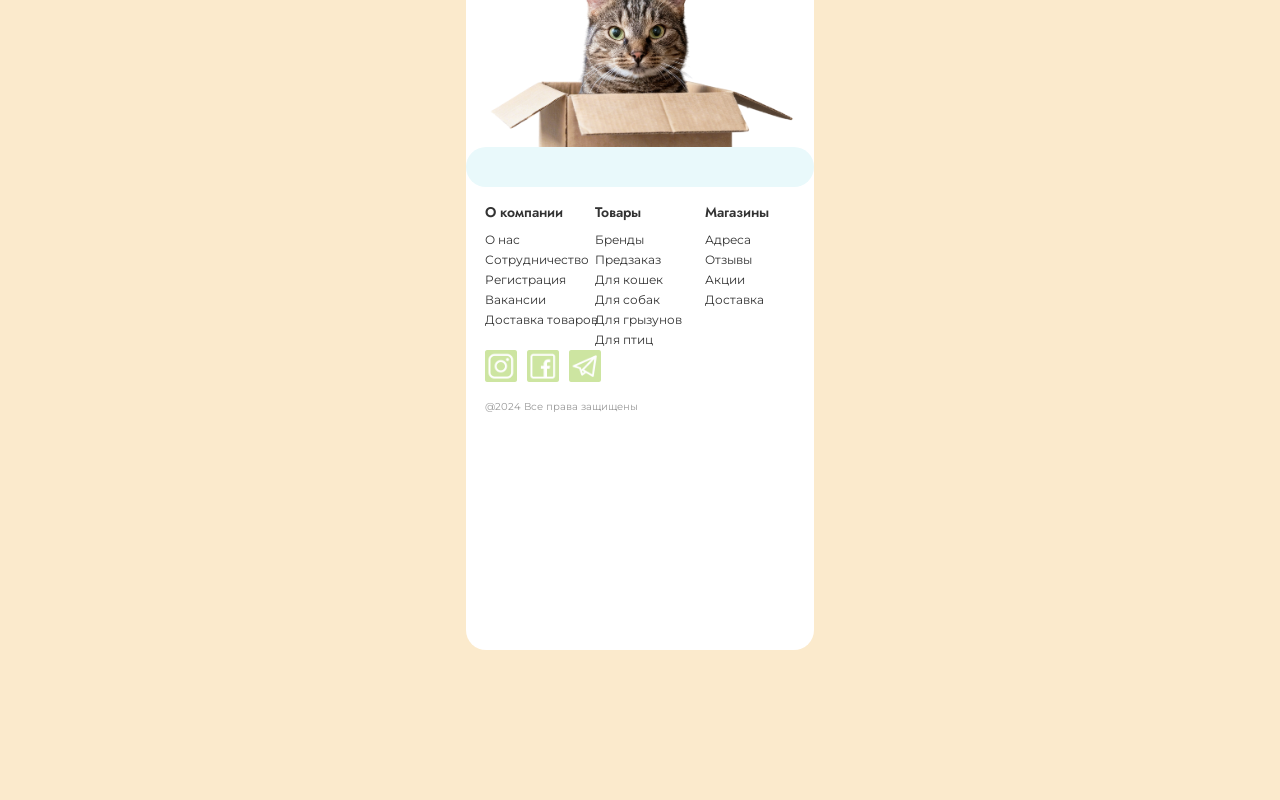
==== commit af5e4295: "Update index.html" ====
--- a/landing/index.html
+++ b/landing/index.html
@@ -30,36 +30,19 @@
                 <div class="mobile-menu-header">
                     <img src="лого.svg" alt="Логотип" class="mobile-menu-logo">
                 </div>
-                <!-- Блок "Товары" -->
-<div id="products" class="mobile-title-products-1">Тысячи товаров</div>
-
-<!-- Блок "О нас" -->
-<div id="about" class="mobile-title-about-1">Немного</div>
-
-<!-- Блок "Подборки" -->
-<div id="collections" class="mobile-title-collections-1">Подборки</div>
-
-<!-- Блок "Статьи" -->
-<div id="articles" class="mobile-title-social-1">Мы</div>
-
-<!-- Блок "Магазины" -->
-<div id="stores" class="mobile-title-stores-1">20 точек</div>
-
-<!-- Блок "Доставка" -->
-<div id="delivery" class="mobile-title-delivery-1">Доставка</div>
+                <a href="#products" class="mobile-menu-item" onclick="closeMobileMenu(); return false;">Товары</a>
+                <a href="#about" class="mobile-menu-item" onclick="closeMobileMenu(); return false;">О нас</a>
+                <a href="#collections" class="mobile-menu-item" onclick="closeMobileMenu(); return false;">Подборки</a>
+                <a href="#articles" class="mobile-menu-item" onclick="closeMobileMenu(); return false;">Статьи</a>
+                <a href="#stores" class="mobile-menu-item" onclick="closeMobileMenu(); return false;">Магазины</a>
+                <a href="#delivery" class="mobile-menu-item" onclick="closeMobileMenu(); return false;">Доставка</a>
                 <div class="mobile-menu-contact" onclick="openModal()">
                     <img src="телефон.svg" alt="Телефон">
                     <span>Связаться с нами</span>
                 </div>
             </div>
         </div>
-<!-- Пункты меню -->
-<a href="#products" class="mobile-menu-item" onclick="closeMobileMenu(); return false;">Товары</a>
-<a href="#about" class="mobile-menu-item" onclick="closeMobileMenu(); return false;">О нас</a>
-<a href="#collections" class="mobile-menu-item" onclick="closeMobileMenu(); return false;">Подборки</a>
-<a href="#articles" class="mobile-menu-item" onclick="closeMobileMenu(); return false;">Статьи</a>
-<a href="#stores" class="mobile-menu-item" onclick="closeMobileMenu(); return false;">Магазины</a>
-<a href="#delivery" class="mobile-menu-item" onclick="closeMobileMenu(); return false;">Доставка</a>
+
         <!-- ===== КОТИК ===== -->
         <div class="mobile-cat">
             <img src="котик.png" alt="Котик">
@@ -96,43 +79,9 @@
             <img src="copy.svg" alt="Копировать" id="mobileIconImage">
         </div>
 
-    </div>
-
-    <!-- ===== МОДАЛЬНЫЕ ОКНА ===== -->
-    <div class="modal-overlay" id="modalOverlay">
-        <div class="modal-window">
-            <div class="modal-close" onclick="closeModal()">
-                <img src="close.svg" alt="Закрыть">
-            </div>
-            <div class="modal-title">Упс!</div>
-            <div class="modal-description">Кажется, страница не найдена. Попробуйте другую ссылку</div>
-            <div class="modal-404">404</div>
-            <div class="modal-image"><img src="404c.png" alt="404"></div>
-        </div>
-    </div>
-
-    <div class="modal-work-overlay" id="modalWorkOverlay">
-        <div class="modal-work-window">
-            <div class="modal-work-close" onclick="closeWorkModal()">
-                <img src="close.svg" alt="Закрыть">
-            </div>
-            <div class="modal-work-title">Упс!</div>
-            <div class="modal-work-description">На сайте ведутся работы. Скоро всё будет доступно!</div>
-            <div class="modal-work-404">500</div>
-            <div class="modal-work-image"><img src="500f.png" alt="Ведутся работы"></div>
-        </div>
-    </div>
-
-
-            <!-- ===== БЛОК: "То, что вы так долго искали" (МОБИЛЬНЫЙ) ===== -->
-        
-        <!-- Заголовок "То, что вы" -->
+        <!-- ===== БЛОК: "То, что вы так долго искали" ===== -->
         <div class="mobile-title-search-1">То, что вы</div>
-
-        <!-- Заголовок "так долго искали" -->
         <div class="mobile-title-search-2">так долго искали</div>
-
-        <!-- Текст описания -->
         <div class="mobile-description-search">
             Здесь вы можете найти для ваших<br>
             питомцев <span class="mobile-highlight">зарубежные товары</span><br>
@@ -156,15 +105,11 @@
             </div>
         </div>
 
-        <!-- ===== БЛОК: "Тысячи товаров по выгодным ценам" (МОБИЛЬНЫЙ) ===== -->
-        
-        <!-- Заголовок "Тысячи товаров" -->
-        <div class="mobile-title-products-1">Тысячи товаров</div>
-
-        <!-- Заголовок "по выгодным ценам" -->
+        <!-- ===== БЛОК: "Тысячи товаров по выгодным ценам" ===== -->
+        <div id="products" class="mobile-title-products-1">Тысячи товаров</div>
         <div class="mobile-title-products-2">по выгодным ценам</div>
 
-        <!-- ===== КАРТОЧКА ТОВАРА 1 ===== -->
+        <!-- Карточки товаров -->
         <div class="mobile-product-card mobile-card-1">
             <div class="mobile-product-image mobile-product-img-1">
                 <img src="товар1.png" alt="Товар 1">
@@ -188,7 +133,6 @@
             </div>
         </div>
 
-        <!-- ===== КАРТОЧКА ТОВАРА 2 ===== -->
         <div class="mobile-product-card mobile-card-2">
             <div class="mobile-product-image mobile-product-img-2">
                 <img src="товар2.png" alt="Товар 2">
@@ -212,7 +156,6 @@
             </div>
         </div>
 
-        <!-- ===== КАРТОЧКА ТОВАРА 3 ===== -->
         <div class="mobile-product-card mobile-card-3">
             <div class="mobile-product-image mobile-product-img-3">
                 <img src="товар3.png" alt="Товар 3">
@@ -236,7 +179,6 @@
             </div>
         </div>
 
-        <!-- ===== КАРТОЧКА ТОВАРА 4 ===== -->
         <div class="mobile-product-card mobile-card-4">
             <div class="mobile-product-image mobile-product-img-4">
                 <img src="товар4.png" alt="Товар 4">
@@ -259,16 +201,114 @@
                 <span>В корзину</span>
             </div>
         </div>
+
         <!-- ===== ИНФОРМАЦИОННЫЕ БЛОКИ ===== -->
-        
-        <!-- info.svg -->
         <div class="mobile-info-1">
             <img src="info.svg" alt="Информация">
         </div>
 
-        <!-- info2.svg -->
         <div class="mobile-info-2">
             <img src="info2.svg" alt="Информация 2">
+        </div>
+
+        <!-- ===== КАРТИНКА КАРТ.png ===== -->
+        <div class="mobile-map">
+            <img src="карт.png" alt="Карта">
+        </div>
+
+        <!-- ===== БЛОК: "Подборки для каждого" ===== -->
+        <div id="collections" class="mobile-title-collections-1">Подборки</div>
+        <div class="mobile-title-collections-2">для каждого</div>
+        <div class="mobile-description-collections">
+            В наших магазинах можно найти все необходимые<br>
+            зоотовары <span class="mobile-highlight-collections">для каждого любимца</span>
+        </div>
+        <div class="mobile-collections-info">
+            <img src="инф.svg" alt="Инфографика">
+        </div>
+
+        <!-- ===== БЛОК: "Мы в соцсетях" ===== -->
+        <div id="articles" class="mobile-title-social-1">Мы</div>
+        <div class="mobile-title-social-2">в соцсетях</div>
+        <div class="mobile-description-social">
+            Каждую неделю обсуждаем <span class="mobile-highlight-social">новые интересные темы</span><br>
+            о ваших питомцах. Будьте в курсе всех<br>
+            <span class="mobile-highlight-social">самых важных новостей</span><br>
+            о своих любимцах: уходе, здоровье, стиле и о многом другом
+        </div>
+        <div class="mobile-social-cat" onclick="openModal(event)">
+            <img src="кот.png" alt="Кот">
+        </div>
+        <div class="mobile-social-text-left">
+            Свежая подборка отправленных фотографий<br>
+            ваших любимцев в блоге detynashi.<br>
+            Находите себя и оставляйте комментарии!
+        </div>
+        <div class="mobile-social-read-btn" onclick="openModal(event)">
+            <img src="читать.svg" alt="Читать">
+        </div>
+
+        <!-- ===== КАРТОЧКИ СТАТЕЙ ===== -->
+        <div class="mobile-article-card mobile-article-1">
+            <div class="mobile-article-image">
+                <img src="dog.png" alt="Собака">
+            </div>
+            <div class="mobile-article-text">
+                Тема: Топ-5 трендов в собачьей моде 2026.<br>
+                Что будет в моде этой осенью и зимой
+            </div>
+            <div class="mobile-article-read-btn" onclick="openModal(event)">
+                <img src="читать.svg" alt="Читать">
+            </div>
+        </div>
+
+        <div class="mobile-article-card mobile-article-2">
+            <div class="mobile-article-image">
+                <img src="lizard.png" alt="Ящерица">
+            </div>
+            <div class="mobile-article-text">
+                Тема: Каких ящериц разных видов можно<br>
+                держать вместе? Советы зоологов
+            </div>
+            <div class="mobile-article-read-btn" onclick="openModal(event)">
+                <img src="читать.svg" alt="Читать">
+            </div>
+        </div>
+
+        <div class="mobile-article-card mobile-article-3">
+            <div class="mobile-article-image">
+                <img src="parrots.png" alt="Попугаи">
+            </div>
+            <div class="mobile-article-text">
+                Тема: Какой корм полезен для волнистых<br>
+                попугаев больше всего? Изучаем подборку
+            </div>
+            <div class="mobile-article-read-btn" onclick="openModal(event)">
+                <img src="читать.svg" alt="Читать">
+            </div>
+        </div>
+
+        <!-- Кнопка "Перейти в блог" -->
+        <div class="mobile-btn-blog" onclick="openModal(event)">
+            <span>Перейти в блог</span>
+        </div>
+
+        <!-- ===== БЛОК: "20 точек по всей России" ===== -->
+        <div id="stores" class="mobile-title-stores-1">20 точек</div>
+        <div class="mobile-title-stores-2">по всей России</div>
+        <div class="mobile-description-stores">
+            Магазины находятся в <span class="mobile-highlight-stores">крупнейших городах</span><br>
+            для вашего удобства. Каждый год мы<br>
+            <span class="mobile-highlight-stores">расширяемся</span> и создаем <span class="mobile-highlight-stores">новые точки</span><br>
+            по всей стране
+        </div>
+
+        <!-- ===== БЛОК: "Доставка" ===== -->
+        <div id="delivery" class="mobile-title-delivery-1">Доставка</div>
+        <div class="mobile-title-delivery-2">в любую точку</div>
+        <div class="mobile-description-delivery">
+            Прекрасная возможность купить<br>
+            дефицитные товары <span class="mobile-highlight-delivery">не выходя из дома</span>
         </div>
 
         <!-- ===== КНОПКА "ОФОРМИТЬ ЗАКАЗ" ===== -->
@@ -281,21 +321,20 @@
             <img src="кот в коробке.png" alt="Кот в коробке">
         </div>
 
-               <!-- ===== ФУТЕР (МОБИЛЬНЫЙ) ===== -->
-            
-        <!-- Заголовки колонок -->
+        <!-- ===== ПЛАШКА E9F9FB ===== -->
+        <div class="mobile-footer-bar"></div>
+
+        <!-- ===== ФУТЕР ===== -->
         <div class="mobile-footer-title mobile-footer-title-1">О компании</div>
         <div class="mobile-footer-title mobile-footer-title-2">Товары</div>
         <div class="mobile-footer-title mobile-footer-title-3">Магазины</div>
 
-        <!-- Ссылки колонки "О компании" -->
         <a class="mobile-footer-link mobile-footer-link-1" onclick="openWorkModal(event)">О нас</a>
         <a class="mobile-footer-link mobile-footer-link-2" onclick="openWorkModal(event)">Сотрудничество</a>
         <a class="mobile-footer-link mobile-footer-link-3" onclick="openWorkModal(event)">Регистрация</a>
         <a class="mobile-footer-link mobile-footer-link-4" onclick="openWorkModal(event)">Вакансии</a>
         <a class="mobile-footer-link mobile-footer-link-5" onclick="openWorkModal(event)">Доставка товаров</a>
 
-        <!-- Ссылки колонки "Товары" -->
         <a class="mobile-footer-link mobile-footer-link-6" onclick="openWorkModal(event)">Бренды</a>
         <a class="mobile-footer-link mobile-footer-link-7" onclick="openWorkModal(event)">Предзаказ</a>
         <a class="mobile-footer-link mobile-footer-link-8" onclick="openWorkModal(event)">Для кошек</a>
@@ -303,13 +342,11 @@
         <a class="mobile-footer-link mobile-footer-link-10" onclick="openWorkModal(event)">Для грызунов</a>
         <a class="mobile-footer-link mobile-footer-link-11" onclick="openWorkModal(event)">Для птиц</a>
 
-        <!-- Ссылки колонки "Магазины" -->
         <a class="mobile-footer-link mobile-footer-link-12" onclick="openWorkModal(event)">Адреса</a>
         <a class="mobile-footer-link mobile-footer-link-13" onclick="openWorkModal(event)">Отзывы</a>
         <a class="mobile-footer-link mobile-footer-link-14" onclick="openWorkModal(event)">Акции</a>
         <a class="mobile-footer-link mobile-footer-link-15" onclick="openWorkModal(event)">Доставка</a>
 
-        <!-- Иконки соцсетей -->
         <a class="mobile-footer-social mobile-footer-inst" onclick="openWorkModal(event)">
             <img src="инста.png" alt="Instagram">
         </a>
@@ -320,117 +357,55 @@
             <img src="тг.png" alt="Telegram">
         </a>
 
-        <!-- Копирайт -->
         <div class="mobile-footer-copyright">@2024 Все права защищены</div>
 
-        <!-- ===== БЛОК: "Мы в соцсетях" (МОБИЛЬНЫЙ) ===== -->
-        
-        <!-- Заголовок "Мы" -->
-        <div class="mobile-title-social-1">Мы</div>
-
-        <!-- Заголовок "в соцсетях" -->
-        <div class="mobile-title-social-2">в соцсетях</div>
-
-        <!-- Текст описания -->
-        <div class="mobile-description-social">
-            Каждую неделю обсуждаем <span class="mobile-highlight-social">новые интересные темы</span><br>
-            о ваших питомцах. Будьте в курсе всех<br>
-            <span class="mobile-highlight-social">самых важных новостей</span><br>
-            о своих любимцах: уходе, здоровье, стиле и о многом другом
-        </div>
-
-        <!-- Картинка кот.png -->
-        <div class="mobile-social-cat" onclick="openModal(event)">
-            <img src="кот.png" alt="Кот">
-        </div>
-
-        <!-- Текст с выравниванием по левому краю -->
-        <div class="mobile-social-text-left">
-            Свежая подборка отправленных фотографий<br>
-            ваших любимцев в блоге detynashi.<br>
-            Находите себя и оставляйте комментарии!
-        </div>
-
-        <!-- Кнопка "читать" -->
-        <div class="mobile-social-read-btn" onclick="openModal(event)">
-            <img src="читать.svg" alt="Читать">
-        </div>
-
-        <!-- ===== КАРТОЧКИ СТАТЕЙ ===== -->
-        
-        <!-- Статья 1 -->
-        <div class="mobile-article-card mobile-article-1">
-            <div class="mobile-article-image">
-                <img src="dog.png" alt="Собака">
-            </div>
-            <div class="mobile-article-text">
-                Тема: Топ-5 трендов в собачьей моде 2026.<br>
-                Что будет в моде этой осенью и зимой
-            </div>
-            <div class="mobile-article-read-btn" onclick="openModal(event)">
-                <img src="читать.svg" alt="Читать">
-            </div>
-        </div>
-
-        <!-- Статья 2 -->
-        <div class="mobile-article-card mobile-article-2">
-            <div class="mobile-article-image">
-                <img src="lizard.png" alt="Ящерица">
-            </div>
-            <div class="mobile-article-text">
-                Тема: Каких ящериц разных видов можно<br>
-                держать вместе? Советы зоологов
-            </div>
-            <div class="mobile-article-read-btn" onclick="openModal(event)">
-                <img src="читать.svg" alt="Читать">
-            </div>
-        </div>
-
-        <!-- Статья 3 -->
-        <div class="mobile-article-card mobile-article-3">
-            <div class="mobile-article-image">
-                <img src="parrots.png" alt="Попугаи">
-            </div>
-            <div class="mobile-article-text">
-                Тема: Какой корм полезен для волнистых<br>
-                попугаев больше всего? Изучаем подборку
-            </div>
-            <div class="mobile-article-read-btn" onclick="openModal(event)">
-                <img src="читать.svg" alt="Читать">
-            </div>
-        </div>
-
-        <!-- Кнопка "Перейти в блог" -->
-        <div class="mobile-btn-blog" onclick="openModal(event)">
-            <span>Перейти в блог</span>
-        </div>
-        <!-- ===== МОДАЛЬНОЕ ОКНО "ОФОРМЛЕНИЕ ЗАКАЗА" (МОБИЛЬНЫЙ) ===== -->
+    </div>
+
+    <!-- ===== МОДАЛЬНЫЕ ОКНА ===== -->
+    <div class="modal-overlay" id="modalOverlay">
+        <div class="modal-window">
+            <div class="modal-close" onclick="closeModal()">
+                <img src="close.svg" alt="Закрыть">
+            </div>
+            <div class="modal-title">Упс!</div>
+            <div class="modal-description">Кажется, страница не найдена. Попробуйте другую ссылку</div>
+            <div class="modal-404">404</div>
+            <div class="modal-image"><img src="404c.png" alt="404"></div>
+        </div>
+    </div>
+
+    <div class="modal-work-overlay" id="modalWorkOverlay">
+        <div class="modal-work-window">
+            <div class="modal-work-close" onclick="closeWorkModal()">
+                <img src="close.svg" alt="Закрыть">
+            </div>
+            <div class="modal-work-title">Упс!</div>
+            <div class="modal-work-description">На сайте ведутся работы. Скоро всё будет доступно!</div>
+            <div class="modal-work-404">500</div>
+            <div class="modal-work-image"><img src="500f.png" alt="Ведутся работы"></div>
+        </div>
+    </div>
+
+    <!-- ===== МОДАЛЬНОЕ ОКНО "ОФОРМЛЕНИЕ ЗАКАЗА" ===== -->
     <div class="modal-order-overlay" id="modalOrderOverlay">
         <div class="modal-order-window">
-            <!-- Крестик для закрытия -->
             <div class="modal-order-close" onclick="closeOrderModal()">
                 <img src="close.svg" alt="Закрыть">
             </div>
-
-            <!-- Заголовок "Оформление заказа" -->
             <div class="modal-order-title">Оформление заказа</div>
 
-            <!-- Поле "Имя" -->
             <div class="modal-order-label" style="left:30px; top:100px;">Имя</div>
             <input type="text" class="modal-order-input" id="orderName" placeholder="Введите ваше имя" style="left:30px; top:125px; width:280px; height:40px;">
             <div class="modal-order-error" id="nameError" style="left:30px; top:170px;"></div>
 
-            <!-- Поле "Почта" -->
             <div class="modal-order-label" style="left:30px; top:195px;">Почта</div>
             <input type="email" class="modal-order-input" id="orderEmail" placeholder="Введите любую почту" style="left:30px; top:220px; width:280px; height:40px;">
             <div class="modal-order-error" id="emailError" style="left:30px; top:265px;"></div>
 
-            <!-- Поле "Телефон" -->
             <div class="modal-order-label" style="left:30px; top:290px;">Телефон</div>
             <input type="tel" class="modal-order-input" id="orderPhone" placeholder="Введите номер телефона" style="left:30px; top:315px; width:280px; height:40px;">
             <div class="modal-order-error" id="phoneError" style="left:30px; top:360px;"></div>
 
-            <!-- Поле "Регион" -->
             <div class="modal-order-label" style="left:30px; top:385px;">Регион</div>
             <select class="modal-order-select" id="orderCity" style="left:30px; top:410px; width:280px; height:40px;">
                 <option value="">Выберите регион</option>
@@ -455,19 +430,17 @@
             </select>
             <div class="modal-order-error" id="cityError" style="left:30px; top:455px;"></div>
 
-            <!-- Поле "Адрес доставки" -->
             <div class="modal-order-label" style="left:30px; top:480px;">Адрес доставки</div>
             <input type="text" class="modal-order-input" id="orderAddress" placeholder="Введите адрес доставки" style="left:30px; top:505px; width:280px; height:40px;">
             <div class="modal-order-error" id="addressError" style="left:30px; top:550px;"></div>
 
-            <!-- Кнопка "Оформить заказ" -->
             <button class="modal-order-btn" id="orderSubmitBtn" disabled style="top:600px; width:200px; height:44px; left:50%; transform:translateX(-50%);">
                 <span>Оформить заказ</span>
             </button>
         </div>
     </div>
 
-        <!-- ===== МОДАЛЬНОЕ ОКНО "ЗАКАЗ ОФОРМЛЕН!" (МОБИЛЬНЫЙ) ===== -->
+    <!-- ===== МОДАЛЬНОЕ ОКНО "ЗАКАЗ ОФОРМЛЕН!" ===== -->
     <div class="modal-success-overlay" id="modalSuccessOverlay">
         <div class="modal-success-window">
             <div class="modal-success-close" onclick="closeSuccessModal()">
@@ -483,16 +456,7 @@
             </div>
         </div>
     </div>
-            <!-- ===== ПЛАШКА E9F9FB ===== -->
-        <div class="mobile-footer-bar"></div>
-            <!-- ===== КАРТИНКА КАРТ.png ===== -->
-        <div class="mobile-map">
-            <img src="карт.png" alt="Карта">
-        </div>
-    
-    
-
-        </div>
+
     <script src="телефон.js"></script>
 </body>
 </html>
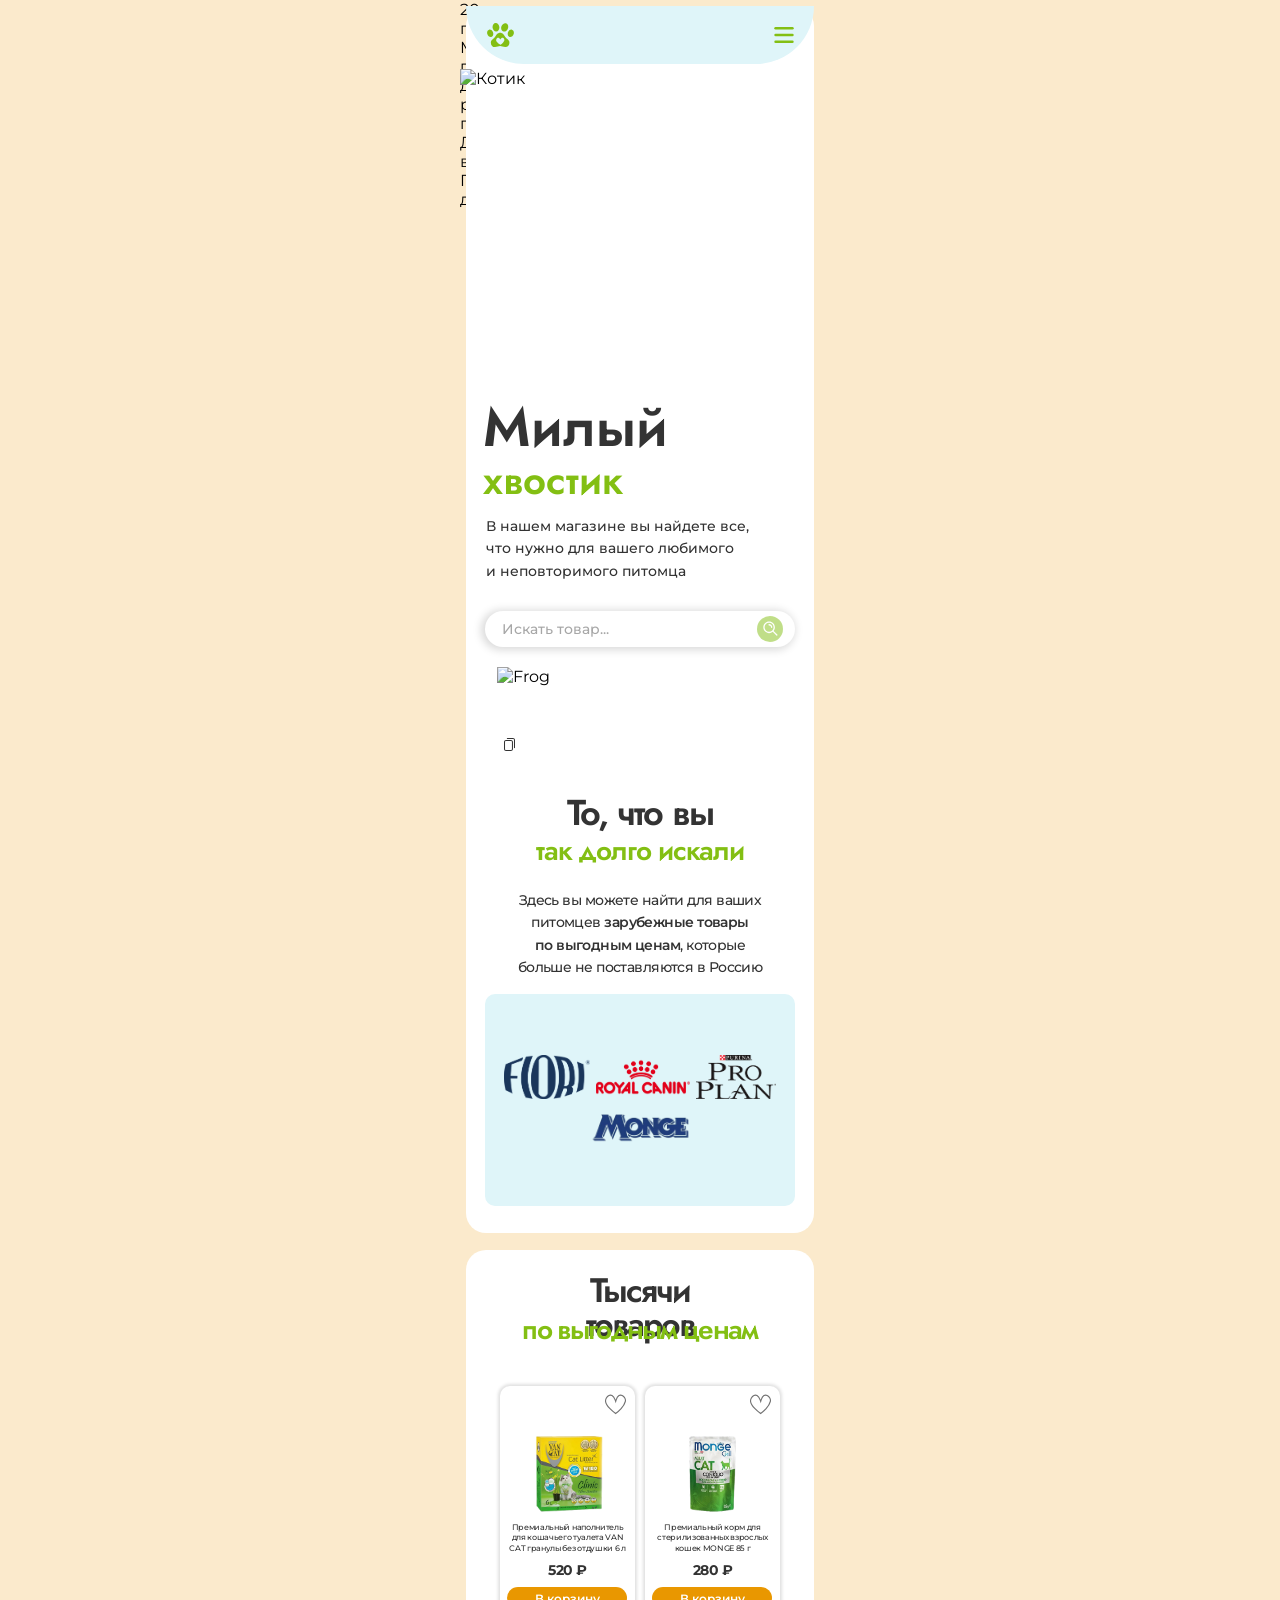
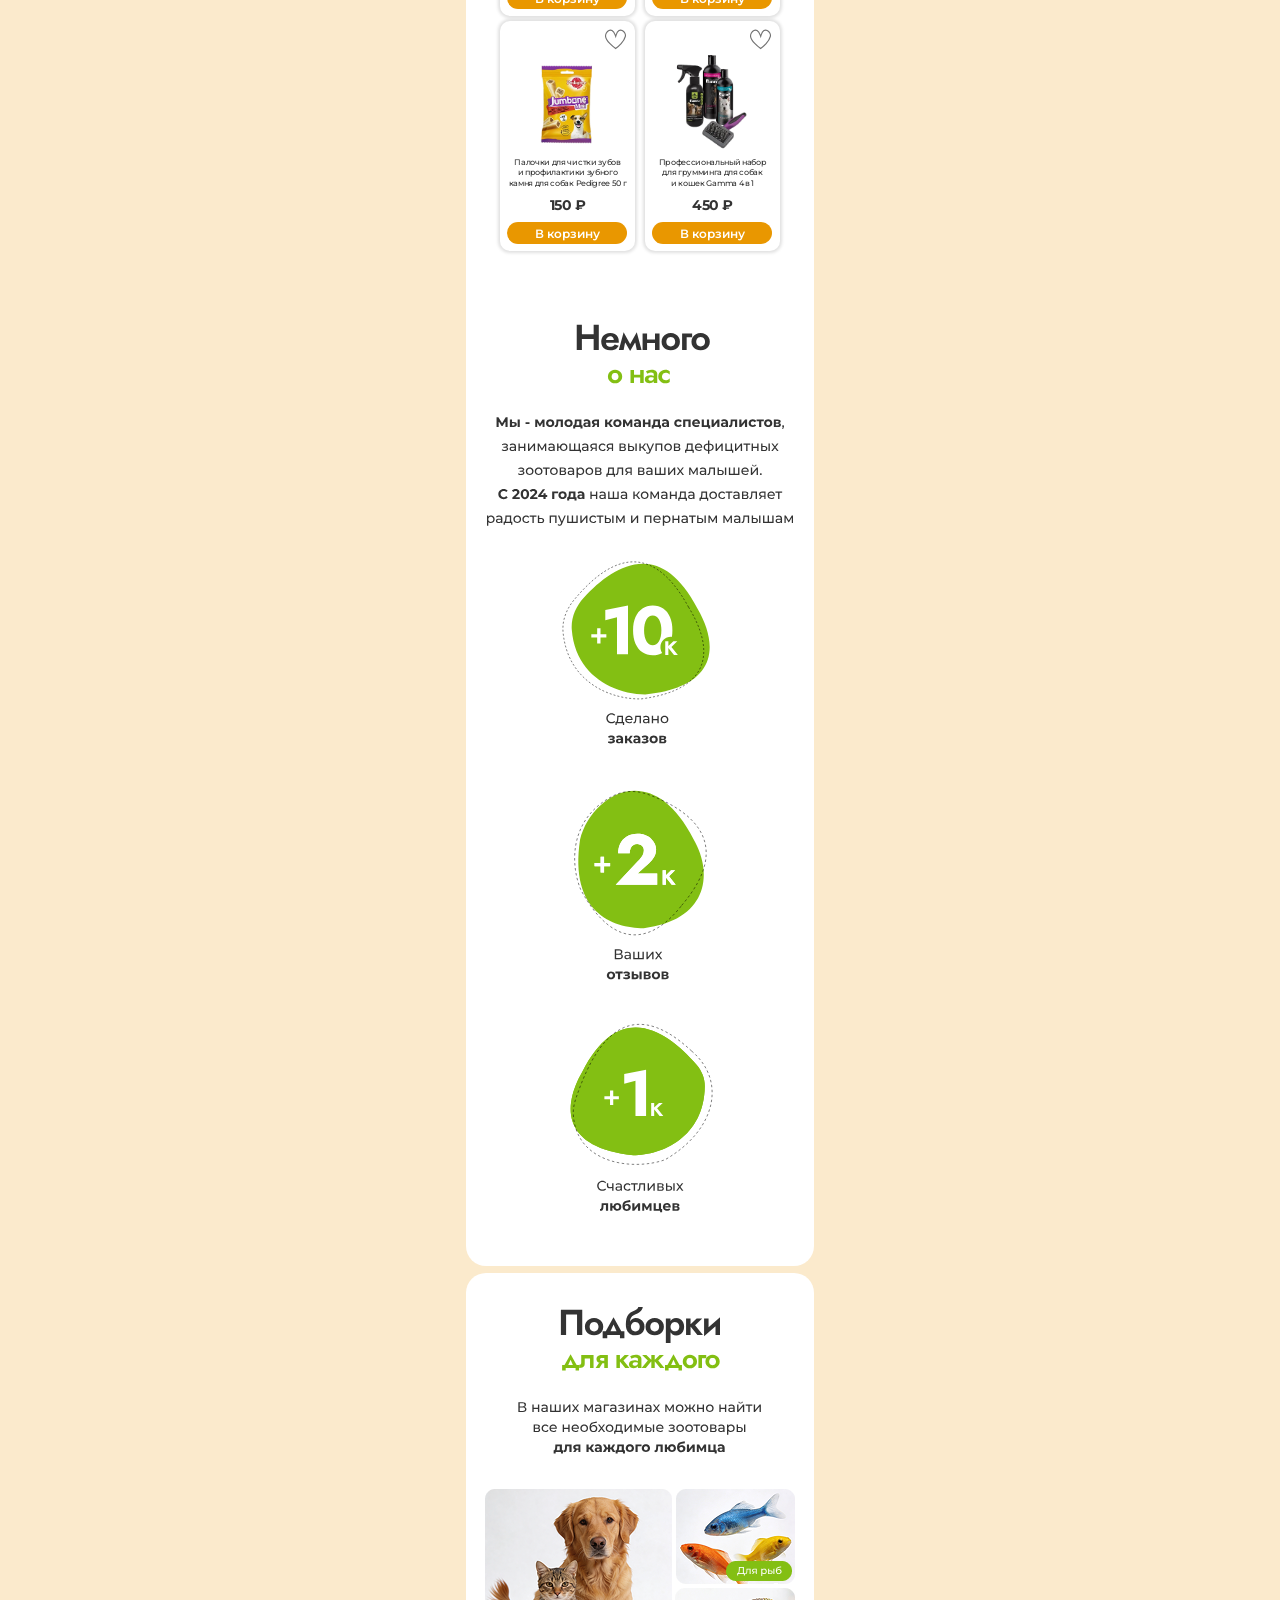
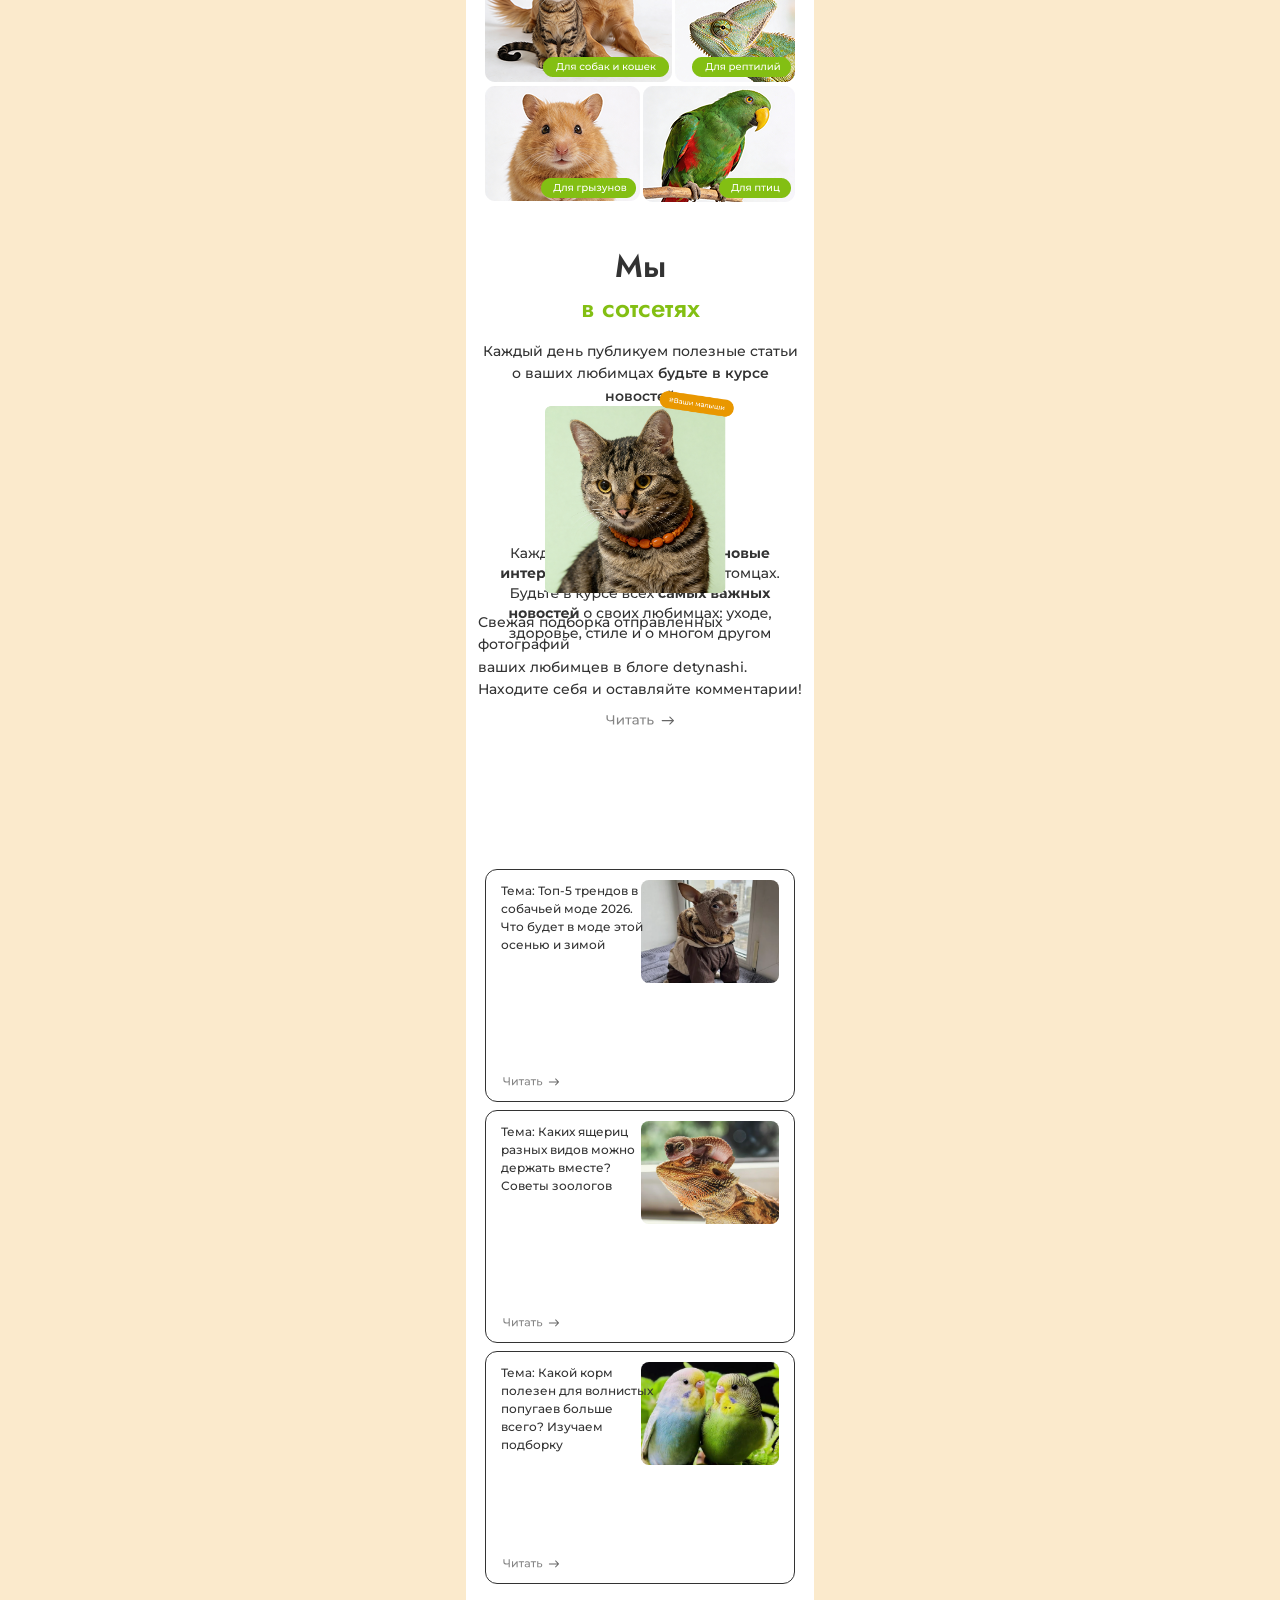
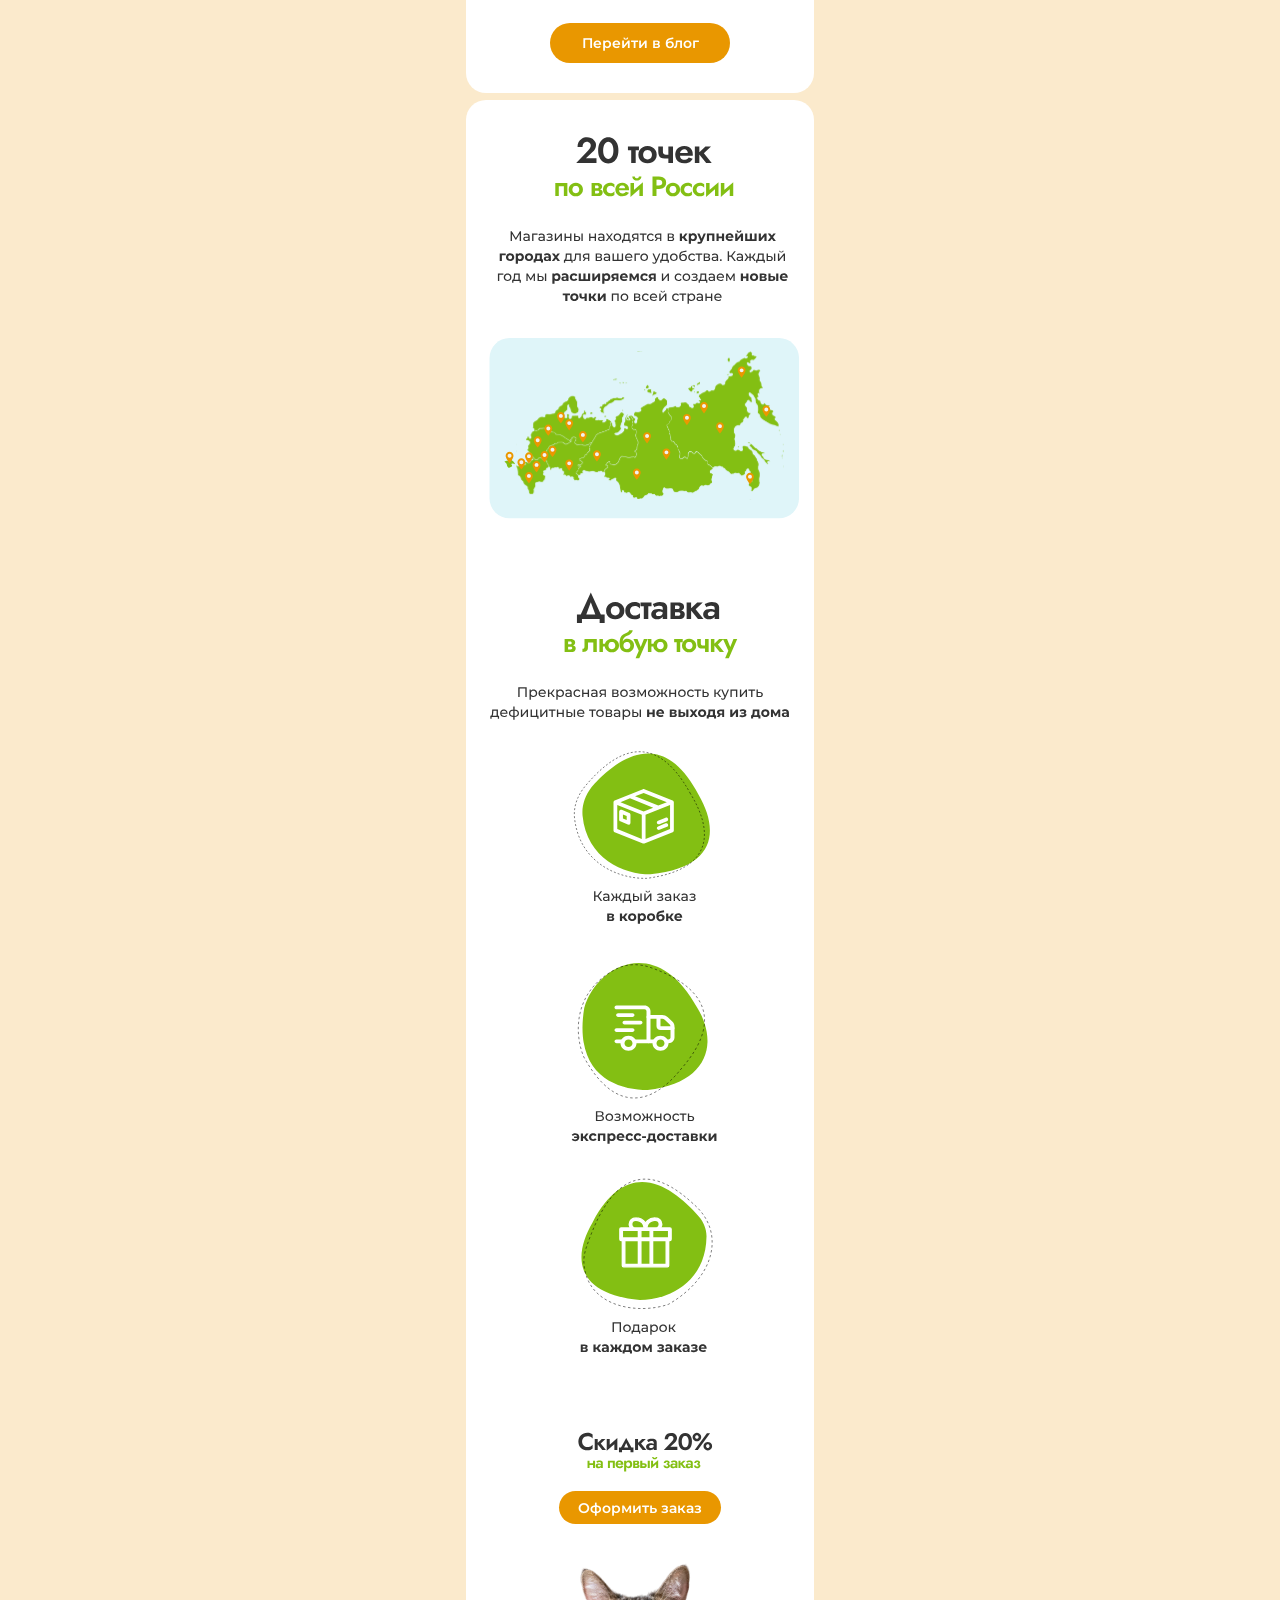
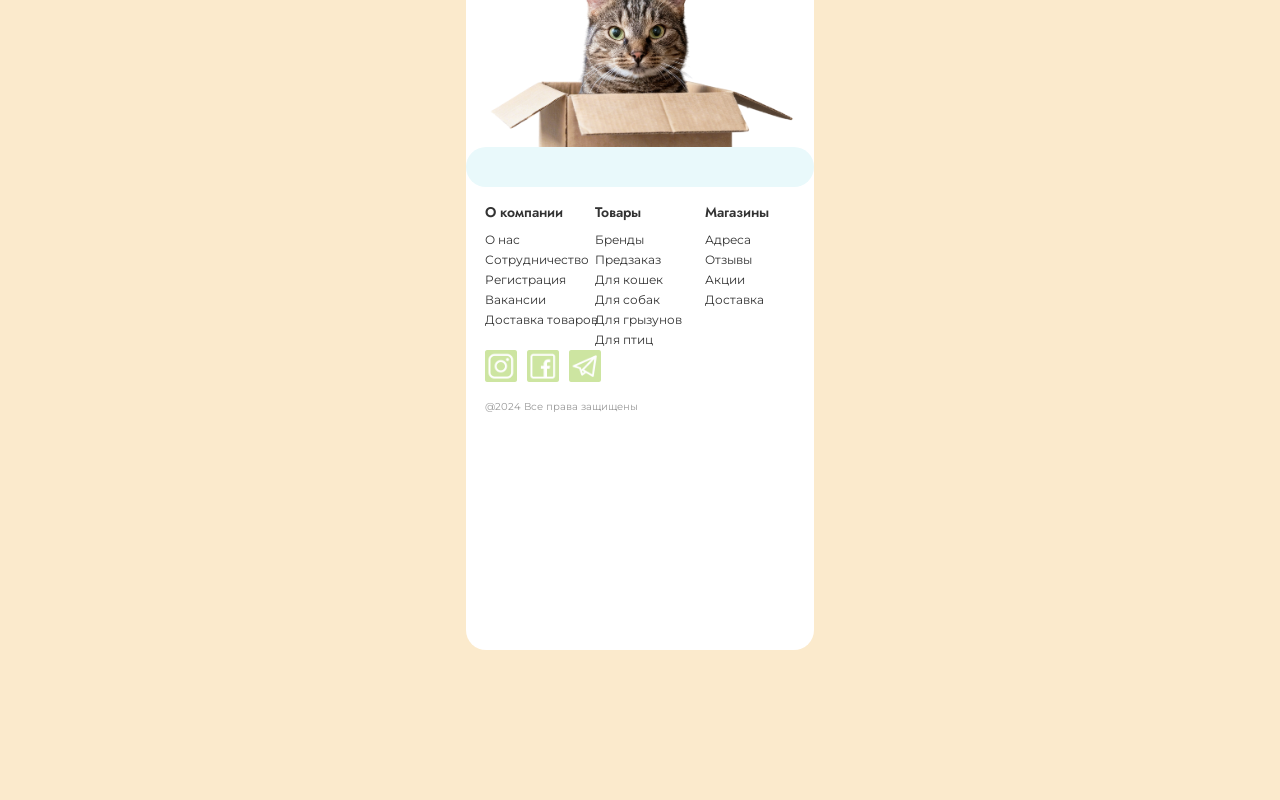
==== commit 74626c66: "Update index.html" ====
--- a/landing/index.html
+++ b/landing/index.html
@@ -217,25 +217,19 @@
         </div>
 
         <!-- ===== БЛОК: "Подборки для каждого" ===== -->
-        <div id="collections" class="mobile-title-collections-1">Подборки</div>
-        <div class="mobile-title-collections-2">для каждого</div>
+        <div id="collections" class="mobile-title-collections-1">Мы</div>
+        <div class="mobile-title-collections-2">в сотсетях</div>
         <div class="mobile-description-collections">
-            В наших магазинах можно найти все необходимые<br>
-            зоотовары <span class="mobile-highlight-collections">для каждого любимца</span>
+            Каждый день публикуем полезные статьи<br>
+            о ваших любимцах <span class="mobile-highlight-collections">
+                будьте в курсе новостей</span>
         </div>
         <div class="mobile-collections-info">
             <img src="инф.svg" alt="Инфографика">
         </div>
 
         <!-- ===== БЛОК: "Мы в соцсетях" ===== -->
-        <div id="articles" class="mobile-title-social-1">Мы</div>
-        <div class="mobile-title-social-2">в соцсетях</div>
-        <div class="mobile-description-social">
-            Каждую неделю обсуждаем <span class="mobile-highlight-social">новые интересные темы</span><br>
-            о ваших питомцах. Будьте в курсе всех<br>
-            <span class="mobile-highlight-social">самых важных новостей</span><br>
-            о своих любимцах: уходе, здоровье, стиле и о многом другом
-        </div>
+        
         <div class="mobile-social-cat" onclick="openModal(event)">
             <img src="кот.png" alt="Кот">
         </div>
--- a/landing/телефон.css
+++ b/landing/телефон.css
@@ -1182,11 +1182,12 @@
    БЛОК: "Мы в соцсетях" (МОБИЛЬНЫЙ)
    ============================================================ */
 
+/* Заголовки и описание ПОДНЯТЫ НА 60px ВВЕРХ */
 .mobile-title-social-1 {
     position: absolute;
     left: 50%;
     transform: translateX(-50%);
-    top: 3770px; /* Было 3870, подняли на 100px */
+    top: 3770px; /* Было 3830px, подняли на 60px */
     font-family: 'Jost', sans-serif;
     font-weight: 600;
     font-size: 32px;
@@ -1200,7 +1201,7 @@
     position: absolute;
     left: 50%;
     transform: translateX(-50%);
-    top: 3815px; /* Было 3915, подняли на 100px */
+    top: 3815px; /* Было 3875px, подняли на 60px */
     font-family: 'Jost', sans-serif;
     font-weight: 600;
     font-size: 26px;
@@ -1214,7 +1215,7 @@
     position: absolute;
     left: 50%;
     transform: translateX(-50%);
-    top: 3860px; /* Было 3960, подняли на 100px */
+    top: 3860px; /* Было 3920px, подняли на 60px */
     font-family: 'Montserrat', sans-serif;
     font-weight: 500;
     font-size: 14px;
@@ -1230,11 +1231,12 @@
     color: #333333;
 }
 
+/* Картинка кота, текст и кнопка ОПУЩЕНЫ НА 40px ВНИЗ */
 .mobile-social-cat {
     position: absolute;
     left: 50%;
     transform: translateX(-50%);
-    top: 3590px; /* Было 3690, подняли на 100px */
+    top: 3590px; /* Было 3550px, опустили на 40px */
     width: 230px;
     height: 203px;
     z-index: 8;
@@ -1257,7 +1259,7 @@
     position: absolute;
     left: 50%;
     transform: translateX(-50%);
-    top: 3811px; /* Было 3911, подняли на 100px */
+    top: 3811px; /* Было 3771px, опустили на 40px */
     font-family: 'Montserrat', sans-serif;
     font-weight: 500;
     font-size: 14px;
@@ -1272,7 +1274,7 @@
     position: absolute;
     left: 50%;
     transform: translateX(-50%);
-    top: 3910px; /* Было 4010, подняли на 100px */
+    top: 3910px; /* Было 3870px, опустили на 40px */
     width: 68px;
     height: 19px;
     z-index: 9;
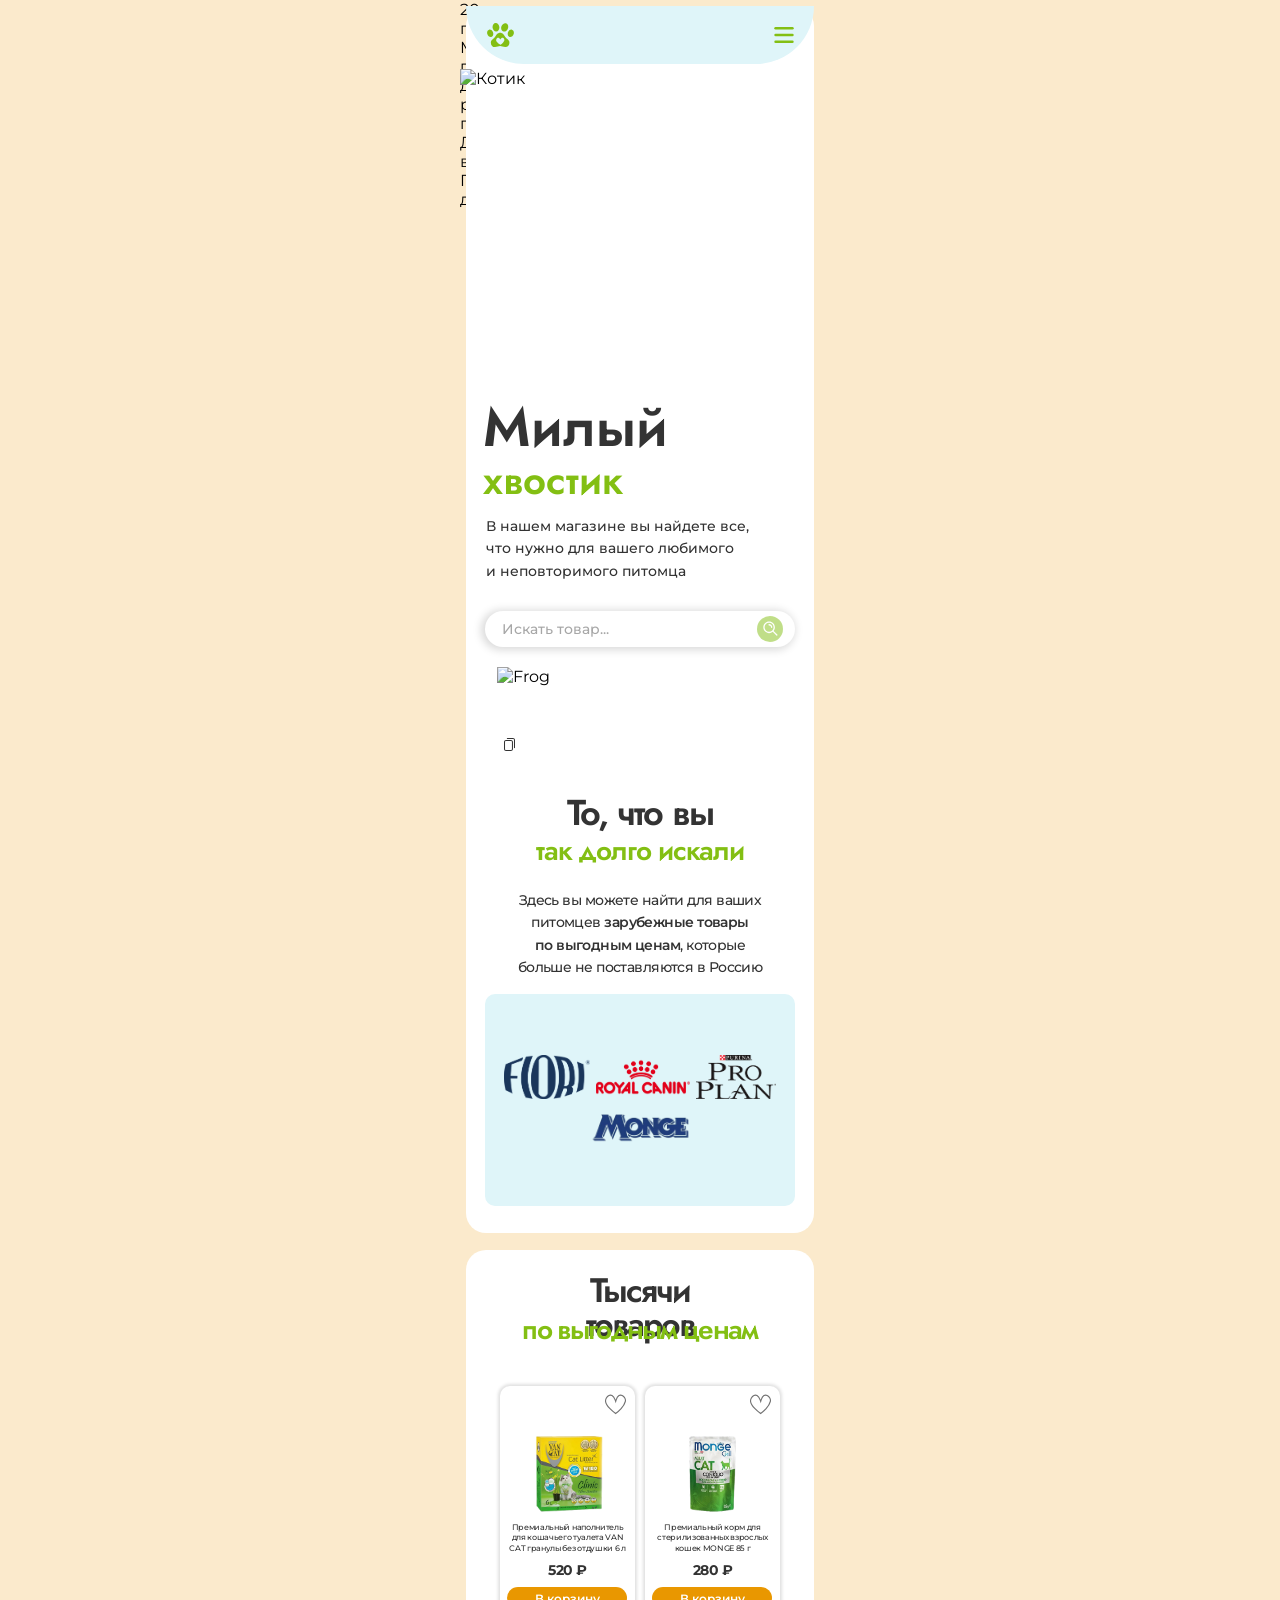
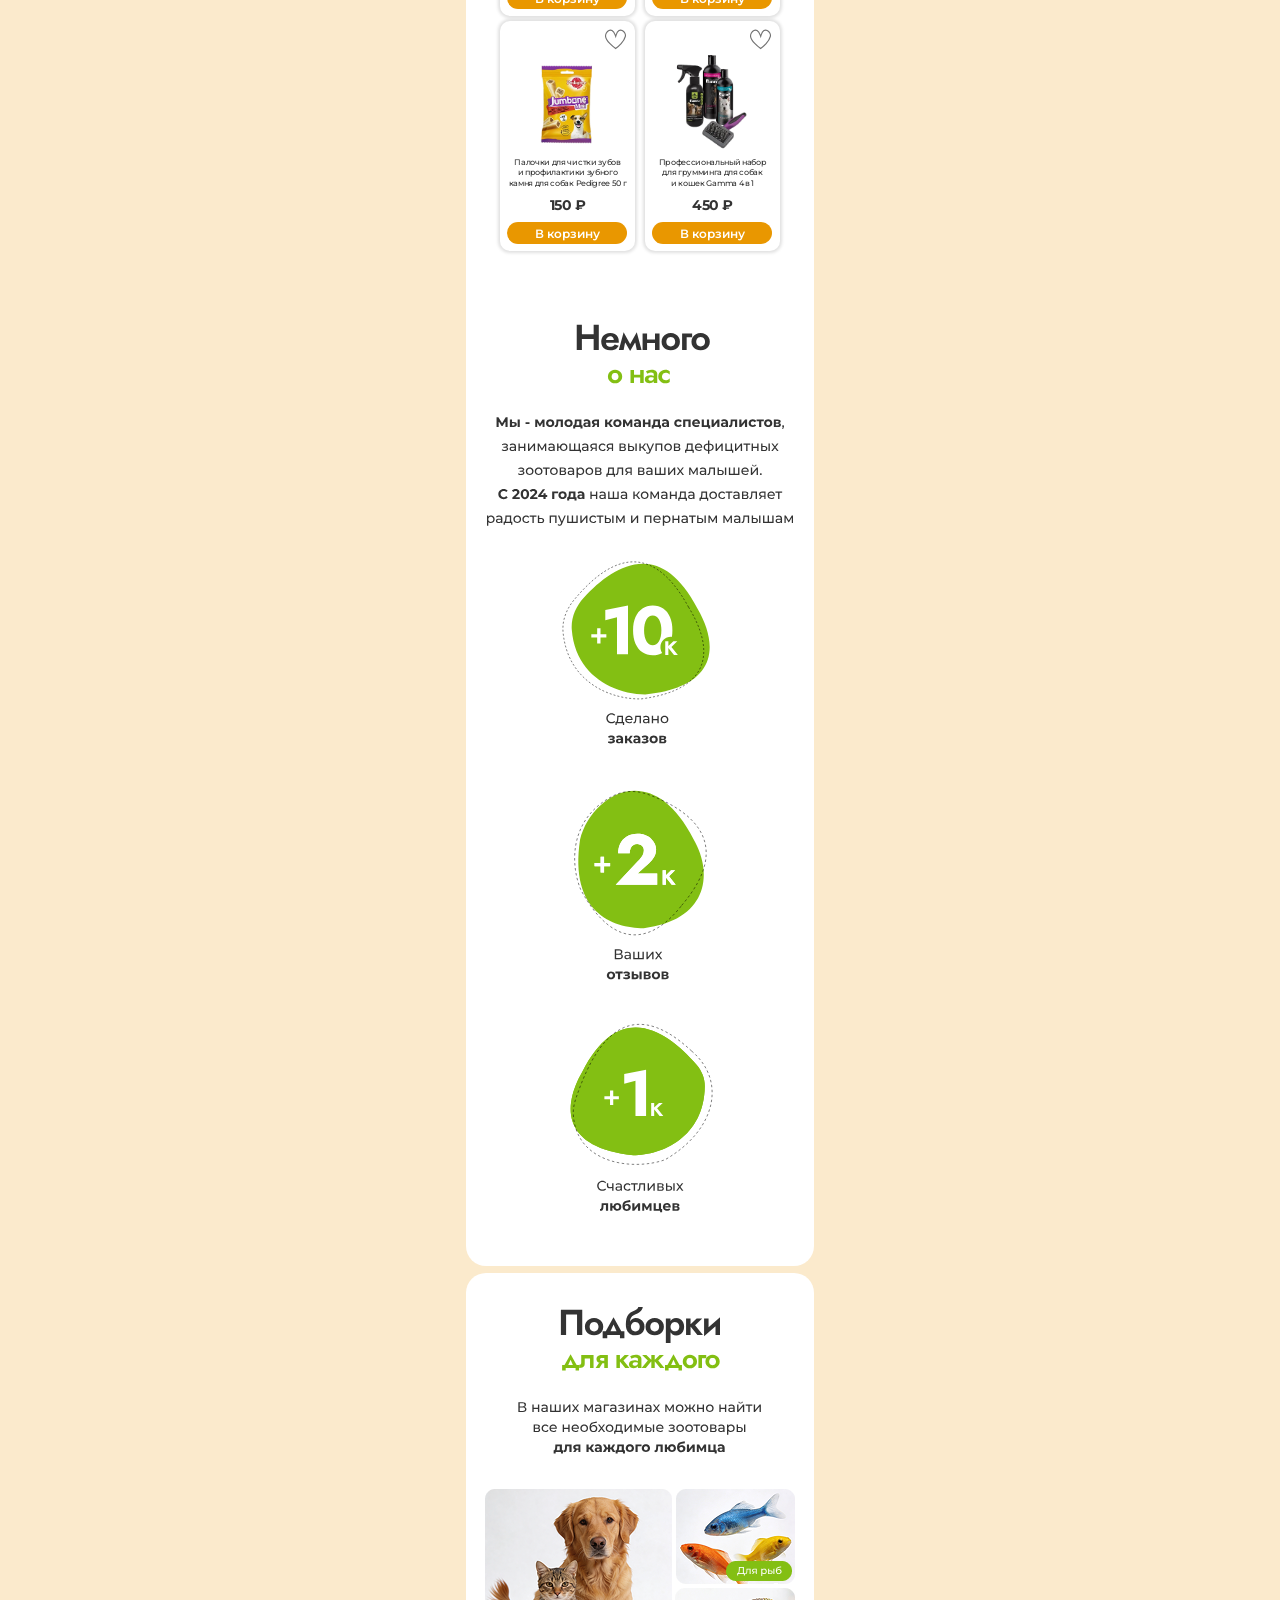
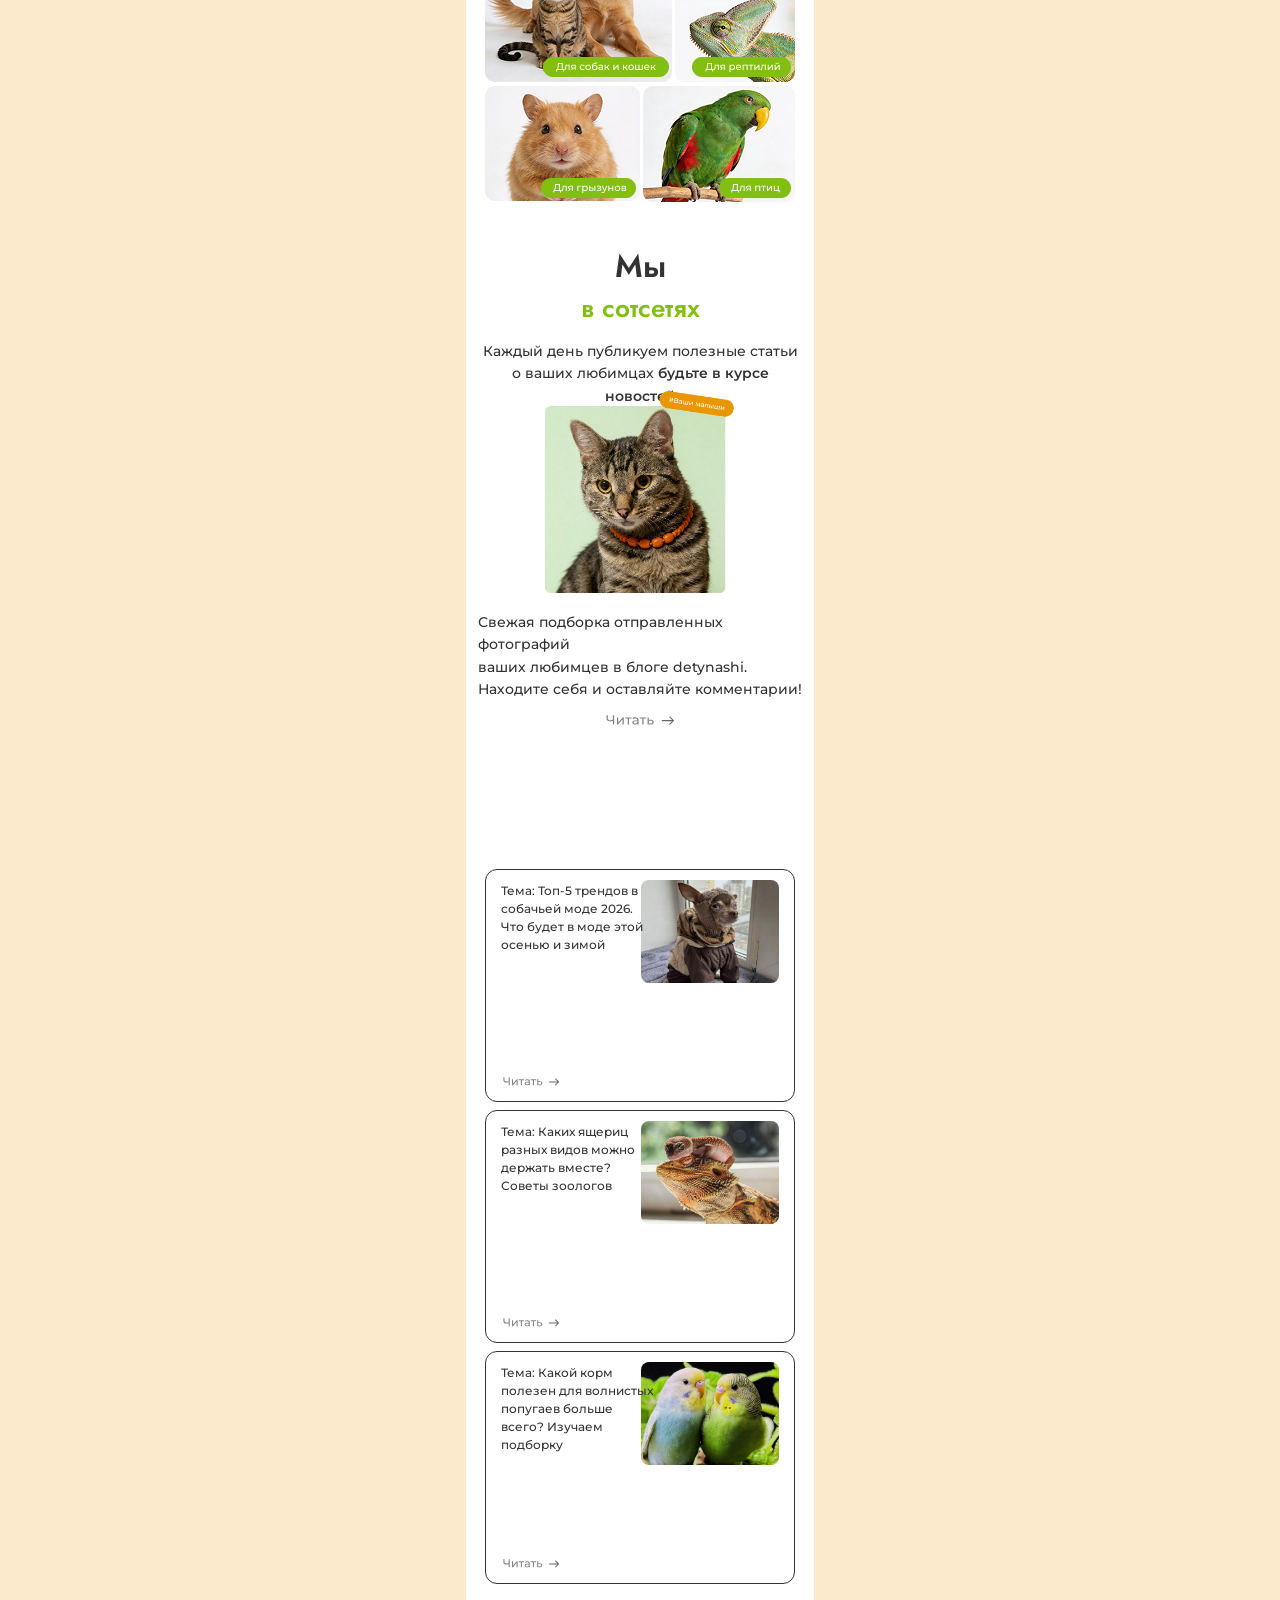
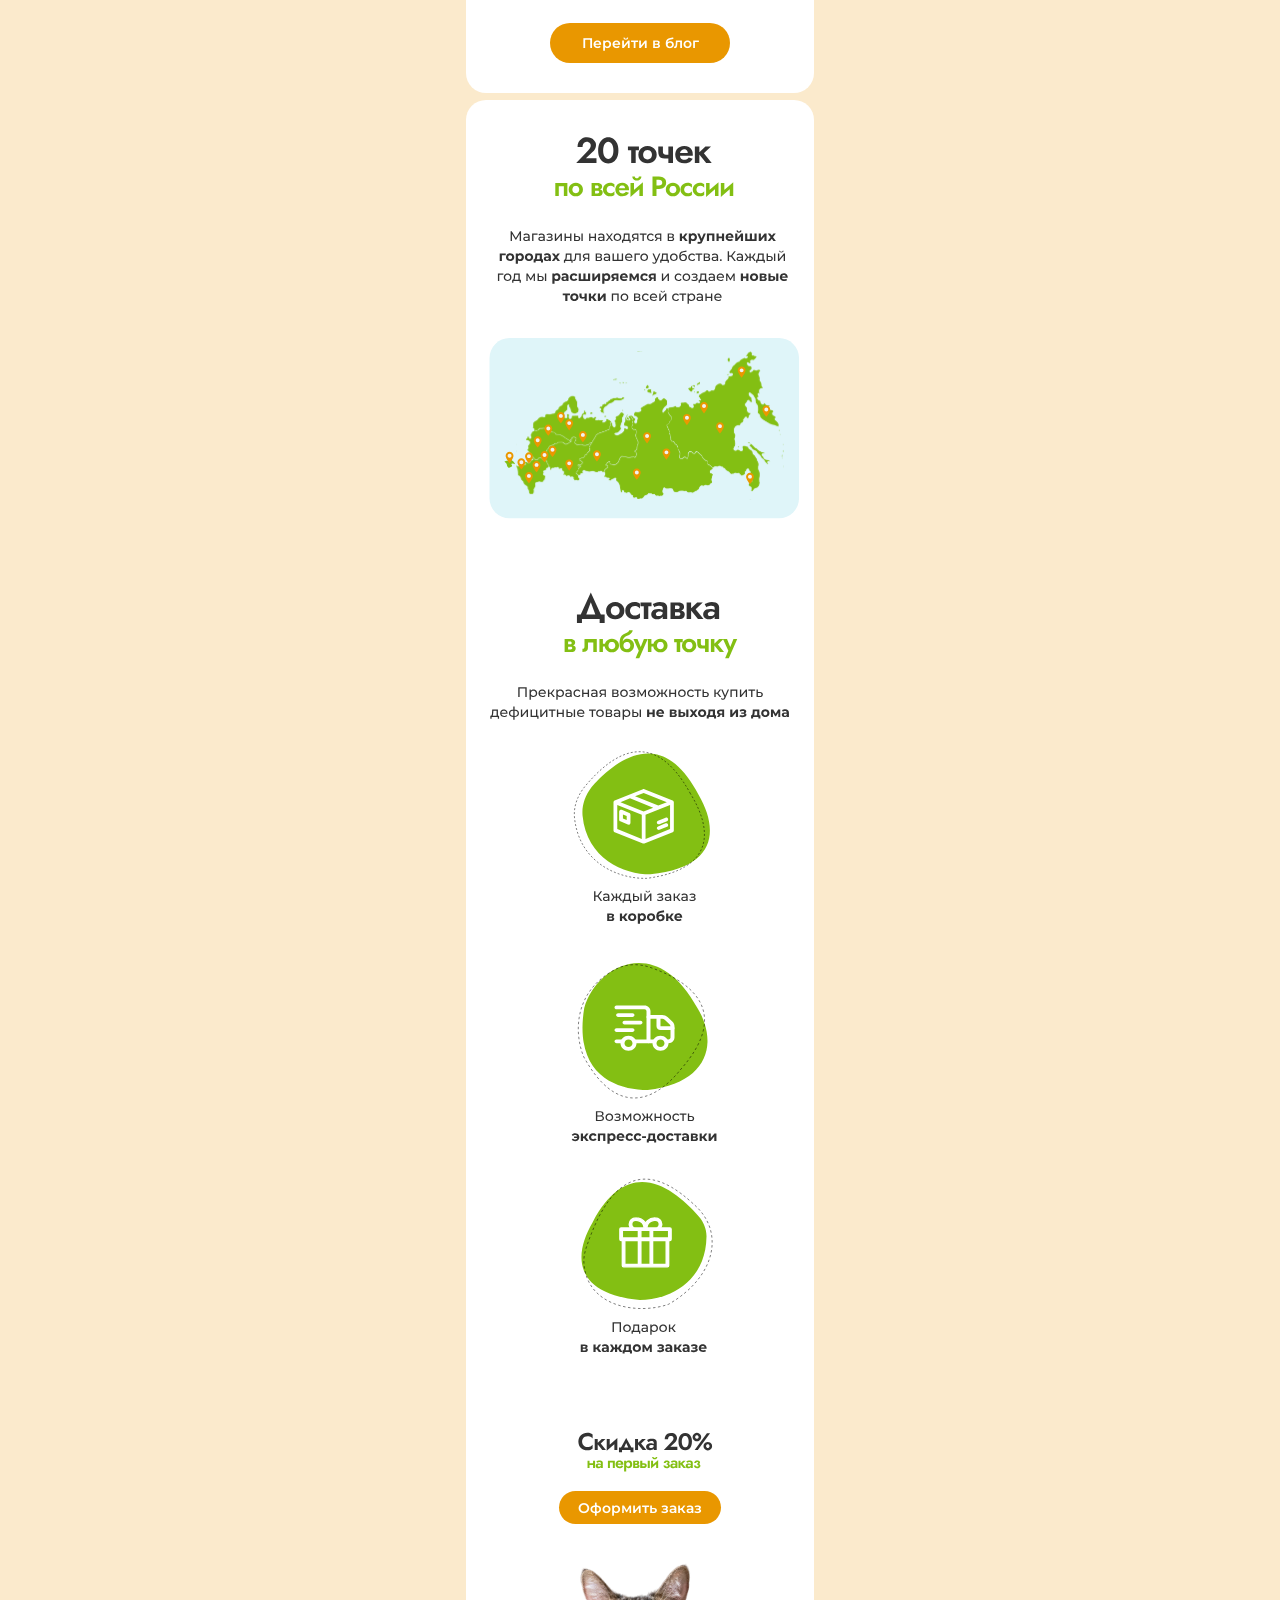
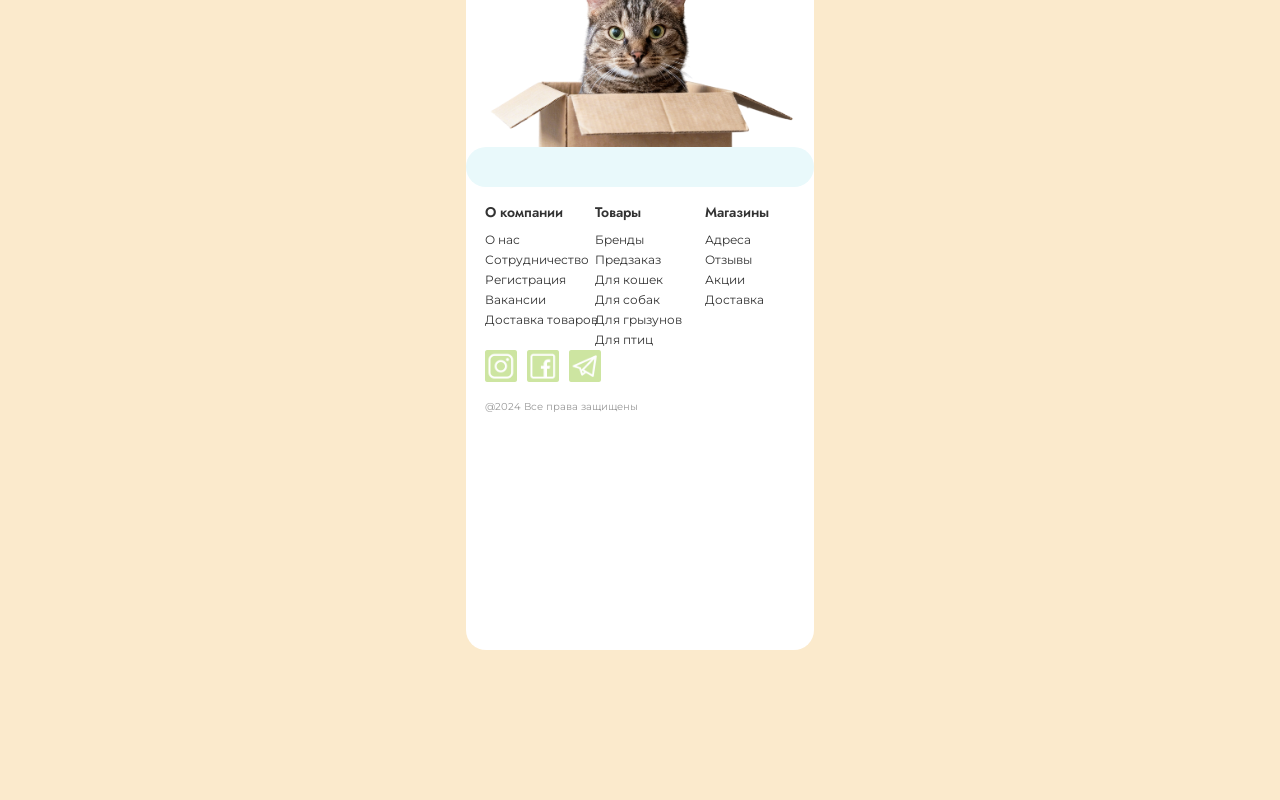
==== commit b55d3901: "Update index.html" ====
--- a/landing/index.html
+++ b/landing/index.html
@@ -223,9 +223,6 @@
             Каждый день публикуем полезные статьи<br>
             о ваших любимцах <span class="mobile-highlight-collections">
                 будьте в курсе новостей</span>
-        </div>
-        <div class="mobile-collections-info">
-            <img src="инф.svg" alt="Инфографика">
         </div>
 
         <!-- ===== БЛОК: "Мы в соцсетях" ===== -->
